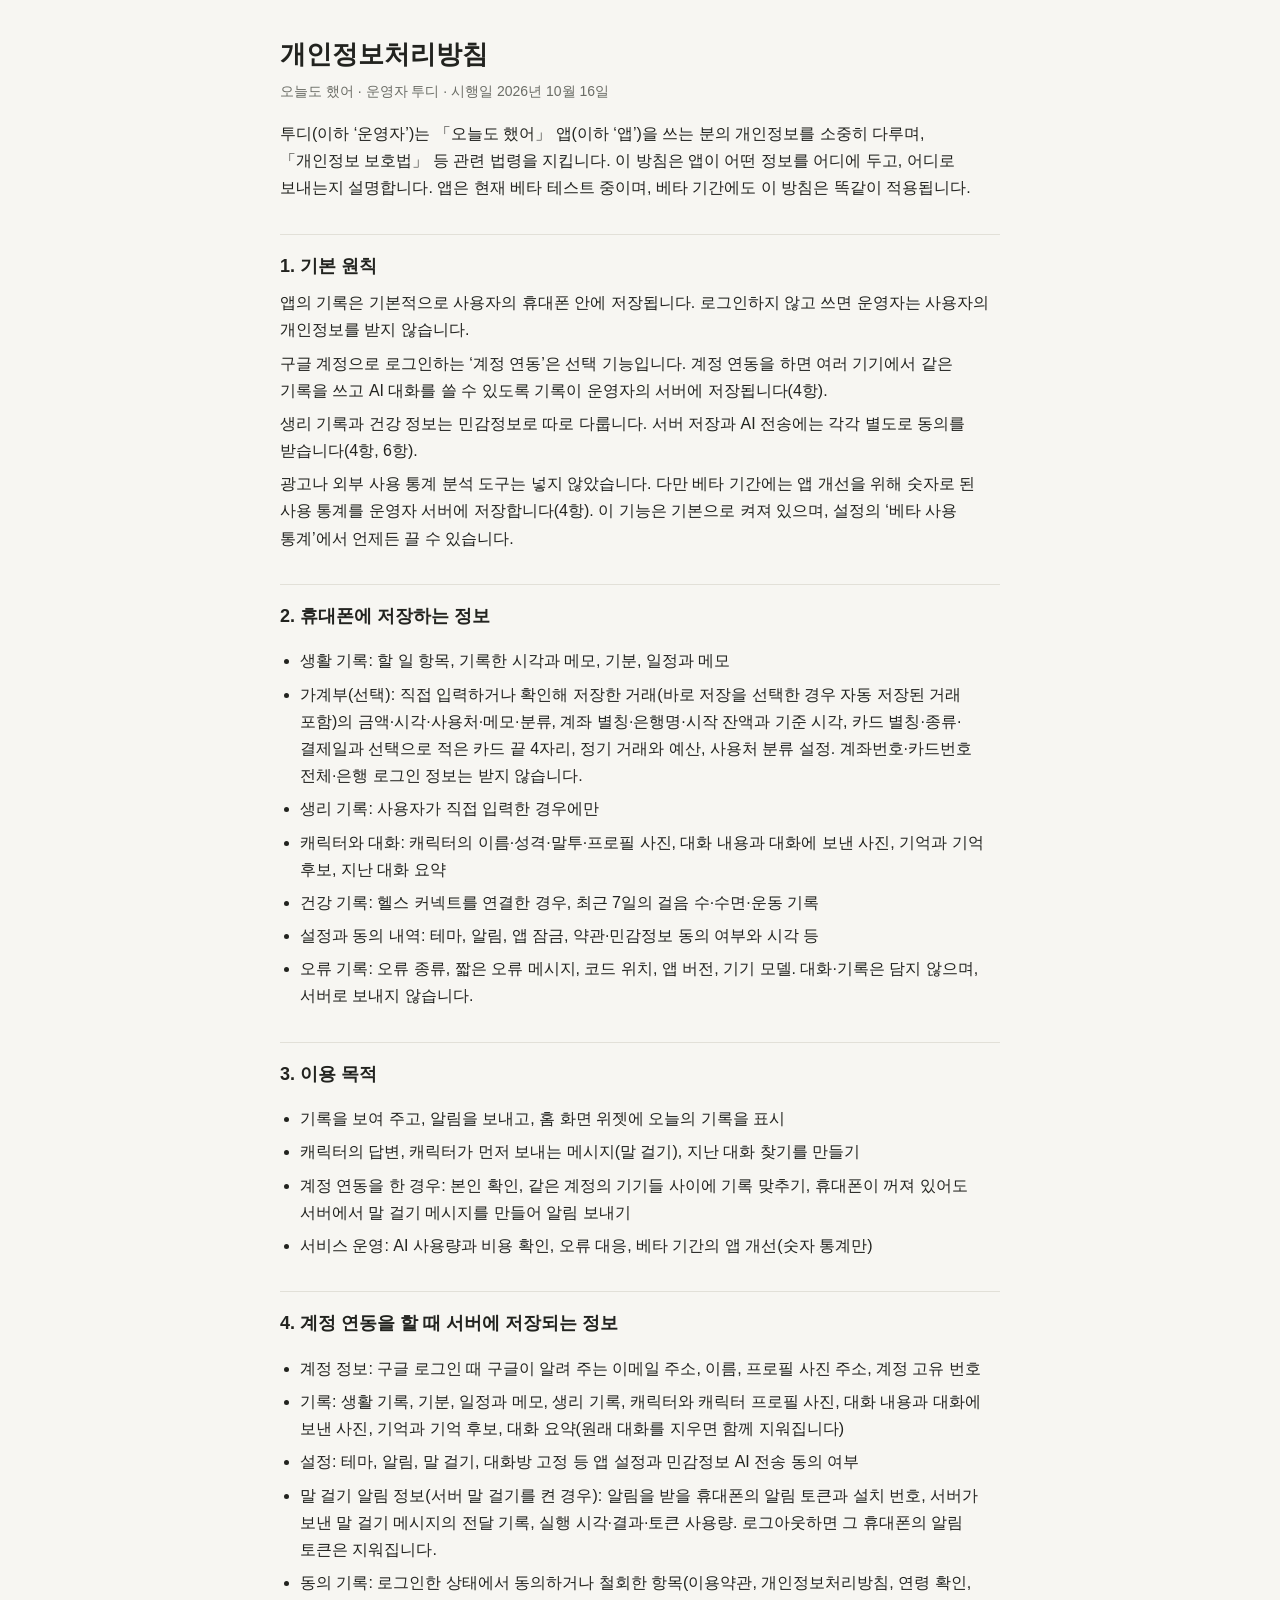
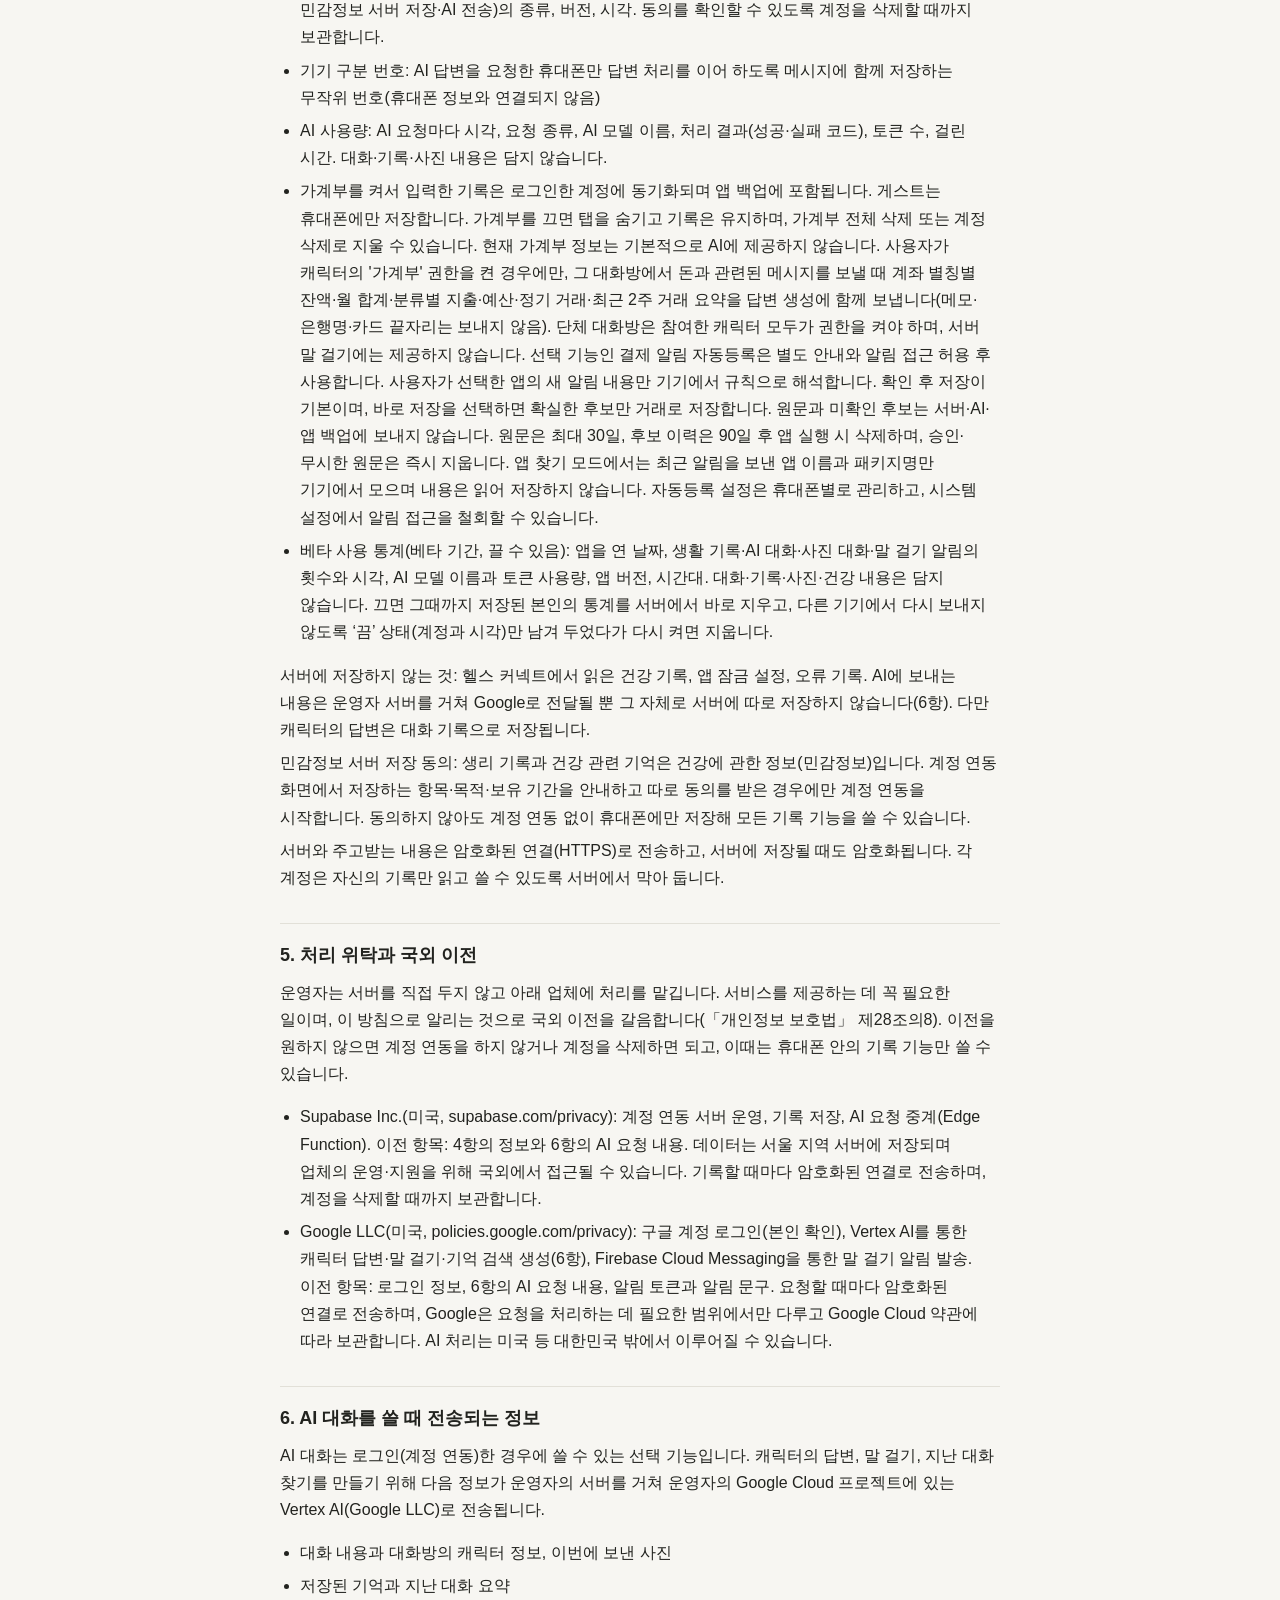
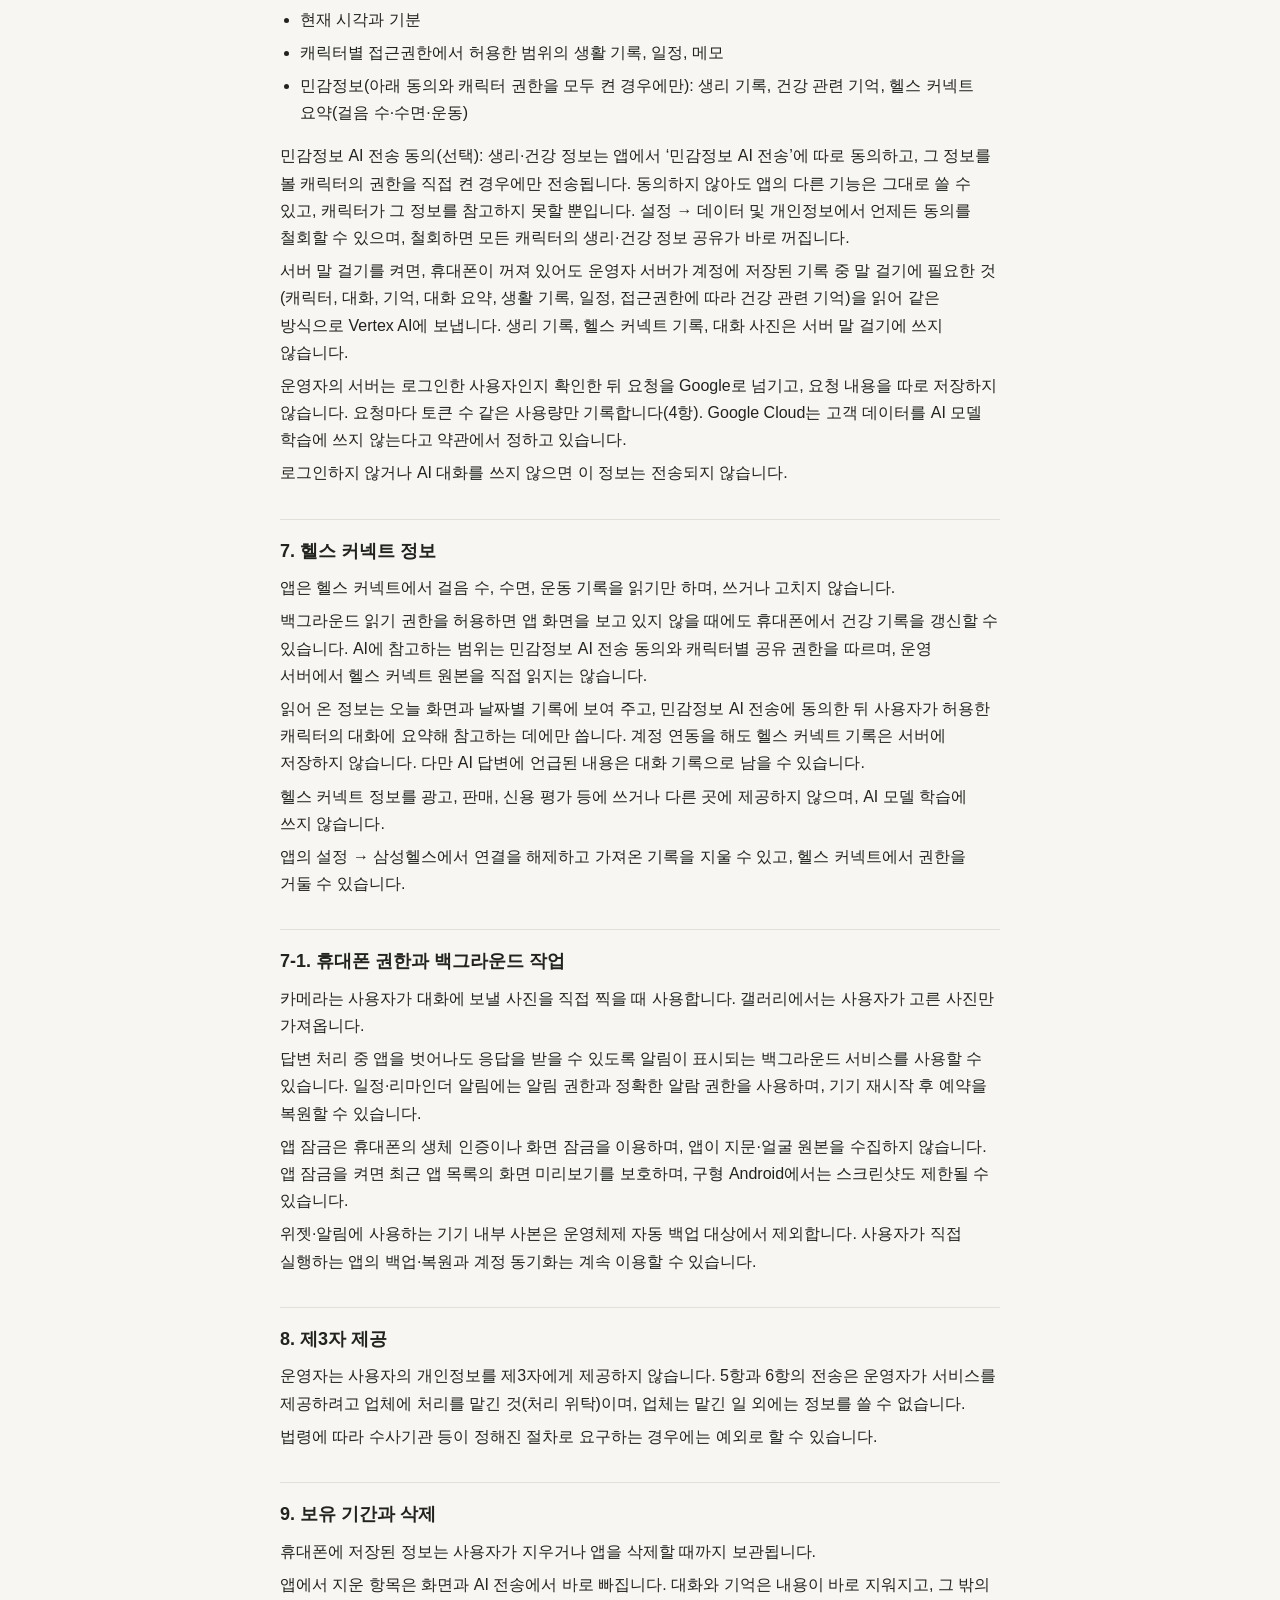
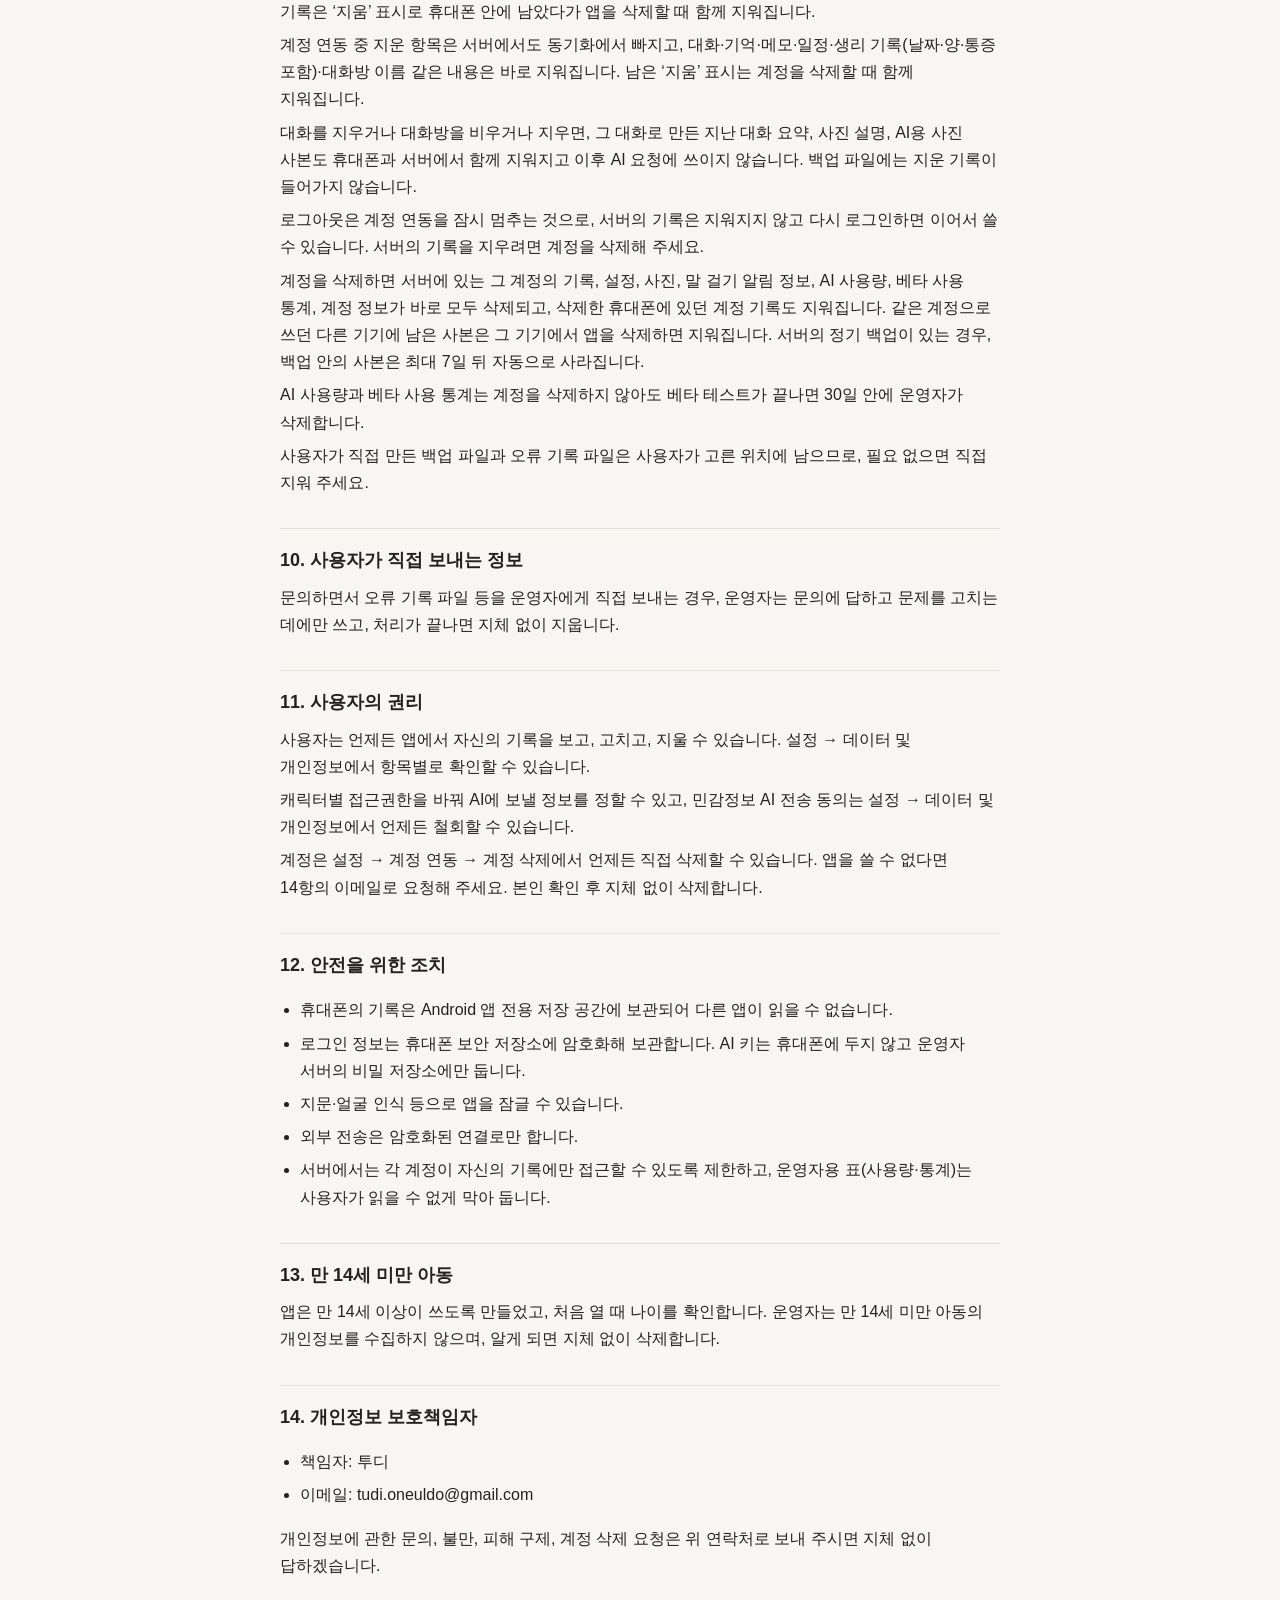
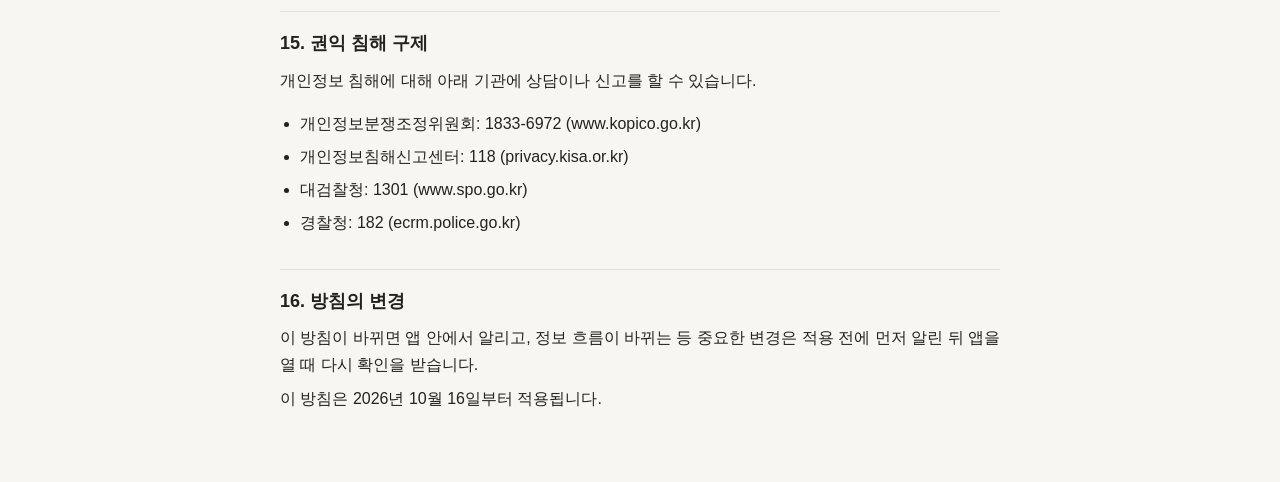
==== index.html @ af4c7647 "Publish app privacy policy and account deletion pages" ====
<!doctype html>
<html lang="ko">
<head>
<meta charset="utf-8">
<meta name="viewport" content="width=device-width, initial-scale=1">
<title>오늘도 했어 개인정보처리방침</title>
<style>
:root { --bg: #f7f6f2; --text: #22231f; --muted: #6b6d66; --line: #e2e0d8; }
@media (prefers-color-scheme: dark) { :root { --bg: #181916; --text: #ecebe6; --muted: #a3a59d; --line: #33352f; } }
body { margin: 0; background: var(--bg); color: var(--text); font: 16px/1.7 -apple-system, "Pretendard", "Apple SD Gothic Neo", "Noto Sans KR", sans-serif; word-break: keep-all; }
main { max-width: 720px; margin: 0 auto; padding: 32px 16px 64px; }
h1 { font-size: 26px; margin: 0 0 4px; }
h2 { font-size: 18px; margin: 32px 0 8px; padding-top: 16px; border-top: 1px solid var(--line); }
.meta { color: var(--muted); font-size: 14px; margin: 0 0 16px; }
p, li { margin: 6px 0; }
ul { padding-left: 20px; }
</style>
</head>
<body>
<main>
<h1>개인정보처리방침</h1>
<p class="meta">오늘도 했어 · 운영자 투디 · 시행일 2026년 10월 16일</p>
<p>투디(이하 ‘운영자’)는 「오늘도 했어」 앱(이하 ‘앱’)을 쓰는 분의 개인정보를 소중히 다루며, 「개인정보 보호법」 등 관련 법령을 지킵니다. 이 방침은 앱이 어떤 정보를 어디에 두고, 어디로 보내는지 설명합니다. 앱은 현재 베타 테스트 중이며, 베타 기간에도 이 방침은 똑같이 적용됩니다.</p>
<section><h2>1. 기본 원칙</h2><p>앱의 기록은 기본적으로 사용자의 휴대폰 안에 저장됩니다. 로그인하지 않고 쓰면 운영자는 사용자의 개인정보를 받지 않습니다.</p><p>구글 계정으로 로그인하는 ‘계정 연동’은 선택 기능입니다. 계정 연동을 하면 여러 기기에서 같은 기록을 쓰고 AI 대화를 쓸 수 있도록 기록이 운영자의 서버에 저장됩니다(4항).</p><p>생리 기록과 건강 정보는 민감정보로 따로 다룹니다. 서버 저장과 AI 전송에는 각각 별도로 동의를 받습니다(4항, 6항).</p><p>광고나 외부 사용 통계 분석 도구는 넣지 않았습니다. 다만 베타 기간에는 앱 개선을 위해 숫자로 된 사용 통계를 운영자 서버에 저장합니다(4항). 이 기능은 기본으로 켜져 있으며, 설정의 ‘베타 사용 통계’에서 언제든 끌 수 있습니다.</p></section>
<section><h2>2. 휴대폰에 저장하는 정보</h2><ul><li>생활 기록: 할 일 항목, 기록한 시각과 메모, 기분, 일정과 메모</li><li>가계부(선택): 직접 입력하거나 확인해 저장한 거래(바로 저장을 선택한 경우 자동 저장된 거래 포함)의 금액·시각·사용처·메모·분류, 계좌 별칭·은행명·시작 잔액과 기준 시각, 카드 별칭·종류·결제일과 선택으로 적은 카드 끝 4자리, 정기 거래와 예산, 사용처 분류 설정. 계좌번호·카드번호 전체·은행 로그인 정보는 받지 않습니다.</li><li>생리 기록: 사용자가 직접 입력한 경우에만</li><li>캐릭터와 대화: 캐릭터의 이름·성격·말투·프로필 사진, 대화 내용과 대화에 보낸 사진, 기억과 기억 후보, 지난 대화 요약</li><li>건강 기록: 헬스 커넥트를 연결한 경우, 최근 7일의 걸음 수·수면·운동 기록</li><li>설정과 동의 내역: 테마, 알림, 앱 잠금, 약관·민감정보 동의 여부와 시각 등</li><li>오류 기록: 오류 종류, 짧은 오류 메시지, 코드 위치, 앱 버전, 기기 모델. 대화·기록은 담지 않으며, 서버로 보내지 않습니다.</li></ul></section>
<section><h2>3. 이용 목적</h2><ul><li>기록을 보여 주고, 알림을 보내고, 홈 화면 위젯에 오늘의 기록을 표시</li><li>캐릭터의 답변, 캐릭터가 먼저 보내는 메시지(말 걸기), 지난 대화 찾기를 만들기</li><li>계정 연동을 한 경우: 본인 확인, 같은 계정의 기기들 사이에 기록 맞추기, 휴대폰이 꺼져 있어도 서버에서 말 걸기 메시지를 만들어 알림 보내기</li><li>서비스 운영: AI 사용량과 비용 확인, 오류 대응, 베타 기간의 앱 개선(숫자 통계만)</li></ul></section>
<section><h2>4. 계정 연동을 할 때 서버에 저장되는 정보</h2><ul><li>계정 정보: 구글 로그인 때 구글이 알려 주는 이메일 주소, 이름, 프로필 사진 주소, 계정 고유 번호</li><li>기록: 생활 기록, 기분, 일정과 메모, 생리 기록, 캐릭터와 캐릭터 프로필 사진, 대화 내용과 대화에 보낸 사진, 기억과 기억 후보, 대화 요약(원래 대화를 지우면 함께 지워집니다)</li><li>설정: 테마, 알림, 말 걸기, 대화방 고정 등 앱 설정과 민감정보 AI 전송 동의 여부</li><li>말 걸기 알림 정보(서버 말 걸기를 켠 경우): 알림을 받을 휴대폰의 알림 토큰과 설치 번호, 서버가 보낸 말 걸기 메시지의 전달 기록, 실행 시각·결과·토큰 사용량. 로그아웃하면 그 휴대폰의 알림 토큰은 지워집니다.</li><li>동의 기록: 로그인한 상태에서 동의하거나 철회한 항목(이용약관, 개인정보처리방침, 연령 확인, 민감정보 서버 저장·AI 전송)의 종류, 버전, 시각. 동의를 확인할 수 있도록 계정을 삭제할 때까지 보관합니다.</li><li>기기 구분 번호: AI 답변을 요청한 휴대폰만 답변 처리를 이어 하도록 메시지에 함께 저장하는 무작위 번호(휴대폰 정보와 연결되지 않음)</li><li>AI 사용량: AI 요청마다 시각, 요청 종류, AI 모델 이름, 처리 결과(성공·실패 코드), 토큰 수, 걸린 시간. 대화·기록·사진 내용은 담지 않습니다.</li><li>가계부를 켜서 입력한 기록은 로그인한 계정에 동기화되며 앱 백업에 포함됩니다. 게스트는 휴대폰에만 저장합니다. 가계부를 끄면 탭을 숨기고 기록은 유지하며, 가계부 전체 삭제 또는 계정 삭제로 지울 수 있습니다. 현재 가계부 정보는 기본적으로 AI에 제공하지 않습니다. 사용자가 캐릭터의 '가계부' 권한을 켠 경우에만, 그 대화방에서 돈과 관련된 메시지를 보낼 때 계좌 별칭별 잔액·월 합계·분류별 지출·예산·정기 거래·최근 2주 거래 요약을 답변 생성에 함께 보냅니다(메모·은행명·카드 끝자리는 보내지 않음). 단체 대화방은 참여한 캐릭터 모두가 권한을 켜야 하며, 서버 말 걸기에는 제공하지 않습니다. 선택 기능인 결제 알림 자동등록은 별도 안내와 알림 접근 허용 후 사용합니다. 사용자가 선택한 앱의 새 알림 내용만 기기에서 규칙으로 해석합니다. 확인 후 저장이 기본이며, 바로 저장을 선택하면 확실한 후보만 거래로 저장합니다. 원문과 미확인 후보는 서버·AI·앱 백업에 보내지 않습니다. 원문은 최대 30일, 후보 이력은 90일 후 앱 실행 시 삭제하며, 승인·무시한 원문은 즉시 지웁니다. 앱 찾기 모드에서는 최근 알림을 보낸 앱 이름과 패키지명만 기기에서 모으며 내용은 읽어 저장하지 않습니다. 자동등록 설정은 휴대폰별로 관리하고, 시스템 설정에서 알림 접근을 철회할 수 있습니다.</li><li>베타 사용 통계(베타 기간, 끌 수 있음): 앱을 연 날짜, 생활 기록·AI 대화·사진 대화·말 걸기 알림의 횟수와 시각, AI 모델 이름과 토큰 사용량, 앱 버전, 시간대. 대화·기록·사진·건강 내용은 담지 않습니다. 끄면 그때까지 저장된 본인의 통계를 서버에서 바로 지우고, 다른 기기에서 다시 보내지 않도록 ‘끔’ 상태(계정과 시각)만 남겨 두었다가 다시 켜면 지웁니다.</li></ul><p>서버에 저장하지 않는 것: 헬스 커넥트에서 읽은 건강 기록, 앱 잠금 설정, 오류 기록. AI에 보내는 내용은 운영자 서버를 거쳐 Google로 전달될 뿐 그 자체로 서버에 따로 저장하지 않습니다(6항). 다만 캐릭터의 답변은 대화 기록으로 저장됩니다.</p><p>민감정보 서버 저장 동의: 생리 기록과 건강 관련 기억은 건강에 관한 정보(민감정보)입니다. 계정 연동 화면에서 저장하는 항목·목적·보유 기간을 안내하고 따로 동의를 받은 경우에만 계정 연동을 시작합니다. 동의하지 않아도 계정 연동 없이 휴대폰에만 저장해 모든 기록 기능을 쓸 수 있습니다.</p><p>서버와 주고받는 내용은 암호화된 연결(HTTPS)로 전송하고, 서버에 저장될 때도 암호화됩니다. 각 계정은 자신의 기록만 읽고 쓸 수 있도록 서버에서 막아 둡니다.</p></section>
<section><h2>5. 처리 위탁과 국외 이전</h2><p>운영자는 서버를 직접 두지 않고 아래 업체에 처리를 맡깁니다. 서비스를 제공하는 데 꼭 필요한 일이며, 이 방침으로 알리는 것으로 국외 이전을 갈음합니다(「개인정보 보호법」 제28조의8). 이전을 원하지 않으면 계정 연동을 하지 않거나 계정을 삭제하면 되고, 이때는 휴대폰 안의 기록 기능만 쓸 수 있습니다.</p><ul><li>Supabase Inc.(미국, supabase.com/privacy): 계정 연동 서버 운영, 기록 저장, AI 요청 중계(Edge Function). 이전 항목: 4항의 정보와 6항의 AI 요청 내용. 데이터는 서울 지역 서버에 저장되며 업체의 운영·지원을 위해 국외에서 접근될 수 있습니다. 기록할 때마다 암호화된 연결로 전송하며, 계정을 삭제할 때까지 보관합니다.</li><li>Google LLC(미국, policies.google.com/privacy): 구글 계정 로그인(본인 확인), Vertex AI를 통한 캐릭터 답변·말 걸기·기억 검색 생성(6항), Firebase Cloud Messaging을 통한 말 걸기 알림 발송. 이전 항목: 로그인 정보, 6항의 AI 요청 내용, 알림 토큰과 알림 문구. 요청할 때마다 암호화된 연결로 전송하며, Google은 요청을 처리하는 데 필요한 범위에서만 다루고 Google Cloud 약관에 따라 보관합니다. AI 처리는 미국 등 대한민국 밖에서 이루어질 수 있습니다.</li></ul></section>
<section><h2>6. AI 대화를 쓸 때 전송되는 정보</h2><p>AI 대화는 로그인(계정 연동)한 경우에 쓸 수 있는 선택 기능입니다. 캐릭터의 답변, 말 걸기, 지난 대화 찾기를 만들기 위해 다음 정보가 운영자의 서버를 거쳐 운영자의 Google Cloud 프로젝트에 있는 Vertex AI(Google LLC)로 전송됩니다.</p><ul><li>대화 내용과 대화방의 캐릭터 정보, 이번에 보낸 사진</li><li>저장된 기억과 지난 대화 요약</li><li>현재 시각과 기분</li><li>캐릭터별 접근권한에서 허용한 범위의 생활 기록, 일정, 메모</li><li>민감정보(아래 동의와 캐릭터 권한을 모두 켠 경우에만): 생리 기록, 건강 관련 기억, 헬스 커넥트 요약(걸음 수·수면·운동)</li></ul><p>민감정보 AI 전송 동의(선택): 생리·건강 정보는 앱에서 ‘민감정보 AI 전송’에 따로 동의하고, 그 정보를 볼 캐릭터의 권한을 직접 켠 경우에만 전송됩니다. 동의하지 않아도 앱의 다른 기능은 그대로 쓸 수 있고, 캐릭터가 그 정보를 참고하지 못할 뿐입니다. 설정 → 데이터 및 개인정보에서 언제든 동의를 철회할 수 있으며, 철회하면 모든 캐릭터의 생리·건강 정보 공유가 바로 꺼집니다.</p><p>서버 말 걸기를 켜면, 휴대폰이 꺼져 있어도 운영자 서버가 계정에 저장된 기록 중 말 걸기에 필요한 것(캐릭터, 대화, 기억, 대화 요약, 생활 기록, 일정, 접근권한에 따라 건강 관련 기억)을 읽어 같은 방식으로 Vertex AI에 보냅니다. 생리 기록, 헬스 커넥트 기록, 대화 사진은 서버 말 걸기에 쓰지 않습니다.</p><p>운영자의 서버는 로그인한 사용자인지 확인한 뒤 요청을 Google로 넘기고, 요청 내용을 따로 저장하지 않습니다. 요청마다 토큰 수 같은 사용량만 기록합니다(4항). Google Cloud는 고객 데이터를 AI 모델 학습에 쓰지 않는다고 약관에서 정하고 있습니다.</p><p>로그인하지 않거나 AI 대화를 쓰지 않으면 이 정보는 전송되지 않습니다.</p></section>
<section><h2>7. 헬스 커넥트 정보</h2><p>앱은 헬스 커넥트에서 걸음 수, 수면, 운동 기록을 읽기만 하며, 쓰거나 고치지 않습니다.</p><p>백그라운드 읽기 권한을 허용하면 앱 화면을 보고 있지 않을 때에도 휴대폰에서 건강 기록을 갱신할 수 있습니다. AI에 참고하는 범위는 민감정보 AI 전송 동의와 캐릭터별 공유 권한을 따르며, 운영 서버에서 헬스 커넥트 원본을 직접 읽지는 않습니다.</p><p>읽어 온 정보는 오늘 화면과 날짜별 기록에 보여 주고, 민감정보 AI 전송에 동의한 뒤 사용자가 허용한 캐릭터의 대화에 요약해 참고하는 데에만 씁니다. 계정 연동을 해도 헬스 커넥트 기록은 서버에 저장하지 않습니다. 다만 AI 답변에 언급된 내용은 대화 기록으로 남을 수 있습니다.</p><p>헬스 커넥트 정보를 광고, 판매, 신용 평가 등에 쓰거나 다른 곳에 제공하지 않으며, AI 모델 학습에 쓰지 않습니다.</p><p>앱의 설정 → 삼성헬스에서 연결을 해제하고 가져온 기록을 지울 수 있고, 헬스 커넥트에서 권한을 거둘 수 있습니다.</p></section>
<section><h2>7-1. 휴대폰 권한과 백그라운드 작업</h2><p>카메라는 사용자가 대화에 보낼 사진을 직접 찍을 때 사용합니다. 갤러리에서는 사용자가 고른 사진만 가져옵니다.</p><p>답변 처리 중 앱을 벗어나도 응답을 받을 수 있도록 알림이 표시되는 백그라운드 서비스를 사용할 수 있습니다. 일정·리마인더 알림에는 알림 권한과 정확한 알람 권한을 사용하며, 기기 재시작 후 예약을 복원할 수 있습니다.</p><p>앱 잠금은 휴대폰의 생체 인증이나 화면 잠금을 이용하며, 앱이 지문·얼굴 원본을 수집하지 않습니다. 앱 잠금을 켜면 최근 앱 목록의 화면 미리보기를 보호하며, 구형 Android에서는 스크린샷도 제한될 수 있습니다.</p><p>위젯·알림에 사용하는 기기 내부 사본은 운영체제 자동 백업 대상에서 제외합니다. 사용자가 직접 실행하는 앱의 백업·복원과 계정 동기화는 계속 이용할 수 있습니다.</p></section>
<section><h2>8. 제3자 제공</h2><p>운영자는 사용자의 개인정보를 제3자에게 제공하지 않습니다. 5항과 6항의 전송은 운영자가 서비스를 제공하려고 업체에 처리를 맡긴 것(처리 위탁)이며, 업체는 맡긴 일 외에는 정보를 쓸 수 없습니다.</p><p>법령에 따라 수사기관 등이 정해진 절차로 요구하는 경우에는 예외로 할 수 있습니다.</p></section>
<section><h2>9. 보유 기간과 삭제</h2><p>휴대폰에 저장된 정보는 사용자가 지우거나 앱을 삭제할 때까지 보관됩니다.</p><p>앱에서 지운 항목은 화면과 AI 전송에서 바로 빠집니다. 대화와 기억은 내용이 바로 지워지고, 그 밖의 기록은 ‘지움’ 표시로 휴대폰 안에 남았다가 앱을 삭제할 때 함께 지워집니다.</p><p>계정 연동 중 지운 항목은 서버에서도 동기화에서 빠지고, 대화·기억·메모·일정·생리 기록(날짜·양·통증 포함)·대화방 이름 같은 내용은 바로 지워집니다. 남은 ‘지움’ 표시는 계정을 삭제할 때 함께 지워집니다.</p><p>대화를 지우거나 대화방을 비우거나 지우면, 그 대화로 만든 지난 대화 요약, 사진 설명, AI용 사진 사본도 휴대폰과 서버에서 함께 지워지고 이후 AI 요청에 쓰이지 않습니다. 백업 파일에는 지운 기록이 들어가지 않습니다.</p><p>로그아웃은 계정 연동을 잠시 멈추는 것으로, 서버의 기록은 지워지지 않고 다시 로그인하면 이어서 쓸 수 있습니다. 서버의 기록을 지우려면 계정을 삭제해 주세요.</p><p>계정을 삭제하면 서버에 있는 그 계정의 기록, 설정, 사진, 말 걸기 알림 정보, AI 사용량, 베타 사용 통계, 계정 정보가 바로 모두 삭제되고, 삭제한 휴대폰에 있던 계정 기록도 지워집니다. 같은 계정으로 쓰던 다른 기기에 남은 사본은 그 기기에서 앱을 삭제하면 지워집니다. 서버의 정기 백업이 있는 경우, 백업 안의 사본은 최대 7일 뒤 자동으로 사라집니다.</p><p>AI 사용량과 베타 사용 통계는 계정을 삭제하지 않아도 베타 테스트가 끝나면 30일 안에 운영자가 삭제합니다.</p><p>사용자가 직접 만든 백업 파일과 오류 기록 파일은 사용자가 고른 위치에 남으므로, 필요 없으면 직접 지워 주세요.</p></section>
<section><h2>10. 사용자가 직접 보내는 정보</h2><p>문의하면서 오류 기록 파일 등을 운영자에게 직접 보내는 경우, 운영자는 문의에 답하고 문제를 고치는 데에만 쓰고, 처리가 끝나면 지체 없이 지웁니다.</p></section>
<section><h2>11. 사용자의 권리</h2><p>사용자는 언제든 앱에서 자신의 기록을 보고, 고치고, 지울 수 있습니다. 설정 → 데이터 및 개인정보에서 항목별로 확인할 수 있습니다.</p><p>캐릭터별 접근권한을 바꿔 AI에 보낼 정보를 정할 수 있고, 민감정보 AI 전송 동의는 설정 → 데이터 및 개인정보에서 언제든 철회할 수 있습니다.</p><p>계정은 설정 → 계정 연동 → 계정 삭제에서 언제든 직접 삭제할 수 있습니다. 앱을 쓸 수 없다면 14항의 이메일로 요청해 주세요. 본인 확인 후 지체 없이 삭제합니다.</p></section>
<section><h2>12. 안전을 위한 조치</h2><ul><li>휴대폰의 기록은 Android 앱 전용 저장 공간에 보관되어 다른 앱이 읽을 수 없습니다.</li><li>로그인 정보는 휴대폰 보안 저장소에 암호화해 보관합니다. AI 키는 휴대폰에 두지 않고 운영자 서버의 비밀 저장소에만 둡니다.</li><li>지문·얼굴 인식 등으로 앱을 잠글 수 있습니다.</li><li>외부 전송은 암호화된 연결로만 합니다.</li><li>서버에서는 각 계정이 자신의 기록에만 접근할 수 있도록 제한하고, 운영자용 표(사용량·통계)는 사용자가 읽을 수 없게 막아 둡니다.</li></ul></section>
<section><h2>13. 만 14세 미만 아동</h2><p>앱은 만 14세 이상이 쓰도록 만들었고, 처음 열 때 나이를 확인합니다. 운영자는 만 14세 미만 아동의 개인정보를 수집하지 않으며, 알게 되면 지체 없이 삭제합니다.</p></section>
<section><h2>14. 개인정보 보호책임자</h2><ul><li>책임자: 투디</li><li>이메일: tudi.oneuldo@gmail.com</li></ul><p>개인정보에 관한 문의, 불만, 피해 구제, 계정 삭제 요청은 위 연락처로 보내 주시면 지체 없이 답하겠습니다.</p></section>
<section><h2>15. 권익 침해 구제</h2><p>개인정보 침해에 대해 아래 기관에 상담이나 신고를 할 수 있습니다.</p><ul><li>개인정보분쟁조정위원회: 1833-6972 (www.kopico.go.kr)</li><li>개인정보침해신고센터: 118 (privacy.kisa.or.kr)</li><li>대검찰청: 1301 (www.spo.go.kr)</li><li>경찰청: 182 (ecrm.police.go.kr)</li></ul></section>
<section><h2>16. 방침의 변경</h2><p>이 방침이 바뀌면 앱 안에서 알리고, 정보 흐름이 바뀌는 등 중요한 변경은 적용 전에 먼저 알린 뒤 앱을 열 때 다시 확인을 받습니다.</p><p>이 방침은 2026년 10월 16일부터 적용됩니다.</p></section>
</main>
</body>
</html>
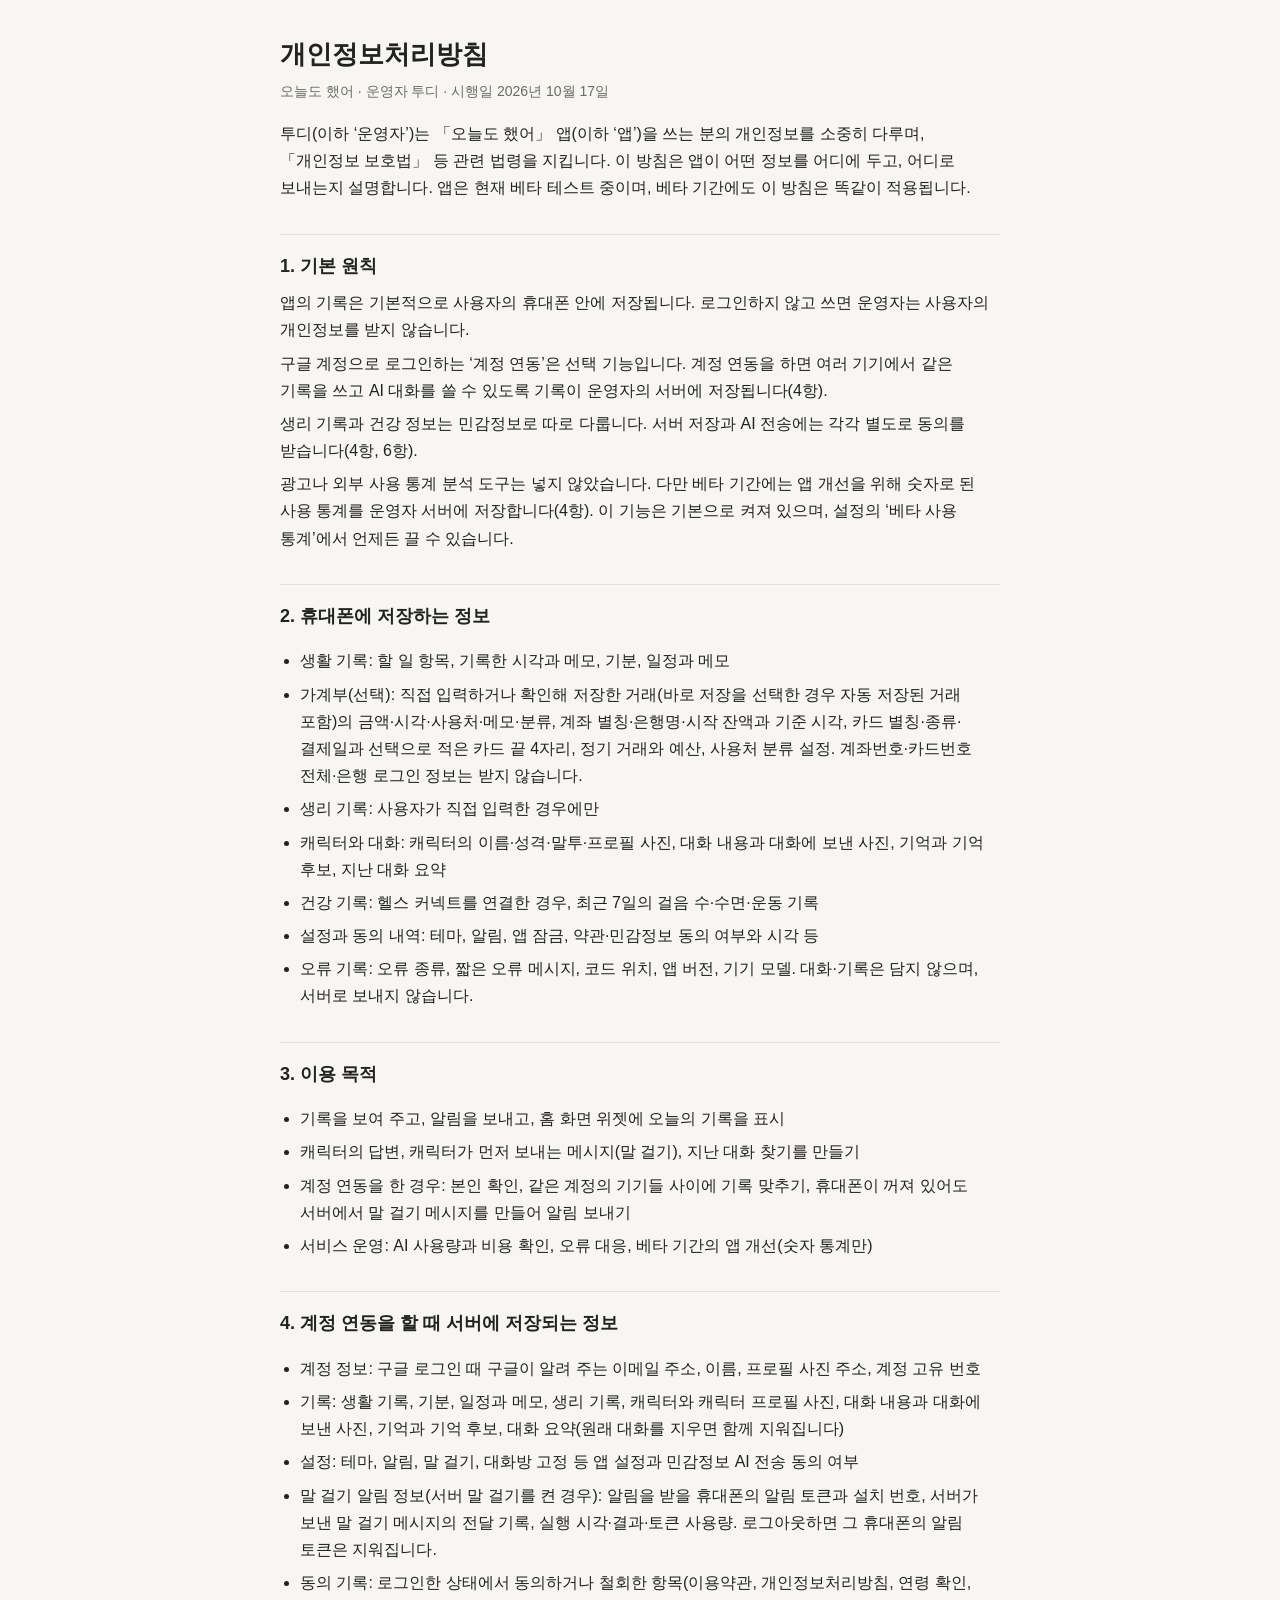
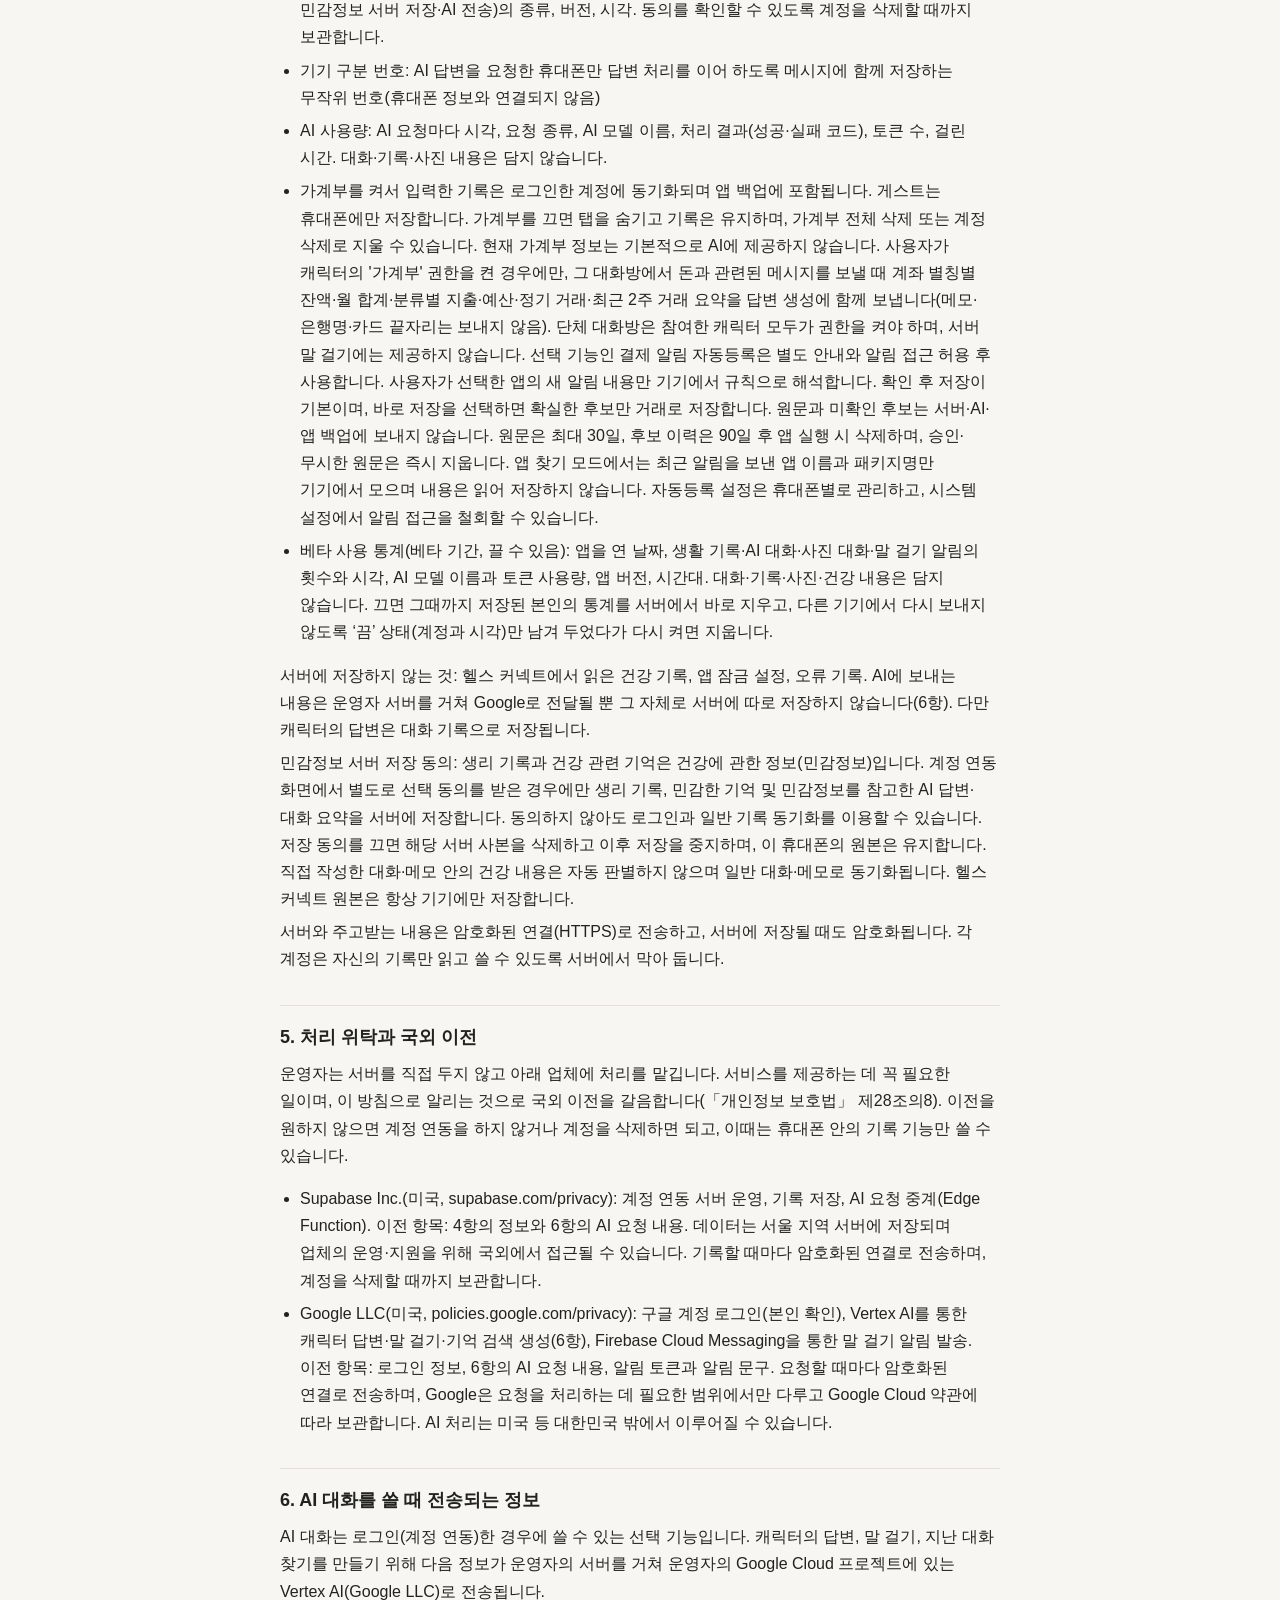
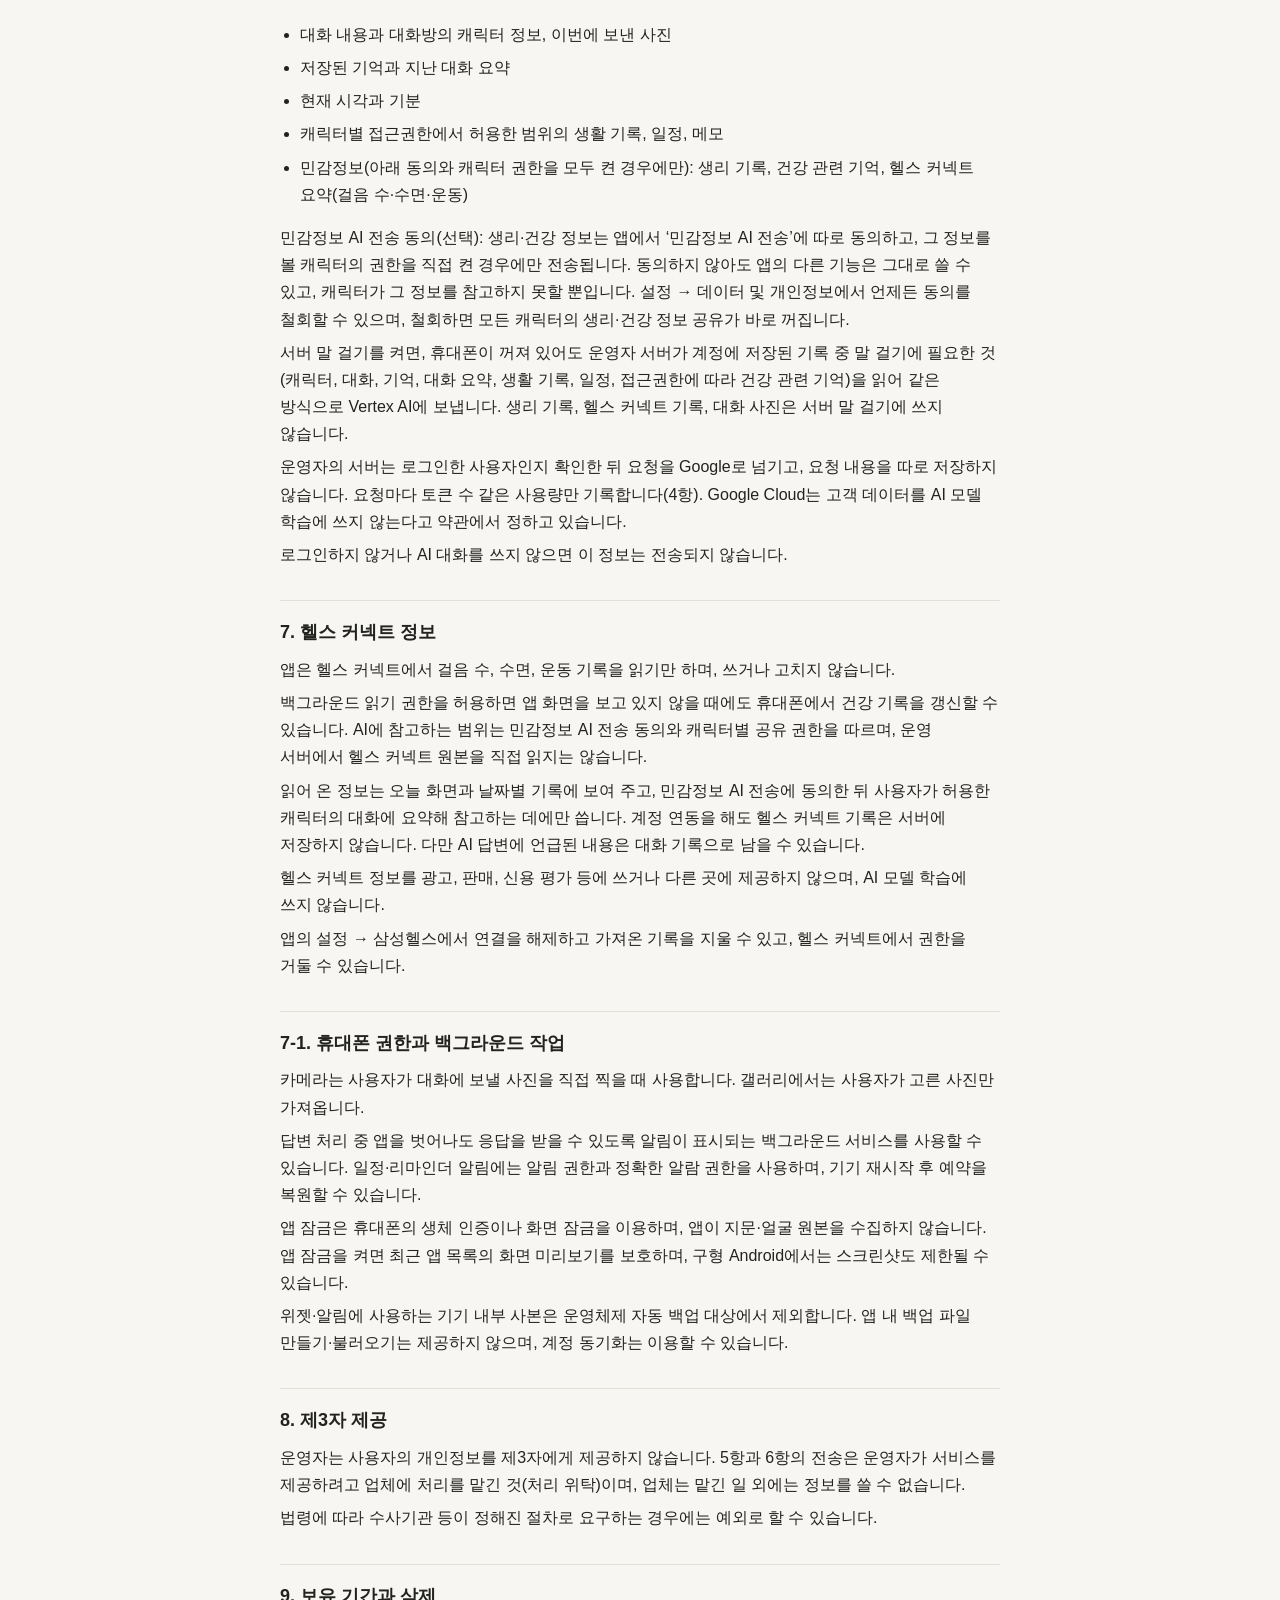
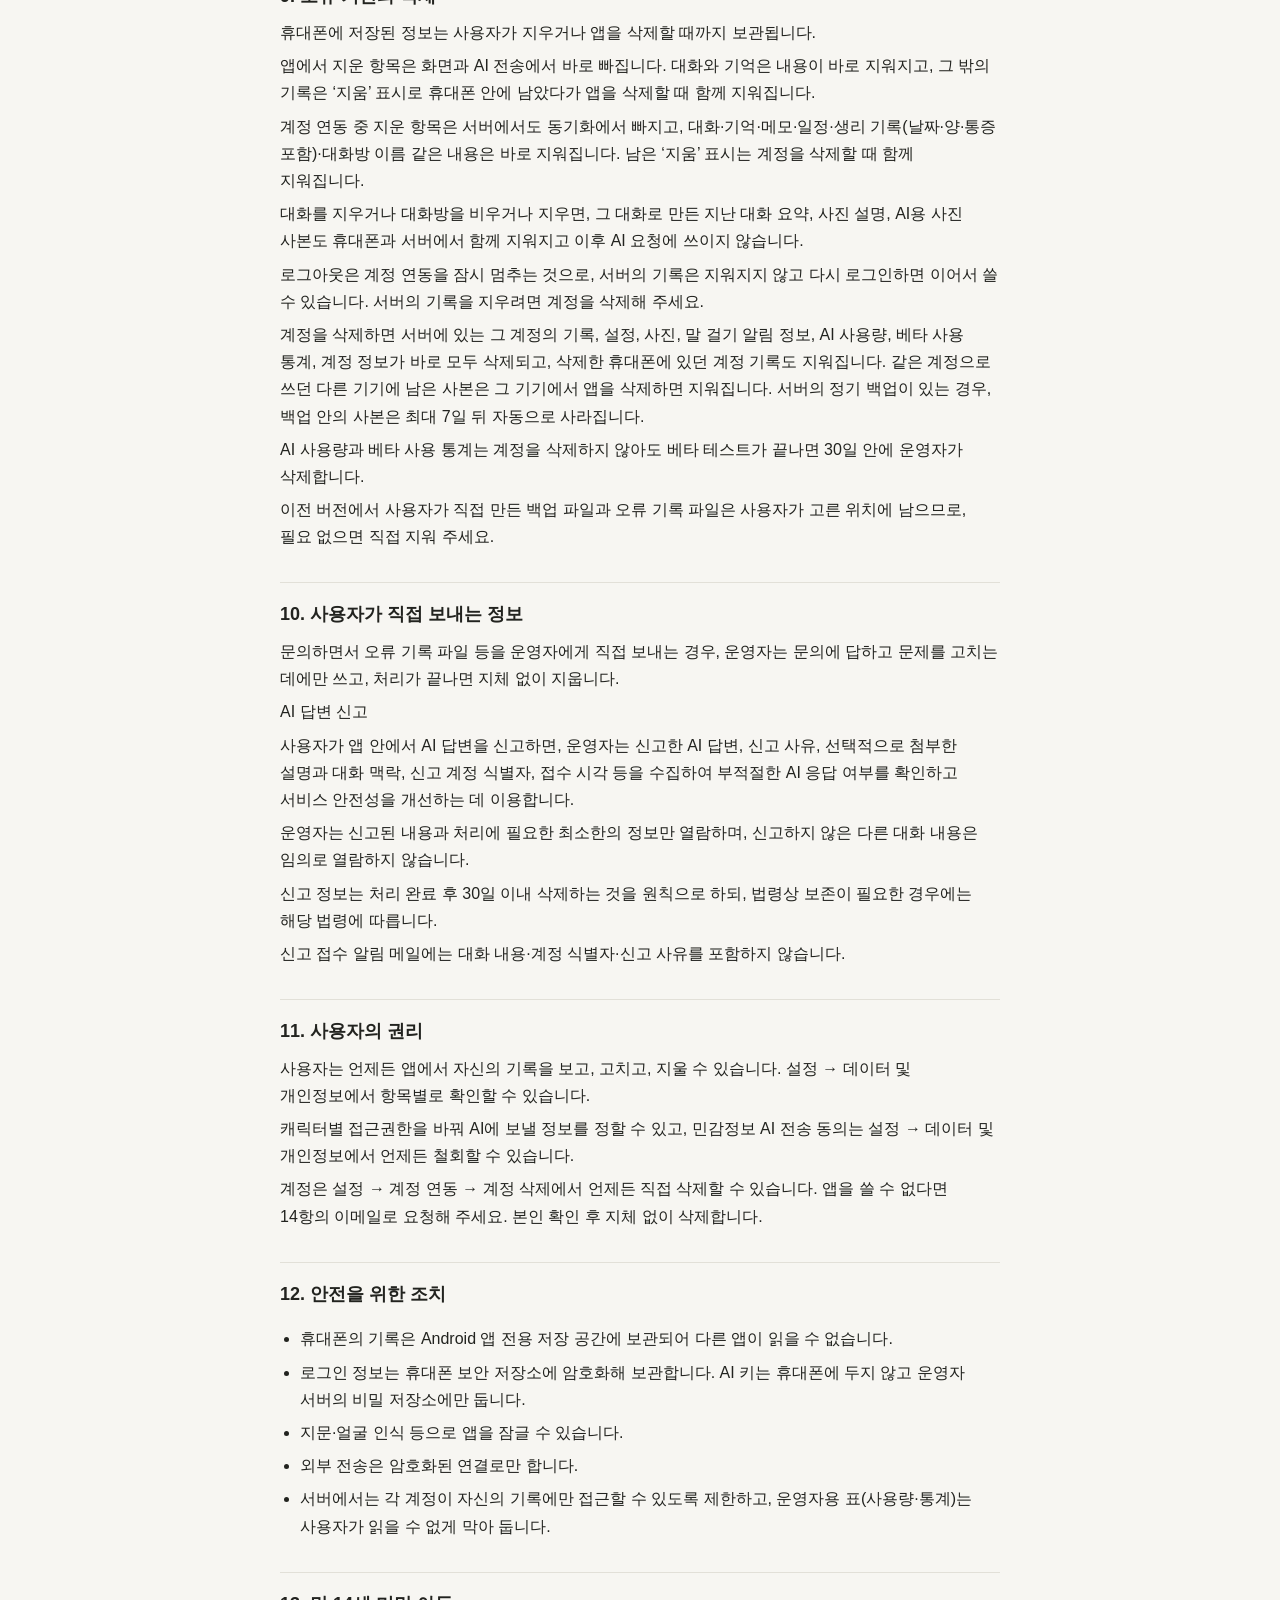
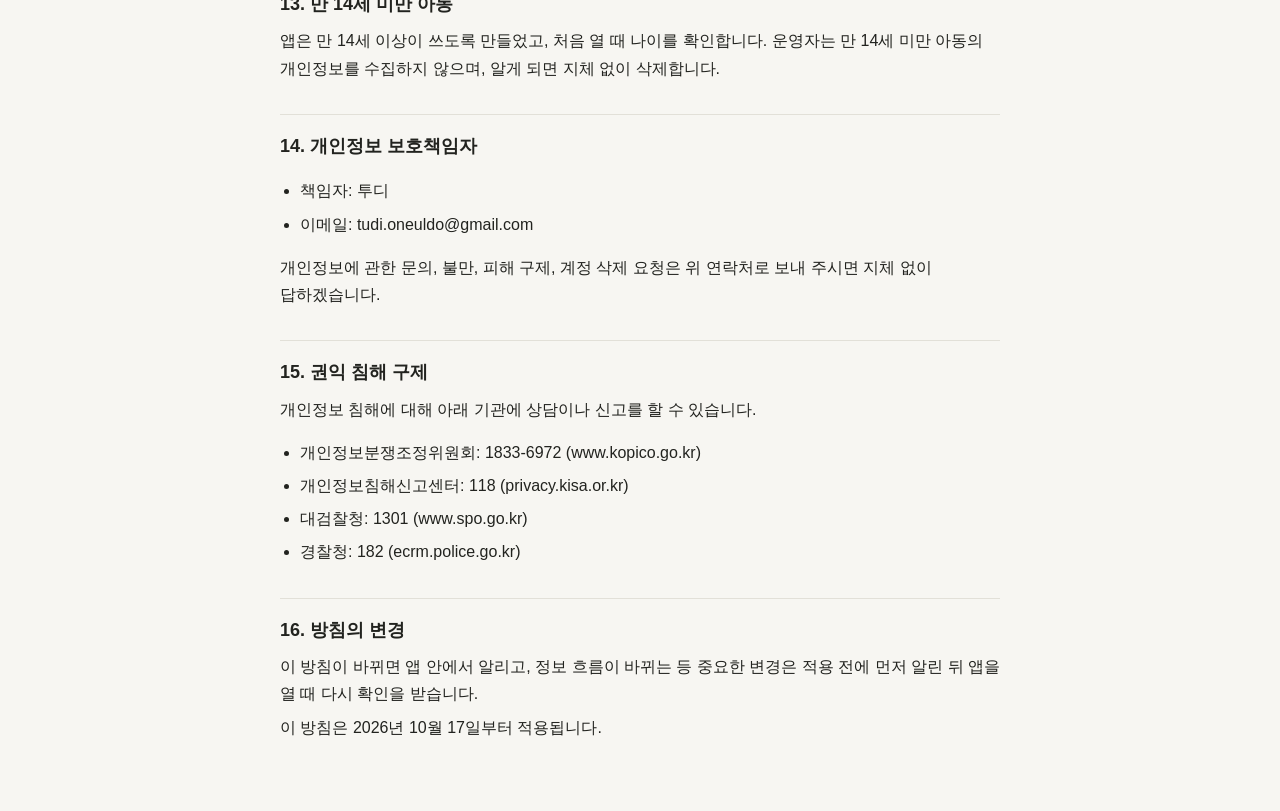
==== commit dc9fe51d: "Update privacy policy for AI reports and optional sensitive storage" ====
--- a/index.html
+++ b/index.html
@@ -19,25 +19,25 @@
 <body>
 <main>
 <h1>개인정보처리방침</h1>
-<p class="meta">오늘도 했어 · 운영자 투디 · 시행일 2026년 10월 16일</p>
+<p class="meta">오늘도 했어 · 운영자 투디 · 시행일 2026년 10월 17일</p>
 <p>투디(이하 ‘운영자’)는 「오늘도 했어」 앱(이하 ‘앱’)을 쓰는 분의 개인정보를 소중히 다루며, 「개인정보 보호법」 등 관련 법령을 지킵니다. 이 방침은 앱이 어떤 정보를 어디에 두고, 어디로 보내는지 설명합니다. 앱은 현재 베타 테스트 중이며, 베타 기간에도 이 방침은 똑같이 적용됩니다.</p>
 <section><h2>1. 기본 원칙</h2><p>앱의 기록은 기본적으로 사용자의 휴대폰 안에 저장됩니다. 로그인하지 않고 쓰면 운영자는 사용자의 개인정보를 받지 않습니다.</p><p>구글 계정으로 로그인하는 ‘계정 연동’은 선택 기능입니다. 계정 연동을 하면 여러 기기에서 같은 기록을 쓰고 AI 대화를 쓸 수 있도록 기록이 운영자의 서버에 저장됩니다(4항).</p><p>생리 기록과 건강 정보는 민감정보로 따로 다룹니다. 서버 저장과 AI 전송에는 각각 별도로 동의를 받습니다(4항, 6항).</p><p>광고나 외부 사용 통계 분석 도구는 넣지 않았습니다. 다만 베타 기간에는 앱 개선을 위해 숫자로 된 사용 통계를 운영자 서버에 저장합니다(4항). 이 기능은 기본으로 켜져 있으며, 설정의 ‘베타 사용 통계’에서 언제든 끌 수 있습니다.</p></section>
 <section><h2>2. 휴대폰에 저장하는 정보</h2><ul><li>생활 기록: 할 일 항목, 기록한 시각과 메모, 기분, 일정과 메모</li><li>가계부(선택): 직접 입력하거나 확인해 저장한 거래(바로 저장을 선택한 경우 자동 저장된 거래 포함)의 금액·시각·사용처·메모·분류, 계좌 별칭·은행명·시작 잔액과 기준 시각, 카드 별칭·종류·결제일과 선택으로 적은 카드 끝 4자리, 정기 거래와 예산, 사용처 분류 설정. 계좌번호·카드번호 전체·은행 로그인 정보는 받지 않습니다.</li><li>생리 기록: 사용자가 직접 입력한 경우에만</li><li>캐릭터와 대화: 캐릭터의 이름·성격·말투·프로필 사진, 대화 내용과 대화에 보낸 사진, 기억과 기억 후보, 지난 대화 요약</li><li>건강 기록: 헬스 커넥트를 연결한 경우, 최근 7일의 걸음 수·수면·운동 기록</li><li>설정과 동의 내역: 테마, 알림, 앱 잠금, 약관·민감정보 동의 여부와 시각 등</li><li>오류 기록: 오류 종류, 짧은 오류 메시지, 코드 위치, 앱 버전, 기기 모델. 대화·기록은 담지 않으며, 서버로 보내지 않습니다.</li></ul></section>
 <section><h2>3. 이용 목적</h2><ul><li>기록을 보여 주고, 알림을 보내고, 홈 화면 위젯에 오늘의 기록을 표시</li><li>캐릭터의 답변, 캐릭터가 먼저 보내는 메시지(말 걸기), 지난 대화 찾기를 만들기</li><li>계정 연동을 한 경우: 본인 확인, 같은 계정의 기기들 사이에 기록 맞추기, 휴대폰이 꺼져 있어도 서버에서 말 걸기 메시지를 만들어 알림 보내기</li><li>서비스 운영: AI 사용량과 비용 확인, 오류 대응, 베타 기간의 앱 개선(숫자 통계만)</li></ul></section>
-<section><h2>4. 계정 연동을 할 때 서버에 저장되는 정보</h2><ul><li>계정 정보: 구글 로그인 때 구글이 알려 주는 이메일 주소, 이름, 프로필 사진 주소, 계정 고유 번호</li><li>기록: 생활 기록, 기분, 일정과 메모, 생리 기록, 캐릭터와 캐릭터 프로필 사진, 대화 내용과 대화에 보낸 사진, 기억과 기억 후보, 대화 요약(원래 대화를 지우면 함께 지워집니다)</li><li>설정: 테마, 알림, 말 걸기, 대화방 고정 등 앱 설정과 민감정보 AI 전송 동의 여부</li><li>말 걸기 알림 정보(서버 말 걸기를 켠 경우): 알림을 받을 휴대폰의 알림 토큰과 설치 번호, 서버가 보낸 말 걸기 메시지의 전달 기록, 실행 시각·결과·토큰 사용량. 로그아웃하면 그 휴대폰의 알림 토큰은 지워집니다.</li><li>동의 기록: 로그인한 상태에서 동의하거나 철회한 항목(이용약관, 개인정보처리방침, 연령 확인, 민감정보 서버 저장·AI 전송)의 종류, 버전, 시각. 동의를 확인할 수 있도록 계정을 삭제할 때까지 보관합니다.</li><li>기기 구분 번호: AI 답변을 요청한 휴대폰만 답변 처리를 이어 하도록 메시지에 함께 저장하는 무작위 번호(휴대폰 정보와 연결되지 않음)</li><li>AI 사용량: AI 요청마다 시각, 요청 종류, AI 모델 이름, 처리 결과(성공·실패 코드), 토큰 수, 걸린 시간. 대화·기록·사진 내용은 담지 않습니다.</li><li>가계부를 켜서 입력한 기록은 로그인한 계정에 동기화되며 앱 백업에 포함됩니다. 게스트는 휴대폰에만 저장합니다. 가계부를 끄면 탭을 숨기고 기록은 유지하며, 가계부 전체 삭제 또는 계정 삭제로 지울 수 있습니다. 현재 가계부 정보는 기본적으로 AI에 제공하지 않습니다. 사용자가 캐릭터의 '가계부' 권한을 켠 경우에만, 그 대화방에서 돈과 관련된 메시지를 보낼 때 계좌 별칭별 잔액·월 합계·분류별 지출·예산·정기 거래·최근 2주 거래 요약을 답변 생성에 함께 보냅니다(메모·은행명·카드 끝자리는 보내지 않음). 단체 대화방은 참여한 캐릭터 모두가 권한을 켜야 하며, 서버 말 걸기에는 제공하지 않습니다. 선택 기능인 결제 알림 자동등록은 별도 안내와 알림 접근 허용 후 사용합니다. 사용자가 선택한 앱의 새 알림 내용만 기기에서 규칙으로 해석합니다. 확인 후 저장이 기본이며, 바로 저장을 선택하면 확실한 후보만 거래로 저장합니다. 원문과 미확인 후보는 서버·AI·앱 백업에 보내지 않습니다. 원문은 최대 30일, 후보 이력은 90일 후 앱 실행 시 삭제하며, 승인·무시한 원문은 즉시 지웁니다. 앱 찾기 모드에서는 최근 알림을 보낸 앱 이름과 패키지명만 기기에서 모으며 내용은 읽어 저장하지 않습니다. 자동등록 설정은 휴대폰별로 관리하고, 시스템 설정에서 알림 접근을 철회할 수 있습니다.</li><li>베타 사용 통계(베타 기간, 끌 수 있음): 앱을 연 날짜, 생활 기록·AI 대화·사진 대화·말 걸기 알림의 횟수와 시각, AI 모델 이름과 토큰 사용량, 앱 버전, 시간대. 대화·기록·사진·건강 내용은 담지 않습니다. 끄면 그때까지 저장된 본인의 통계를 서버에서 바로 지우고, 다른 기기에서 다시 보내지 않도록 ‘끔’ 상태(계정과 시각)만 남겨 두었다가 다시 켜면 지웁니다.</li></ul><p>서버에 저장하지 않는 것: 헬스 커넥트에서 읽은 건강 기록, 앱 잠금 설정, 오류 기록. AI에 보내는 내용은 운영자 서버를 거쳐 Google로 전달될 뿐 그 자체로 서버에 따로 저장하지 않습니다(6항). 다만 캐릭터의 답변은 대화 기록으로 저장됩니다.</p><p>민감정보 서버 저장 동의: 생리 기록과 건강 관련 기억은 건강에 관한 정보(민감정보)입니다. 계정 연동 화면에서 저장하는 항목·목적·보유 기간을 안내하고 따로 동의를 받은 경우에만 계정 연동을 시작합니다. 동의하지 않아도 계정 연동 없이 휴대폰에만 저장해 모든 기록 기능을 쓸 수 있습니다.</p><p>서버와 주고받는 내용은 암호화된 연결(HTTPS)로 전송하고, 서버에 저장될 때도 암호화됩니다. 각 계정은 자신의 기록만 읽고 쓸 수 있도록 서버에서 막아 둡니다.</p></section>
+<section><h2>4. 계정 연동을 할 때 서버에 저장되는 정보</h2><ul><li>계정 정보: 구글 로그인 때 구글이 알려 주는 이메일 주소, 이름, 프로필 사진 주소, 계정 고유 번호</li><li>기록: 생활 기록, 기분, 일정과 메모, 생리 기록, 캐릭터와 캐릭터 프로필 사진, 대화 내용과 대화에 보낸 사진, 기억과 기억 후보, 대화 요약(원래 대화를 지우면 함께 지워집니다)</li><li>설정: 테마, 알림, 말 걸기, 대화방 고정 등 앱 설정과 민감정보 AI 전송 동의 여부</li><li>말 걸기 알림 정보(서버 말 걸기를 켠 경우): 알림을 받을 휴대폰의 알림 토큰과 설치 번호, 서버가 보낸 말 걸기 메시지의 전달 기록, 실행 시각·결과·토큰 사용량. 로그아웃하면 그 휴대폰의 알림 토큰은 지워집니다.</li><li>동의 기록: 로그인한 상태에서 동의하거나 철회한 항목(이용약관, 개인정보처리방침, 연령 확인, 민감정보 서버 저장·AI 전송)의 종류, 버전, 시각. 동의를 확인할 수 있도록 계정을 삭제할 때까지 보관합니다.</li><li>기기 구분 번호: AI 답변을 요청한 휴대폰만 답변 처리를 이어 하도록 메시지에 함께 저장하는 무작위 번호(휴대폰 정보와 연결되지 않음)</li><li>AI 사용량: AI 요청마다 시각, 요청 종류, AI 모델 이름, 처리 결과(성공·실패 코드), 토큰 수, 걸린 시간. 대화·기록·사진 내용은 담지 않습니다.</li><li>가계부를 켜서 입력한 기록은 로그인한 계정에 동기화되며 앱 백업에 포함됩니다. 게스트는 휴대폰에만 저장합니다. 가계부를 끄면 탭을 숨기고 기록은 유지하며, 가계부 전체 삭제 또는 계정 삭제로 지울 수 있습니다. 현재 가계부 정보는 기본적으로 AI에 제공하지 않습니다. 사용자가 캐릭터의 '가계부' 권한을 켠 경우에만, 그 대화방에서 돈과 관련된 메시지를 보낼 때 계좌 별칭별 잔액·월 합계·분류별 지출·예산·정기 거래·최근 2주 거래 요약을 답변 생성에 함께 보냅니다(메모·은행명·카드 끝자리는 보내지 않음). 단체 대화방은 참여한 캐릭터 모두가 권한을 켜야 하며, 서버 말 걸기에는 제공하지 않습니다. 선택 기능인 결제 알림 자동등록은 별도 안내와 알림 접근 허용 후 사용합니다. 사용자가 선택한 앱의 새 알림 내용만 기기에서 규칙으로 해석합니다. 확인 후 저장이 기본이며, 바로 저장을 선택하면 확실한 후보만 거래로 저장합니다. 원문과 미확인 후보는 서버·AI·앱 백업에 보내지 않습니다. 원문은 최대 30일, 후보 이력은 90일 후 앱 실행 시 삭제하며, 승인·무시한 원문은 즉시 지웁니다. 앱 찾기 모드에서는 최근 알림을 보낸 앱 이름과 패키지명만 기기에서 모으며 내용은 읽어 저장하지 않습니다. 자동등록 설정은 휴대폰별로 관리하고, 시스템 설정에서 알림 접근을 철회할 수 있습니다.</li><li>베타 사용 통계(베타 기간, 끌 수 있음): 앱을 연 날짜, 생활 기록·AI 대화·사진 대화·말 걸기 알림의 횟수와 시각, AI 모델 이름과 토큰 사용량, 앱 버전, 시간대. 대화·기록·사진·건강 내용은 담지 않습니다. 끄면 그때까지 저장된 본인의 통계를 서버에서 바로 지우고, 다른 기기에서 다시 보내지 않도록 ‘끔’ 상태(계정과 시각)만 남겨 두었다가 다시 켜면 지웁니다.</li></ul><p>서버에 저장하지 않는 것: 헬스 커넥트에서 읽은 건강 기록, 앱 잠금 설정, 오류 기록. AI에 보내는 내용은 운영자 서버를 거쳐 Google로 전달될 뿐 그 자체로 서버에 따로 저장하지 않습니다(6항). 다만 캐릭터의 답변은 대화 기록으로 저장됩니다.</p><p>민감정보 서버 저장 동의: 생리 기록과 건강 관련 기억은 건강에 관한 정보(민감정보)입니다. 계정 연동 화면에서 별도로 선택 동의를 받은 경우에만 생리 기록, 민감한 기억 및 민감정보를 참고한 AI 답변·대화 요약을 서버에 저장합니다. 동의하지 않아도 로그인과 일반 기록 동기화를 이용할 수 있습니다. 저장 동의를 끄면 해당 서버 사본을 삭제하고 이후 저장을 중지하며, 이 휴대폰의 원본은 유지합니다. 직접 작성한 대화·메모 안의 건강 내용은 자동 판별하지 않으며 일반 대화·메모로 동기화됩니다. 헬스 커넥트 원본은 항상 기기에만 저장합니다.</p><p>서버와 주고받는 내용은 암호화된 연결(HTTPS)로 전송하고, 서버에 저장될 때도 암호화됩니다. 각 계정은 자신의 기록만 읽고 쓸 수 있도록 서버에서 막아 둡니다.</p></section>
 <section><h2>5. 처리 위탁과 국외 이전</h2><p>운영자는 서버를 직접 두지 않고 아래 업체에 처리를 맡깁니다. 서비스를 제공하는 데 꼭 필요한 일이며, 이 방침으로 알리는 것으로 국외 이전을 갈음합니다(「개인정보 보호법」 제28조의8). 이전을 원하지 않으면 계정 연동을 하지 않거나 계정을 삭제하면 되고, 이때는 휴대폰 안의 기록 기능만 쓸 수 있습니다.</p><ul><li>Supabase Inc.(미국, supabase.com/privacy): 계정 연동 서버 운영, 기록 저장, AI 요청 중계(Edge Function). 이전 항목: 4항의 정보와 6항의 AI 요청 내용. 데이터는 서울 지역 서버에 저장되며 업체의 운영·지원을 위해 국외에서 접근될 수 있습니다. 기록할 때마다 암호화된 연결로 전송하며, 계정을 삭제할 때까지 보관합니다.</li><li>Google LLC(미국, policies.google.com/privacy): 구글 계정 로그인(본인 확인), Vertex AI를 통한 캐릭터 답변·말 걸기·기억 검색 생성(6항), Firebase Cloud Messaging을 통한 말 걸기 알림 발송. 이전 항목: 로그인 정보, 6항의 AI 요청 내용, 알림 토큰과 알림 문구. 요청할 때마다 암호화된 연결로 전송하며, Google은 요청을 처리하는 데 필요한 범위에서만 다루고 Google Cloud 약관에 따라 보관합니다. AI 처리는 미국 등 대한민국 밖에서 이루어질 수 있습니다.</li></ul></section>
 <section><h2>6. AI 대화를 쓸 때 전송되는 정보</h2><p>AI 대화는 로그인(계정 연동)한 경우에 쓸 수 있는 선택 기능입니다. 캐릭터의 답변, 말 걸기, 지난 대화 찾기를 만들기 위해 다음 정보가 운영자의 서버를 거쳐 운영자의 Google Cloud 프로젝트에 있는 Vertex AI(Google LLC)로 전송됩니다.</p><ul><li>대화 내용과 대화방의 캐릭터 정보, 이번에 보낸 사진</li><li>저장된 기억과 지난 대화 요약</li><li>현재 시각과 기분</li><li>캐릭터별 접근권한에서 허용한 범위의 생활 기록, 일정, 메모</li><li>민감정보(아래 동의와 캐릭터 권한을 모두 켠 경우에만): 생리 기록, 건강 관련 기억, 헬스 커넥트 요약(걸음 수·수면·운동)</li></ul><p>민감정보 AI 전송 동의(선택): 생리·건강 정보는 앱에서 ‘민감정보 AI 전송’에 따로 동의하고, 그 정보를 볼 캐릭터의 권한을 직접 켠 경우에만 전송됩니다. 동의하지 않아도 앱의 다른 기능은 그대로 쓸 수 있고, 캐릭터가 그 정보를 참고하지 못할 뿐입니다. 설정 → 데이터 및 개인정보에서 언제든 동의를 철회할 수 있으며, 철회하면 모든 캐릭터의 생리·건강 정보 공유가 바로 꺼집니다.</p><p>서버 말 걸기를 켜면, 휴대폰이 꺼져 있어도 운영자 서버가 계정에 저장된 기록 중 말 걸기에 필요한 것(캐릭터, 대화, 기억, 대화 요약, 생활 기록, 일정, 접근권한에 따라 건강 관련 기억)을 읽어 같은 방식으로 Vertex AI에 보냅니다. 생리 기록, 헬스 커넥트 기록, 대화 사진은 서버 말 걸기에 쓰지 않습니다.</p><p>운영자의 서버는 로그인한 사용자인지 확인한 뒤 요청을 Google로 넘기고, 요청 내용을 따로 저장하지 않습니다. 요청마다 토큰 수 같은 사용량만 기록합니다(4항). Google Cloud는 고객 데이터를 AI 모델 학습에 쓰지 않는다고 약관에서 정하고 있습니다.</p><p>로그인하지 않거나 AI 대화를 쓰지 않으면 이 정보는 전송되지 않습니다.</p></section>
 <section><h2>7. 헬스 커넥트 정보</h2><p>앱은 헬스 커넥트에서 걸음 수, 수면, 운동 기록을 읽기만 하며, 쓰거나 고치지 않습니다.</p><p>백그라운드 읽기 권한을 허용하면 앱 화면을 보고 있지 않을 때에도 휴대폰에서 건강 기록을 갱신할 수 있습니다. AI에 참고하는 범위는 민감정보 AI 전송 동의와 캐릭터별 공유 권한을 따르며, 운영 서버에서 헬스 커넥트 원본을 직접 읽지는 않습니다.</p><p>읽어 온 정보는 오늘 화면과 날짜별 기록에 보여 주고, 민감정보 AI 전송에 동의한 뒤 사용자가 허용한 캐릭터의 대화에 요약해 참고하는 데에만 씁니다. 계정 연동을 해도 헬스 커넥트 기록은 서버에 저장하지 않습니다. 다만 AI 답변에 언급된 내용은 대화 기록으로 남을 수 있습니다.</p><p>헬스 커넥트 정보를 광고, 판매, 신용 평가 등에 쓰거나 다른 곳에 제공하지 않으며, AI 모델 학습에 쓰지 않습니다.</p><p>앱의 설정 → 삼성헬스에서 연결을 해제하고 가져온 기록을 지울 수 있고, 헬스 커넥트에서 권한을 거둘 수 있습니다.</p></section>
-<section><h2>7-1. 휴대폰 권한과 백그라운드 작업</h2><p>카메라는 사용자가 대화에 보낼 사진을 직접 찍을 때 사용합니다. 갤러리에서는 사용자가 고른 사진만 가져옵니다.</p><p>답변 처리 중 앱을 벗어나도 응답을 받을 수 있도록 알림이 표시되는 백그라운드 서비스를 사용할 수 있습니다. 일정·리마인더 알림에는 알림 권한과 정확한 알람 권한을 사용하며, 기기 재시작 후 예약을 복원할 수 있습니다.</p><p>앱 잠금은 휴대폰의 생체 인증이나 화면 잠금을 이용하며, 앱이 지문·얼굴 원본을 수집하지 않습니다. 앱 잠금을 켜면 최근 앱 목록의 화면 미리보기를 보호하며, 구형 Android에서는 스크린샷도 제한될 수 있습니다.</p><p>위젯·알림에 사용하는 기기 내부 사본은 운영체제 자동 백업 대상에서 제외합니다. 사용자가 직접 실행하는 앱의 백업·복원과 계정 동기화는 계속 이용할 수 있습니다.</p></section>
+<section><h2>7-1. 휴대폰 권한과 백그라운드 작업</h2><p>카메라는 사용자가 대화에 보낼 사진을 직접 찍을 때 사용합니다. 갤러리에서는 사용자가 고른 사진만 가져옵니다.</p><p>답변 처리 중 앱을 벗어나도 응답을 받을 수 있도록 알림이 표시되는 백그라운드 서비스를 사용할 수 있습니다. 일정·리마인더 알림에는 알림 권한과 정확한 알람 권한을 사용하며, 기기 재시작 후 예약을 복원할 수 있습니다.</p><p>앱 잠금은 휴대폰의 생체 인증이나 화면 잠금을 이용하며, 앱이 지문·얼굴 원본을 수집하지 않습니다. 앱 잠금을 켜면 최근 앱 목록의 화면 미리보기를 보호하며, 구형 Android에서는 스크린샷도 제한될 수 있습니다.</p><p>위젯·알림에 사용하는 기기 내부 사본은 운영체제 자동 백업 대상에서 제외합니다. 앱 내 백업 파일 만들기·불러오기는 제공하지 않으며, 계정 동기화는 이용할 수 있습니다.</p></section>
 <section><h2>8. 제3자 제공</h2><p>운영자는 사용자의 개인정보를 제3자에게 제공하지 않습니다. 5항과 6항의 전송은 운영자가 서비스를 제공하려고 업체에 처리를 맡긴 것(처리 위탁)이며, 업체는 맡긴 일 외에는 정보를 쓸 수 없습니다.</p><p>법령에 따라 수사기관 등이 정해진 절차로 요구하는 경우에는 예외로 할 수 있습니다.</p></section>
-<section><h2>9. 보유 기간과 삭제</h2><p>휴대폰에 저장된 정보는 사용자가 지우거나 앱을 삭제할 때까지 보관됩니다.</p><p>앱에서 지운 항목은 화면과 AI 전송에서 바로 빠집니다. 대화와 기억은 내용이 바로 지워지고, 그 밖의 기록은 ‘지움’ 표시로 휴대폰 안에 남았다가 앱을 삭제할 때 함께 지워집니다.</p><p>계정 연동 중 지운 항목은 서버에서도 동기화에서 빠지고, 대화·기억·메모·일정·생리 기록(날짜·양·통증 포함)·대화방 이름 같은 내용은 바로 지워집니다. 남은 ‘지움’ 표시는 계정을 삭제할 때 함께 지워집니다.</p><p>대화를 지우거나 대화방을 비우거나 지우면, 그 대화로 만든 지난 대화 요약, 사진 설명, AI용 사진 사본도 휴대폰과 서버에서 함께 지워지고 이후 AI 요청에 쓰이지 않습니다. 백업 파일에는 지운 기록이 들어가지 않습니다.</p><p>로그아웃은 계정 연동을 잠시 멈추는 것으로, 서버의 기록은 지워지지 않고 다시 로그인하면 이어서 쓸 수 있습니다. 서버의 기록을 지우려면 계정을 삭제해 주세요.</p><p>계정을 삭제하면 서버에 있는 그 계정의 기록, 설정, 사진, 말 걸기 알림 정보, AI 사용량, 베타 사용 통계, 계정 정보가 바로 모두 삭제되고, 삭제한 휴대폰에 있던 계정 기록도 지워집니다. 같은 계정으로 쓰던 다른 기기에 남은 사본은 그 기기에서 앱을 삭제하면 지워집니다. 서버의 정기 백업이 있는 경우, 백업 안의 사본은 최대 7일 뒤 자동으로 사라집니다.</p><p>AI 사용량과 베타 사용 통계는 계정을 삭제하지 않아도 베타 테스트가 끝나면 30일 안에 운영자가 삭제합니다.</p><p>사용자가 직접 만든 백업 파일과 오류 기록 파일은 사용자가 고른 위치에 남으므로, 필요 없으면 직접 지워 주세요.</p></section>
-<section><h2>10. 사용자가 직접 보내는 정보</h2><p>문의하면서 오류 기록 파일 등을 운영자에게 직접 보내는 경우, 운영자는 문의에 답하고 문제를 고치는 데에만 쓰고, 처리가 끝나면 지체 없이 지웁니다.</p></section>
+<section><h2>9. 보유 기간과 삭제</h2><p>휴대폰에 저장된 정보는 사용자가 지우거나 앱을 삭제할 때까지 보관됩니다.</p><p>앱에서 지운 항목은 화면과 AI 전송에서 바로 빠집니다. 대화와 기억은 내용이 바로 지워지고, 그 밖의 기록은 ‘지움’ 표시로 휴대폰 안에 남았다가 앱을 삭제할 때 함께 지워집니다.</p><p>계정 연동 중 지운 항목은 서버에서도 동기화에서 빠지고, 대화·기억·메모·일정·생리 기록(날짜·양·통증 포함)·대화방 이름 같은 내용은 바로 지워집니다. 남은 ‘지움’ 표시는 계정을 삭제할 때 함께 지워집니다.</p><p>대화를 지우거나 대화방을 비우거나 지우면, 그 대화로 만든 지난 대화 요약, 사진 설명, AI용 사진 사본도 휴대폰과 서버에서 함께 지워지고 이후 AI 요청에 쓰이지 않습니다.</p><p>로그아웃은 계정 연동을 잠시 멈추는 것으로, 서버의 기록은 지워지지 않고 다시 로그인하면 이어서 쓸 수 있습니다. 서버의 기록을 지우려면 계정을 삭제해 주세요.</p><p>계정을 삭제하면 서버에 있는 그 계정의 기록, 설정, 사진, 말 걸기 알림 정보, AI 사용량, 베타 사용 통계, 계정 정보가 바로 모두 삭제되고, 삭제한 휴대폰에 있던 계정 기록도 지워집니다. 같은 계정으로 쓰던 다른 기기에 남은 사본은 그 기기에서 앱을 삭제하면 지워집니다. 서버의 정기 백업이 있는 경우, 백업 안의 사본은 최대 7일 뒤 자동으로 사라집니다.</p><p>AI 사용량과 베타 사용 통계는 계정을 삭제하지 않아도 베타 테스트가 끝나면 30일 안에 운영자가 삭제합니다.</p><p>이전 버전에서 사용자가 직접 만든 백업 파일과 오류 기록 파일은 사용자가 고른 위치에 남으므로, 필요 없으면 직접 지워 주세요.</p></section>
+<section><h2>10. 사용자가 직접 보내는 정보</h2><p>문의하면서 오류 기록 파일 등을 운영자에게 직접 보내는 경우, 운영자는 문의에 답하고 문제를 고치는 데에만 쓰고, 처리가 끝나면 지체 없이 지웁니다.</p><p>AI 답변 신고</p><p>사용자가 앱 안에서 AI 답변을 신고하면, 운영자는 신고한 AI 답변, 신고 사유, 선택적으로 첨부한 설명과 대화 맥락, 신고 계정 식별자, 접수 시각 등을 수집하여 부적절한 AI 응답 여부를 확인하고 서비스 안전성을 개선하는 데 이용합니다.</p><p>운영자는 신고된 내용과 처리에 필요한 최소한의 정보만 열람하며, 신고하지 않은 다른 대화 내용은 임의로 열람하지 않습니다.</p><p>신고 정보는 처리 완료 후 30일 이내 삭제하는 것을 원칙으로 하되, 법령상 보존이 필요한 경우에는 해당 법령에 따릅니다.</p><p>신고 접수 알림 메일에는 대화 내용·계정 식별자·신고 사유를 포함하지 않습니다.</p></section>
 <section><h2>11. 사용자의 권리</h2><p>사용자는 언제든 앱에서 자신의 기록을 보고, 고치고, 지울 수 있습니다. 설정 → 데이터 및 개인정보에서 항목별로 확인할 수 있습니다.</p><p>캐릭터별 접근권한을 바꿔 AI에 보낼 정보를 정할 수 있고, 민감정보 AI 전송 동의는 설정 → 데이터 및 개인정보에서 언제든 철회할 수 있습니다.</p><p>계정은 설정 → 계정 연동 → 계정 삭제에서 언제든 직접 삭제할 수 있습니다. 앱을 쓸 수 없다면 14항의 이메일로 요청해 주세요. 본인 확인 후 지체 없이 삭제합니다.</p></section>
 <section><h2>12. 안전을 위한 조치</h2><ul><li>휴대폰의 기록은 Android 앱 전용 저장 공간에 보관되어 다른 앱이 읽을 수 없습니다.</li><li>로그인 정보는 휴대폰 보안 저장소에 암호화해 보관합니다. AI 키는 휴대폰에 두지 않고 운영자 서버의 비밀 저장소에만 둡니다.</li><li>지문·얼굴 인식 등으로 앱을 잠글 수 있습니다.</li><li>외부 전송은 암호화된 연결로만 합니다.</li><li>서버에서는 각 계정이 자신의 기록에만 접근할 수 있도록 제한하고, 운영자용 표(사용량·통계)는 사용자가 읽을 수 없게 막아 둡니다.</li></ul></section>
 <section><h2>13. 만 14세 미만 아동</h2><p>앱은 만 14세 이상이 쓰도록 만들었고, 처음 열 때 나이를 확인합니다. 운영자는 만 14세 미만 아동의 개인정보를 수집하지 않으며, 알게 되면 지체 없이 삭제합니다.</p></section>
 <section><h2>14. 개인정보 보호책임자</h2><ul><li>책임자: 투디</li><li>이메일: tudi.oneuldo@gmail.com</li></ul><p>개인정보에 관한 문의, 불만, 피해 구제, 계정 삭제 요청은 위 연락처로 보내 주시면 지체 없이 답하겠습니다.</p></section>
 <section><h2>15. 권익 침해 구제</h2><p>개인정보 침해에 대해 아래 기관에 상담이나 신고를 할 수 있습니다.</p><ul><li>개인정보분쟁조정위원회: 1833-6972 (www.kopico.go.kr)</li><li>개인정보침해신고센터: 118 (privacy.kisa.or.kr)</li><li>대검찰청: 1301 (www.spo.go.kr)</li><li>경찰청: 182 (ecrm.police.go.kr)</li></ul></section>
-<section><h2>16. 방침의 변경</h2><p>이 방침이 바뀌면 앱 안에서 알리고, 정보 흐름이 바뀌는 등 중요한 변경은 적용 전에 먼저 알린 뒤 앱을 열 때 다시 확인을 받습니다.</p><p>이 방침은 2026년 10월 16일부터 적용됩니다.</p></section>
+<section><h2>16. 방침의 변경</h2><p>이 방침이 바뀌면 앱 안에서 알리고, 정보 흐름이 바뀌는 등 중요한 변경은 적용 전에 먼저 알린 뒤 앱을 열 때 다시 확인을 받습니다.</p><p>이 방침은 2026년 10월 17일부터 적용됩니다.</p></section>
 </main>
 </body>
 </html>
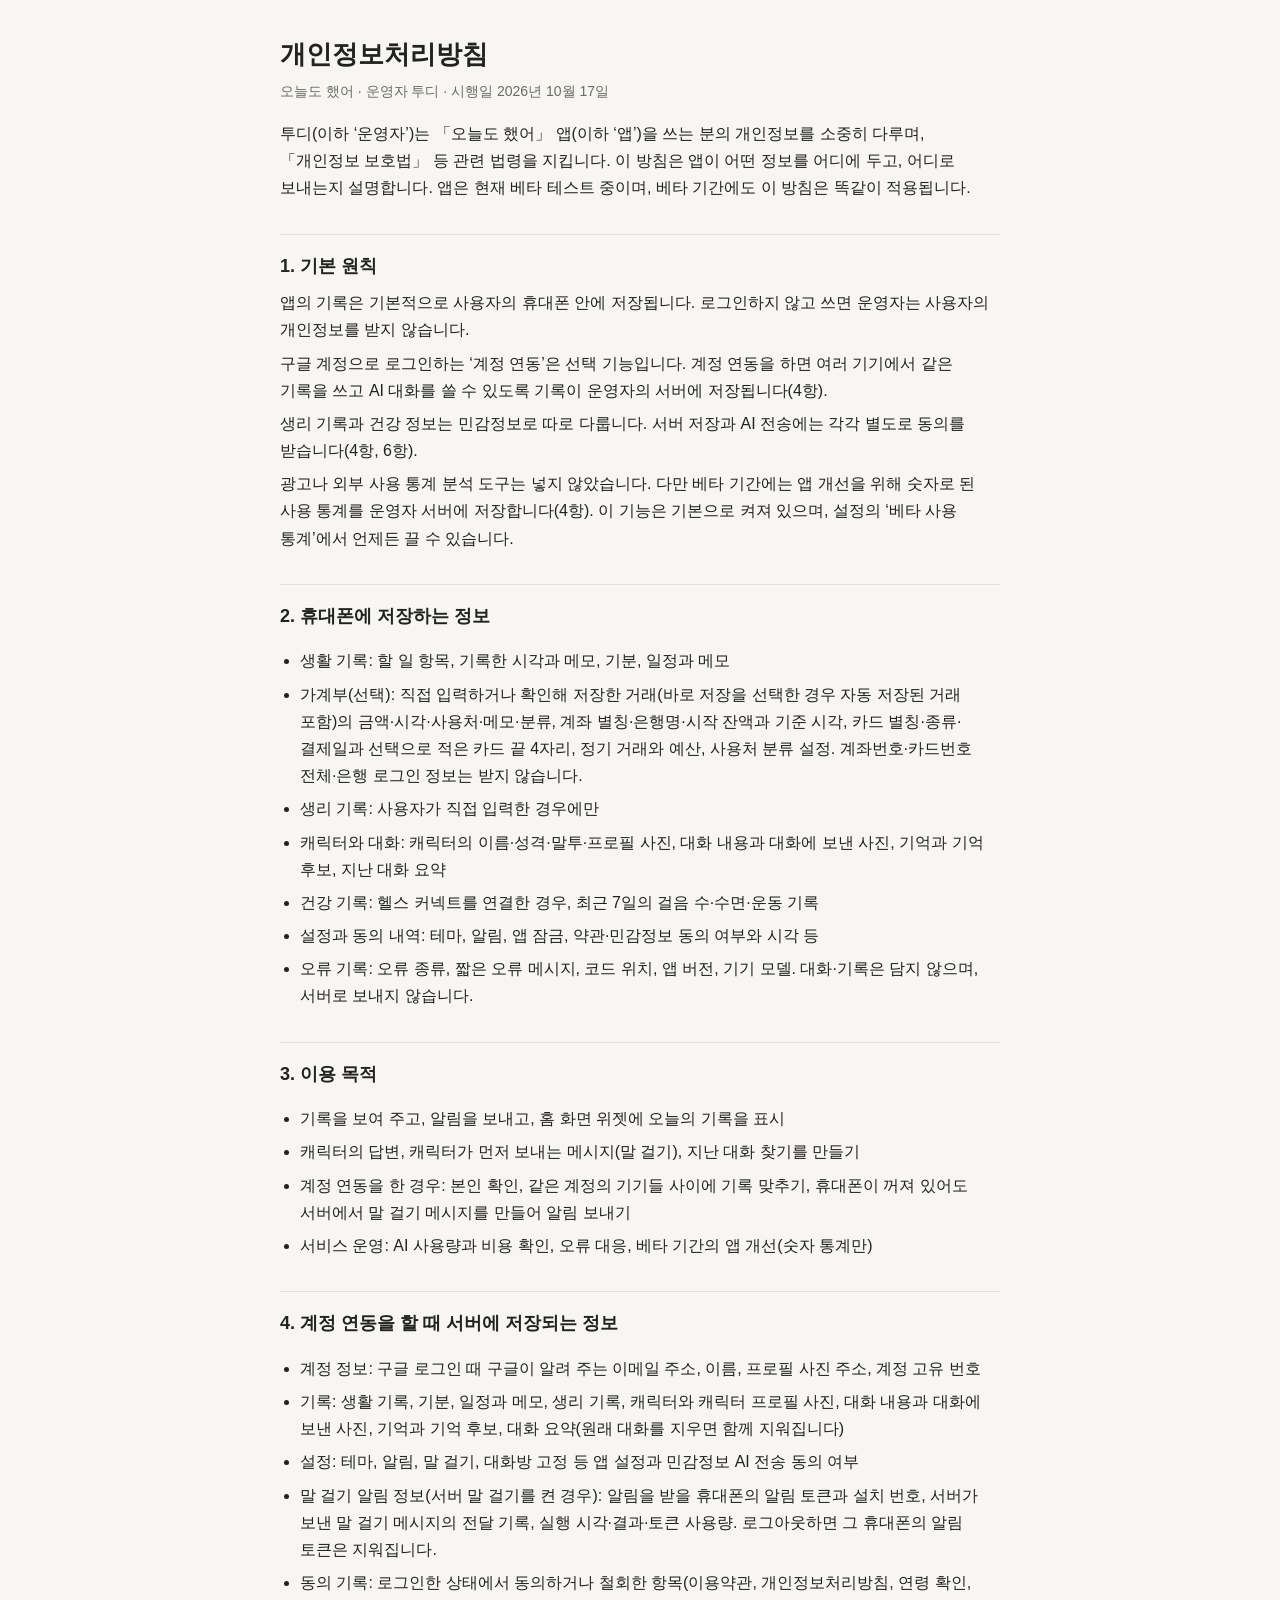
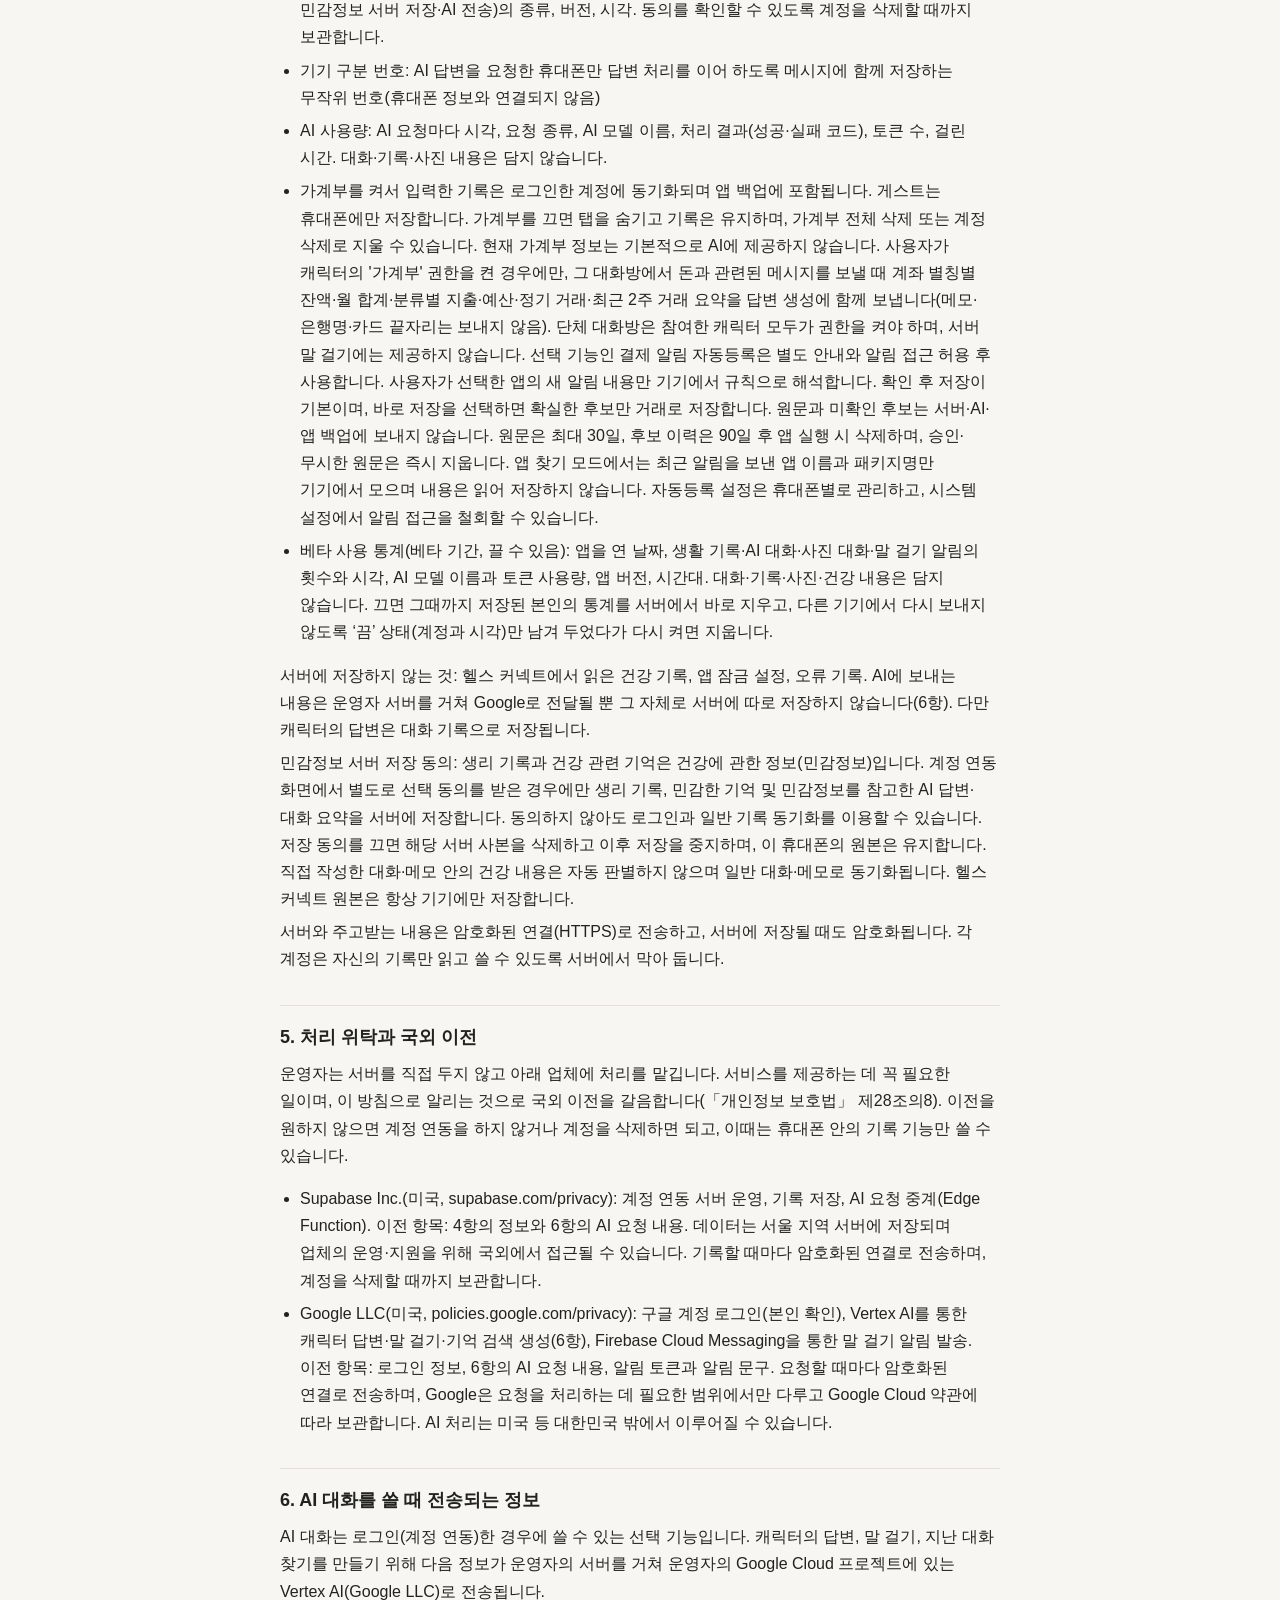
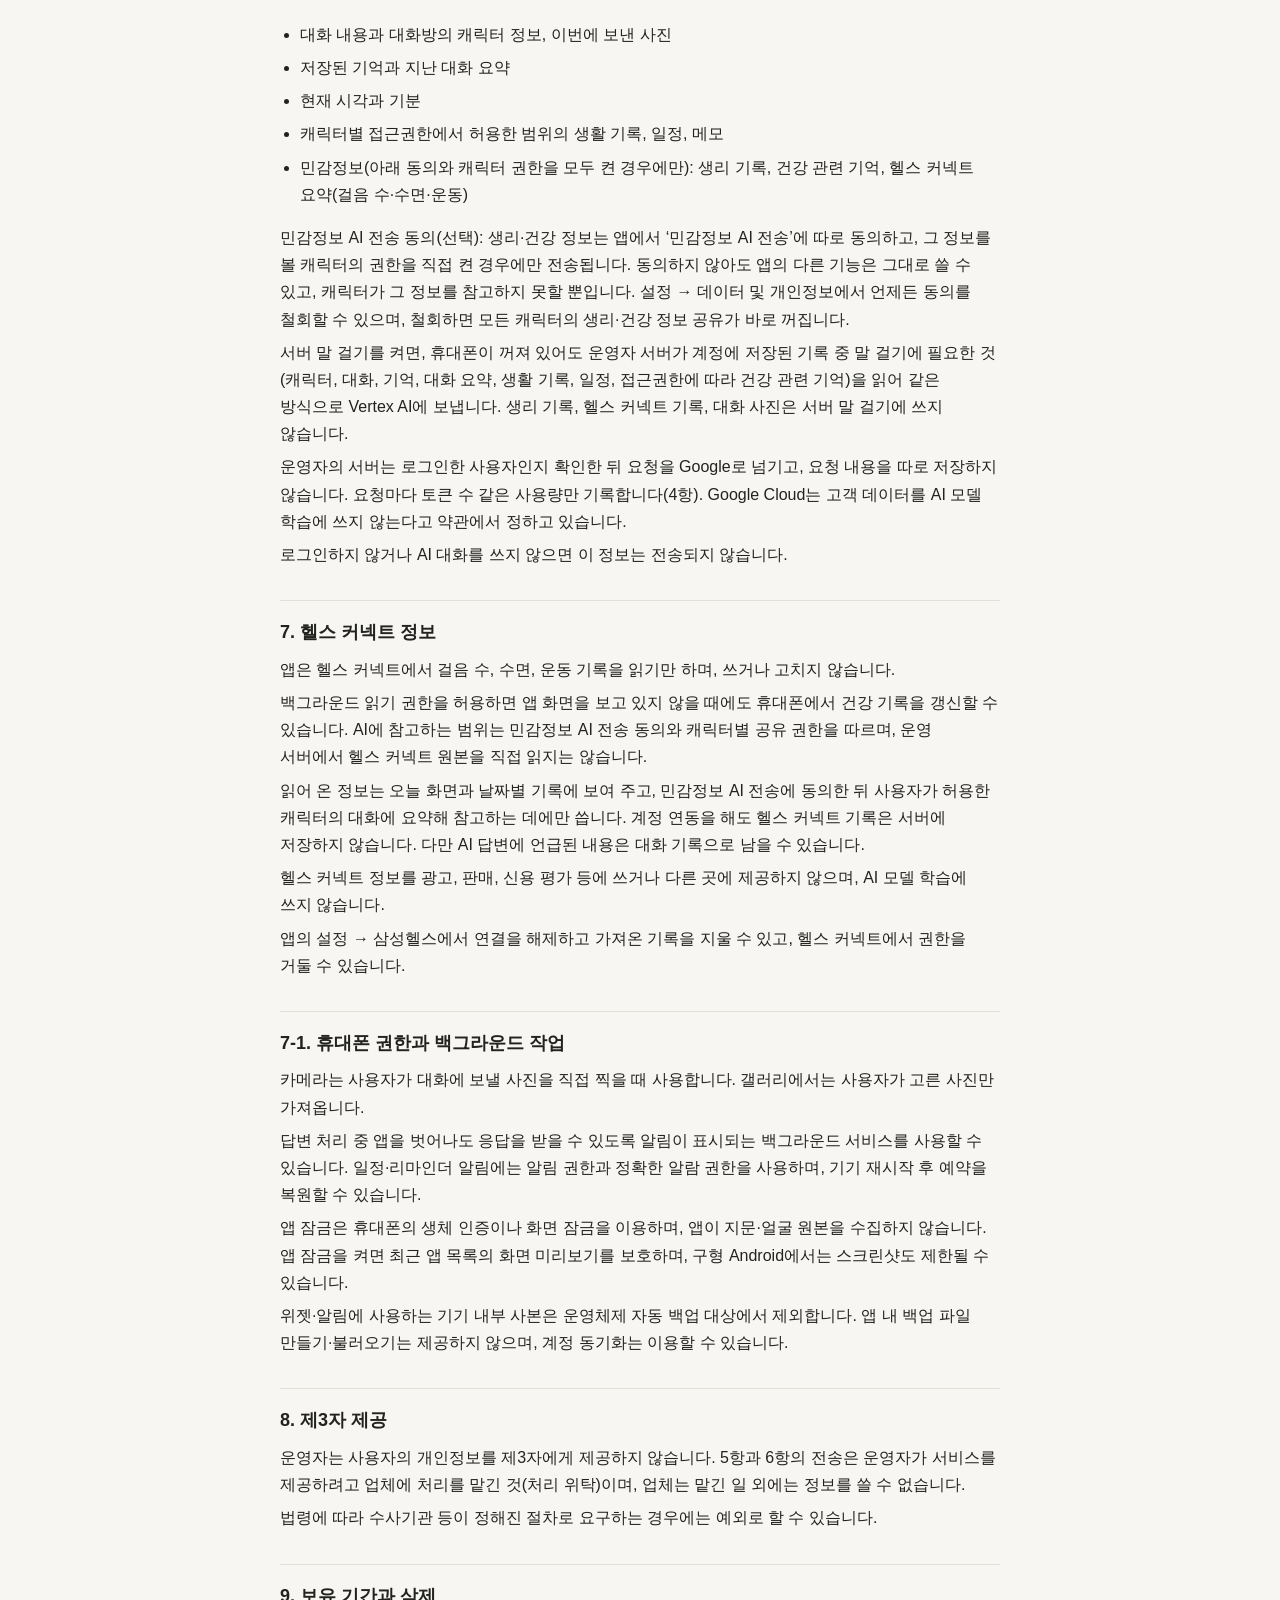
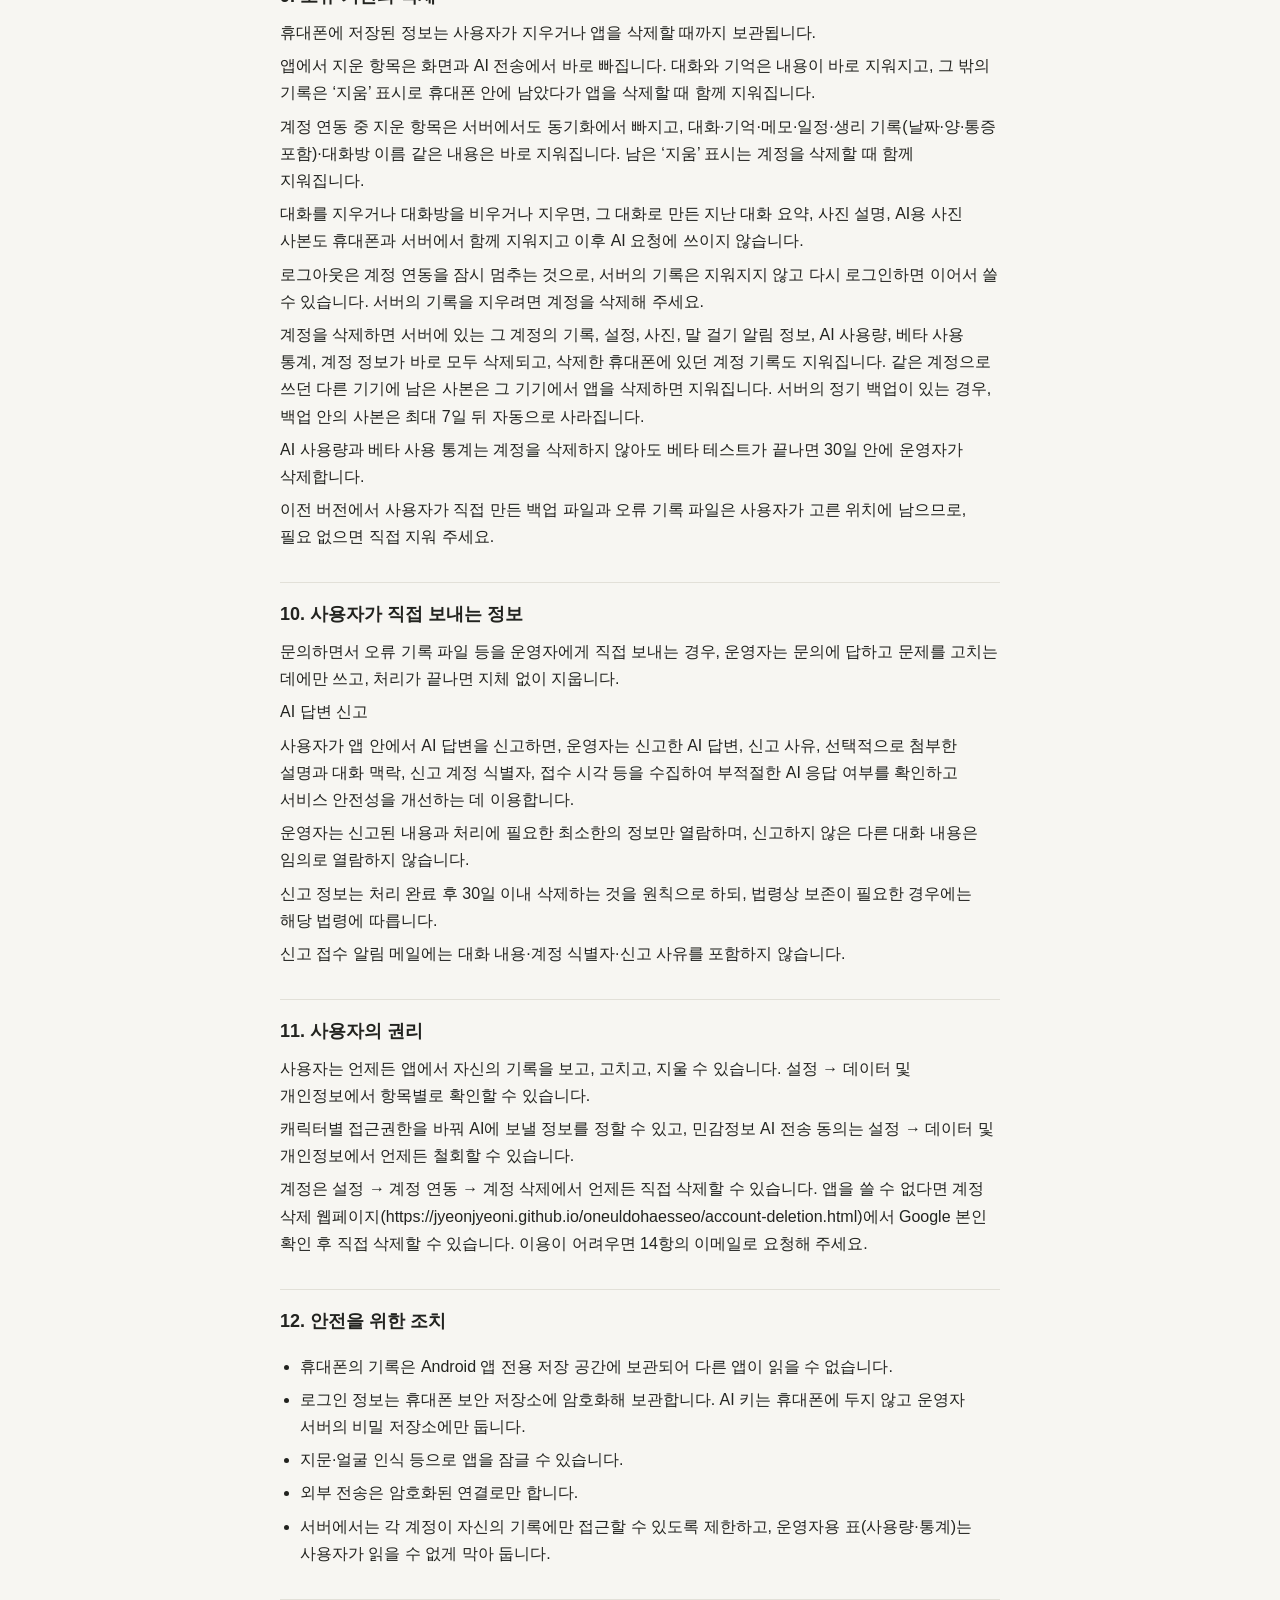
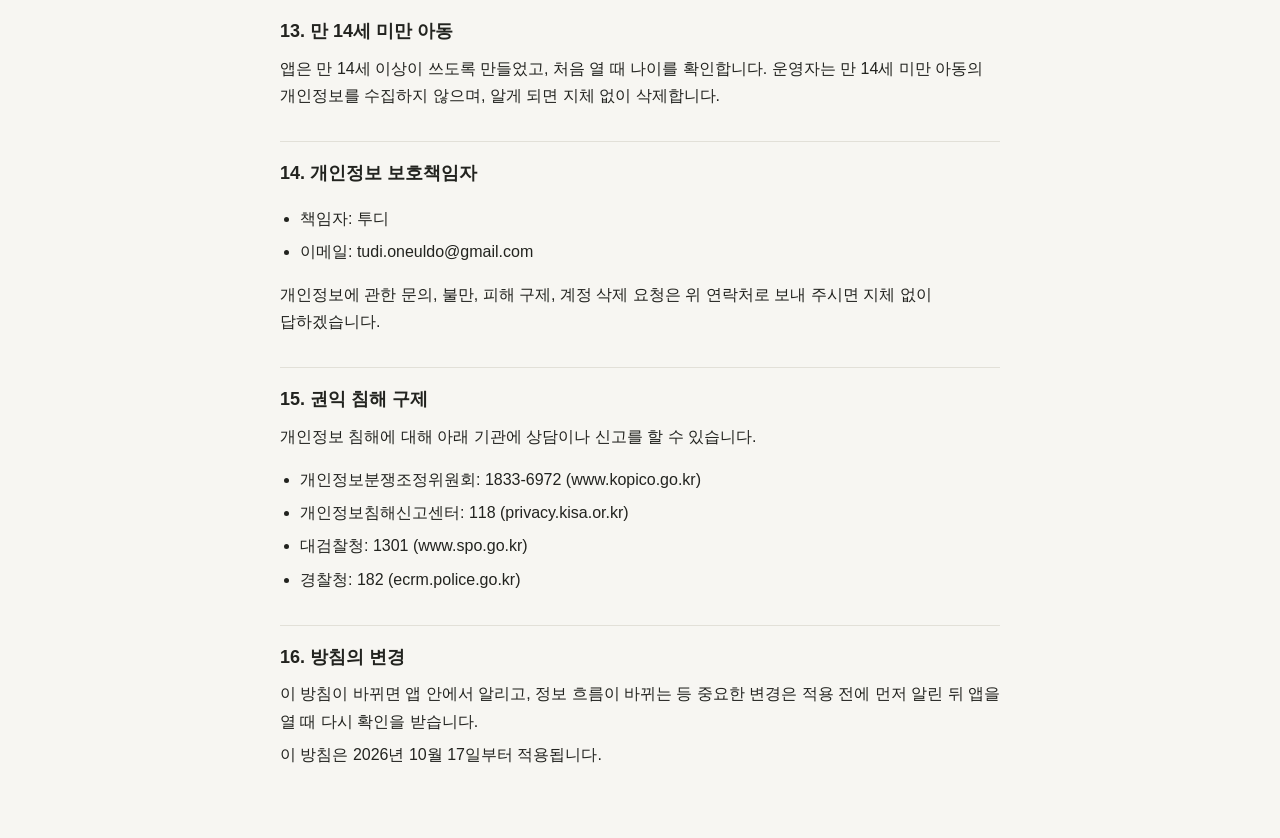
==== commit 921c5869: "Link self-service account deletion in privacy policy" ====
--- a/index.html
+++ b/index.html
@@ -32,7 +32,7 @@
 <section><h2>8. 제3자 제공</h2><p>운영자는 사용자의 개인정보를 제3자에게 제공하지 않습니다. 5항과 6항의 전송은 운영자가 서비스를 제공하려고 업체에 처리를 맡긴 것(처리 위탁)이며, 업체는 맡긴 일 외에는 정보를 쓸 수 없습니다.</p><p>법령에 따라 수사기관 등이 정해진 절차로 요구하는 경우에는 예외로 할 수 있습니다.</p></section>
 <section><h2>9. 보유 기간과 삭제</h2><p>휴대폰에 저장된 정보는 사용자가 지우거나 앱을 삭제할 때까지 보관됩니다.</p><p>앱에서 지운 항목은 화면과 AI 전송에서 바로 빠집니다. 대화와 기억은 내용이 바로 지워지고, 그 밖의 기록은 ‘지움’ 표시로 휴대폰 안에 남았다가 앱을 삭제할 때 함께 지워집니다.</p><p>계정 연동 중 지운 항목은 서버에서도 동기화에서 빠지고, 대화·기억·메모·일정·생리 기록(날짜·양·통증 포함)·대화방 이름 같은 내용은 바로 지워집니다. 남은 ‘지움’ 표시는 계정을 삭제할 때 함께 지워집니다.</p><p>대화를 지우거나 대화방을 비우거나 지우면, 그 대화로 만든 지난 대화 요약, 사진 설명, AI용 사진 사본도 휴대폰과 서버에서 함께 지워지고 이후 AI 요청에 쓰이지 않습니다.</p><p>로그아웃은 계정 연동을 잠시 멈추는 것으로, 서버의 기록은 지워지지 않고 다시 로그인하면 이어서 쓸 수 있습니다. 서버의 기록을 지우려면 계정을 삭제해 주세요.</p><p>계정을 삭제하면 서버에 있는 그 계정의 기록, 설정, 사진, 말 걸기 알림 정보, AI 사용량, 베타 사용 통계, 계정 정보가 바로 모두 삭제되고, 삭제한 휴대폰에 있던 계정 기록도 지워집니다. 같은 계정으로 쓰던 다른 기기에 남은 사본은 그 기기에서 앱을 삭제하면 지워집니다. 서버의 정기 백업이 있는 경우, 백업 안의 사본은 최대 7일 뒤 자동으로 사라집니다.</p><p>AI 사용량과 베타 사용 통계는 계정을 삭제하지 않아도 베타 테스트가 끝나면 30일 안에 운영자가 삭제합니다.</p><p>이전 버전에서 사용자가 직접 만든 백업 파일과 오류 기록 파일은 사용자가 고른 위치에 남으므로, 필요 없으면 직접 지워 주세요.</p></section>
 <section><h2>10. 사용자가 직접 보내는 정보</h2><p>문의하면서 오류 기록 파일 등을 운영자에게 직접 보내는 경우, 운영자는 문의에 답하고 문제를 고치는 데에만 쓰고, 처리가 끝나면 지체 없이 지웁니다.</p><p>AI 답변 신고</p><p>사용자가 앱 안에서 AI 답변을 신고하면, 운영자는 신고한 AI 답변, 신고 사유, 선택적으로 첨부한 설명과 대화 맥락, 신고 계정 식별자, 접수 시각 등을 수집하여 부적절한 AI 응답 여부를 확인하고 서비스 안전성을 개선하는 데 이용합니다.</p><p>운영자는 신고된 내용과 처리에 필요한 최소한의 정보만 열람하며, 신고하지 않은 다른 대화 내용은 임의로 열람하지 않습니다.</p><p>신고 정보는 처리 완료 후 30일 이내 삭제하는 것을 원칙으로 하되, 법령상 보존이 필요한 경우에는 해당 법령에 따릅니다.</p><p>신고 접수 알림 메일에는 대화 내용·계정 식별자·신고 사유를 포함하지 않습니다.</p></section>
-<section><h2>11. 사용자의 권리</h2><p>사용자는 언제든 앱에서 자신의 기록을 보고, 고치고, 지울 수 있습니다. 설정 → 데이터 및 개인정보에서 항목별로 확인할 수 있습니다.</p><p>캐릭터별 접근권한을 바꿔 AI에 보낼 정보를 정할 수 있고, 민감정보 AI 전송 동의는 설정 → 데이터 및 개인정보에서 언제든 철회할 수 있습니다.</p><p>계정은 설정 → 계정 연동 → 계정 삭제에서 언제든 직접 삭제할 수 있습니다. 앱을 쓸 수 없다면 14항의 이메일로 요청해 주세요. 본인 확인 후 지체 없이 삭제합니다.</p></section>
+<section><h2>11. 사용자의 권리</h2><p>사용자는 언제든 앱에서 자신의 기록을 보고, 고치고, 지울 수 있습니다. 설정 → 데이터 및 개인정보에서 항목별로 확인할 수 있습니다.</p><p>캐릭터별 접근권한을 바꿔 AI에 보낼 정보를 정할 수 있고, 민감정보 AI 전송 동의는 설정 → 데이터 및 개인정보에서 언제든 철회할 수 있습니다.</p><p>계정은 설정 → 계정 연동 → 계정 삭제에서 언제든 직접 삭제할 수 있습니다. 앱을 쓸 수 없다면 계정 삭제 웹페이지(https://jyeonjyeoni.github.io/oneuldohaesseo/account-deletion.html)에서 Google 본인 확인 후 직접 삭제할 수 있습니다. 이용이 어려우면 14항의 이메일로 요청해 주세요.</p></section>
 <section><h2>12. 안전을 위한 조치</h2><ul><li>휴대폰의 기록은 Android 앱 전용 저장 공간에 보관되어 다른 앱이 읽을 수 없습니다.</li><li>로그인 정보는 휴대폰 보안 저장소에 암호화해 보관합니다. AI 키는 휴대폰에 두지 않고 운영자 서버의 비밀 저장소에만 둡니다.</li><li>지문·얼굴 인식 등으로 앱을 잠글 수 있습니다.</li><li>외부 전송은 암호화된 연결로만 합니다.</li><li>서버에서는 각 계정이 자신의 기록에만 접근할 수 있도록 제한하고, 운영자용 표(사용량·통계)는 사용자가 읽을 수 없게 막아 둡니다.</li></ul></section>
 <section><h2>13. 만 14세 미만 아동</h2><p>앱은 만 14세 이상이 쓰도록 만들었고, 처음 열 때 나이를 확인합니다. 운영자는 만 14세 미만 아동의 개인정보를 수집하지 않으며, 알게 되면 지체 없이 삭제합니다.</p></section>
 <section><h2>14. 개인정보 보호책임자</h2><ul><li>책임자: 투디</li><li>이메일: tudi.oneuldo@gmail.com</li></ul><p>개인정보에 관한 문의, 불만, 피해 구제, 계정 삭제 요청은 위 연락처로 보내 주시면 지체 없이 답하겠습니다.</p></section>
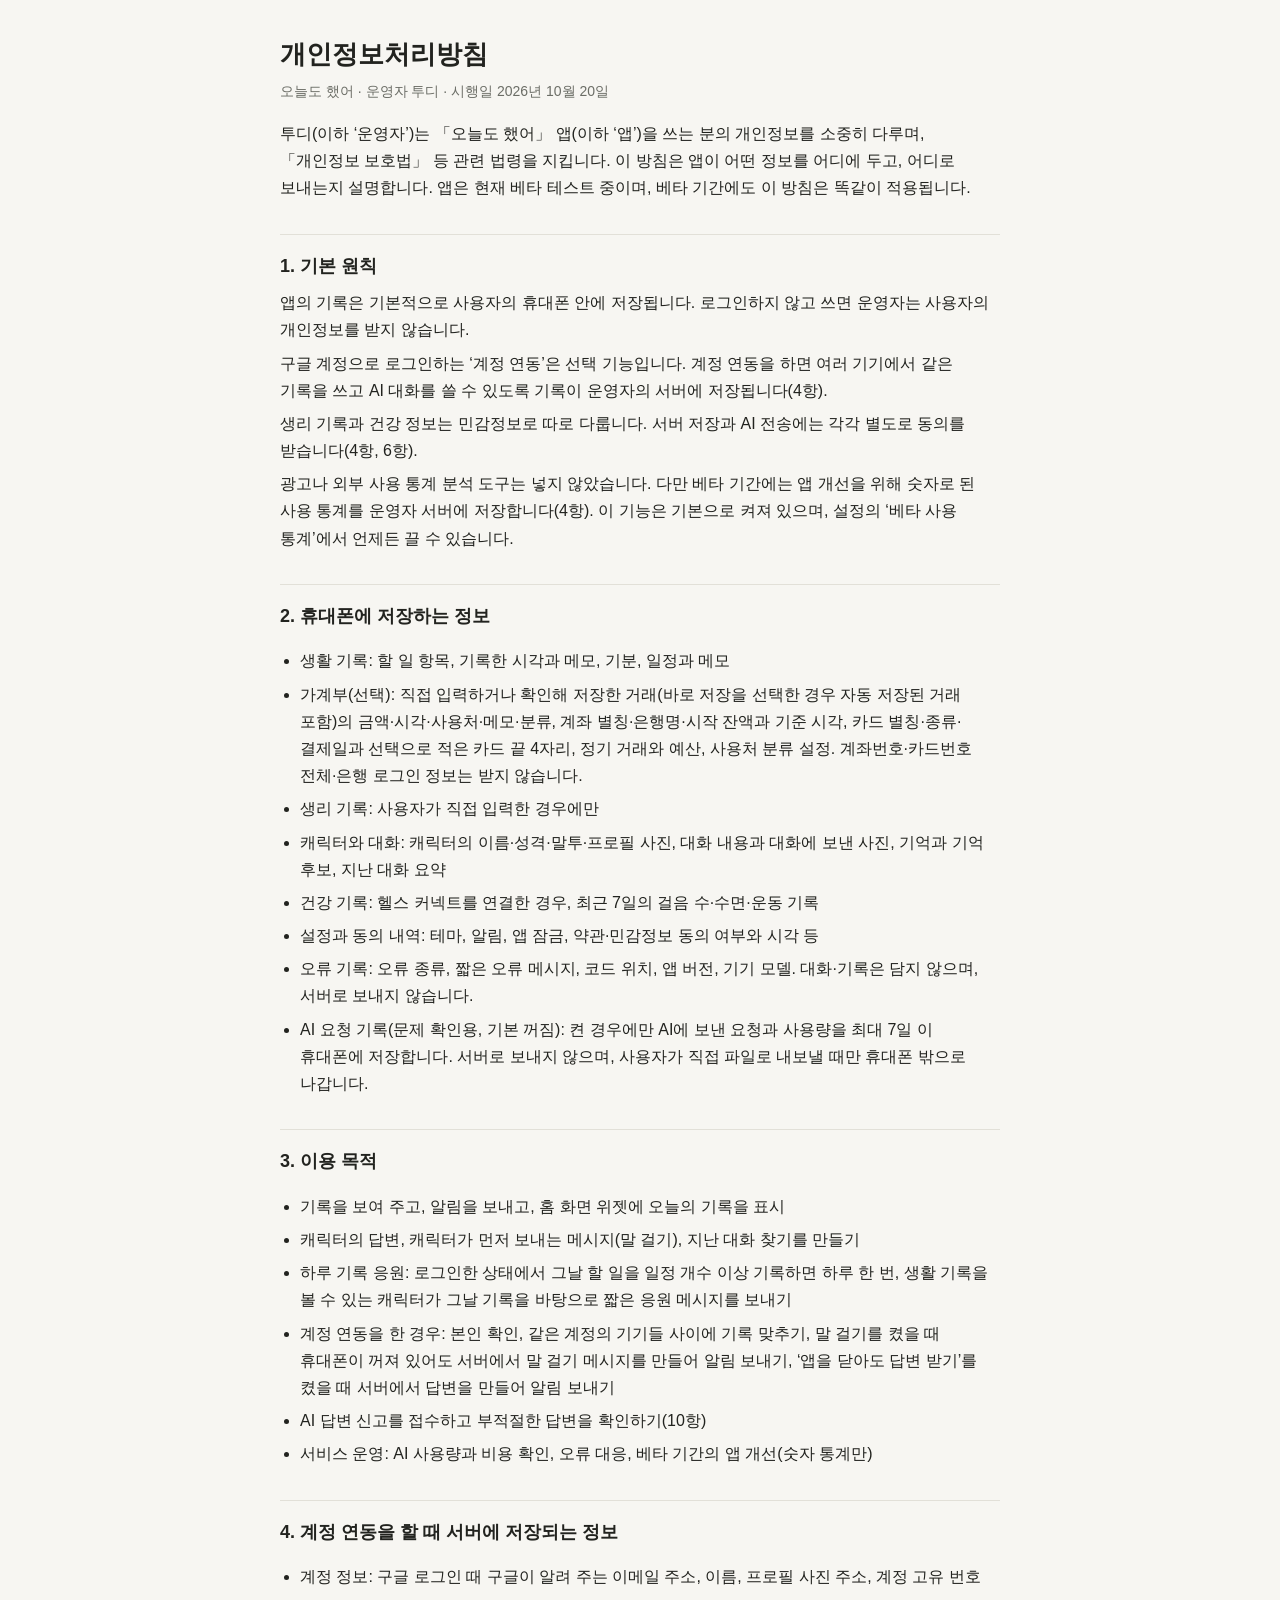
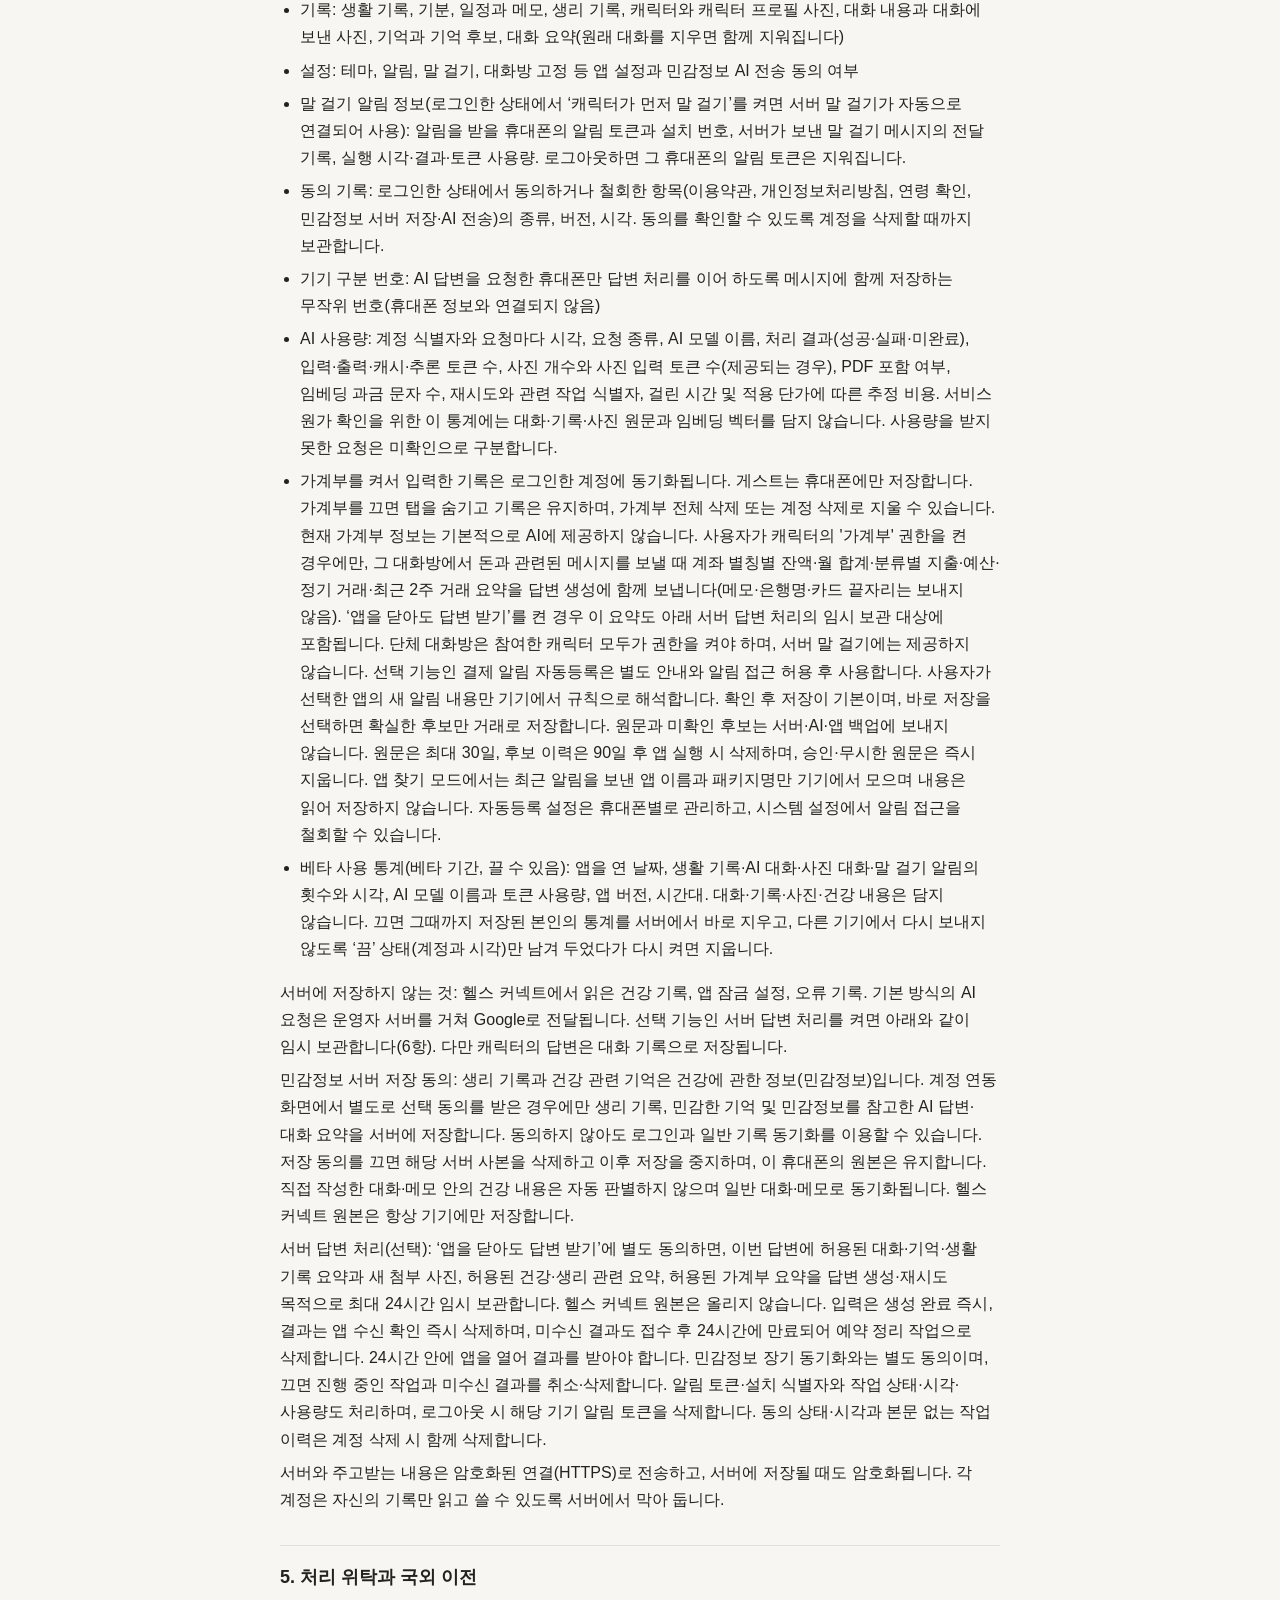
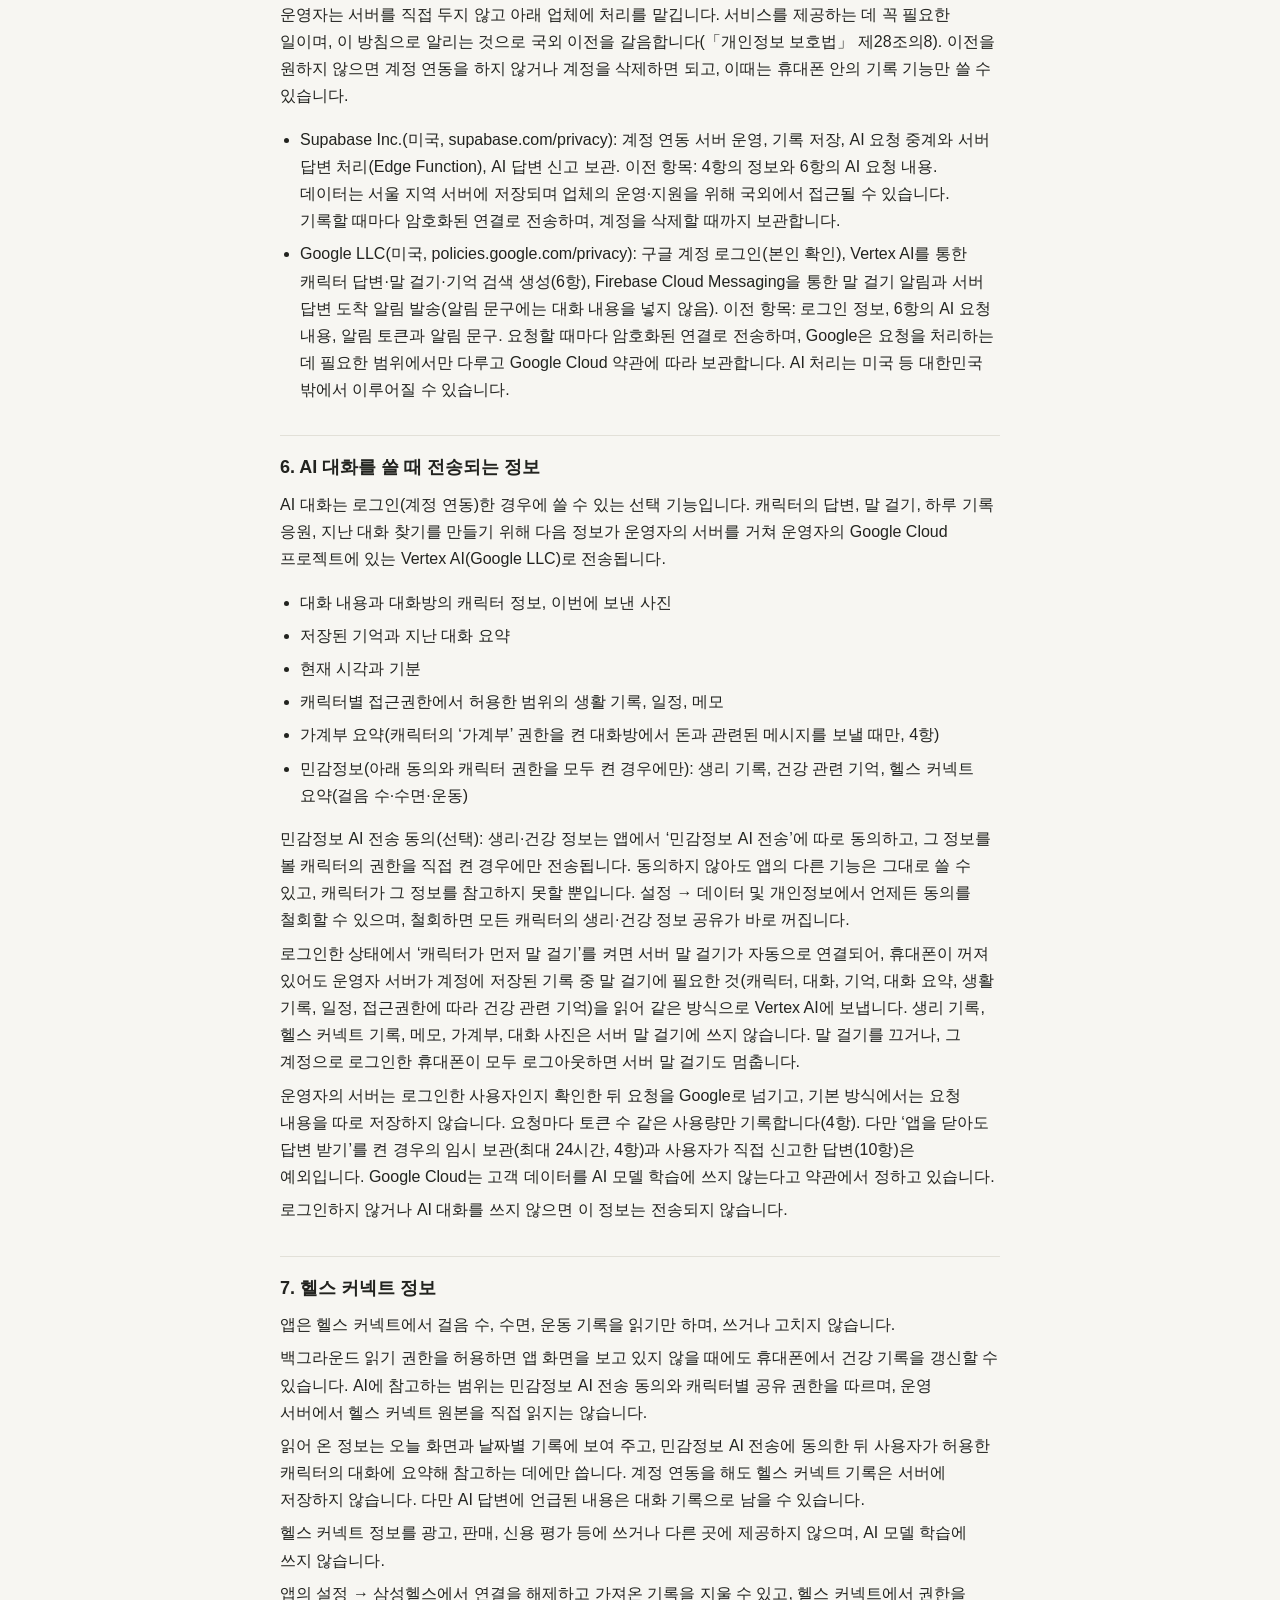
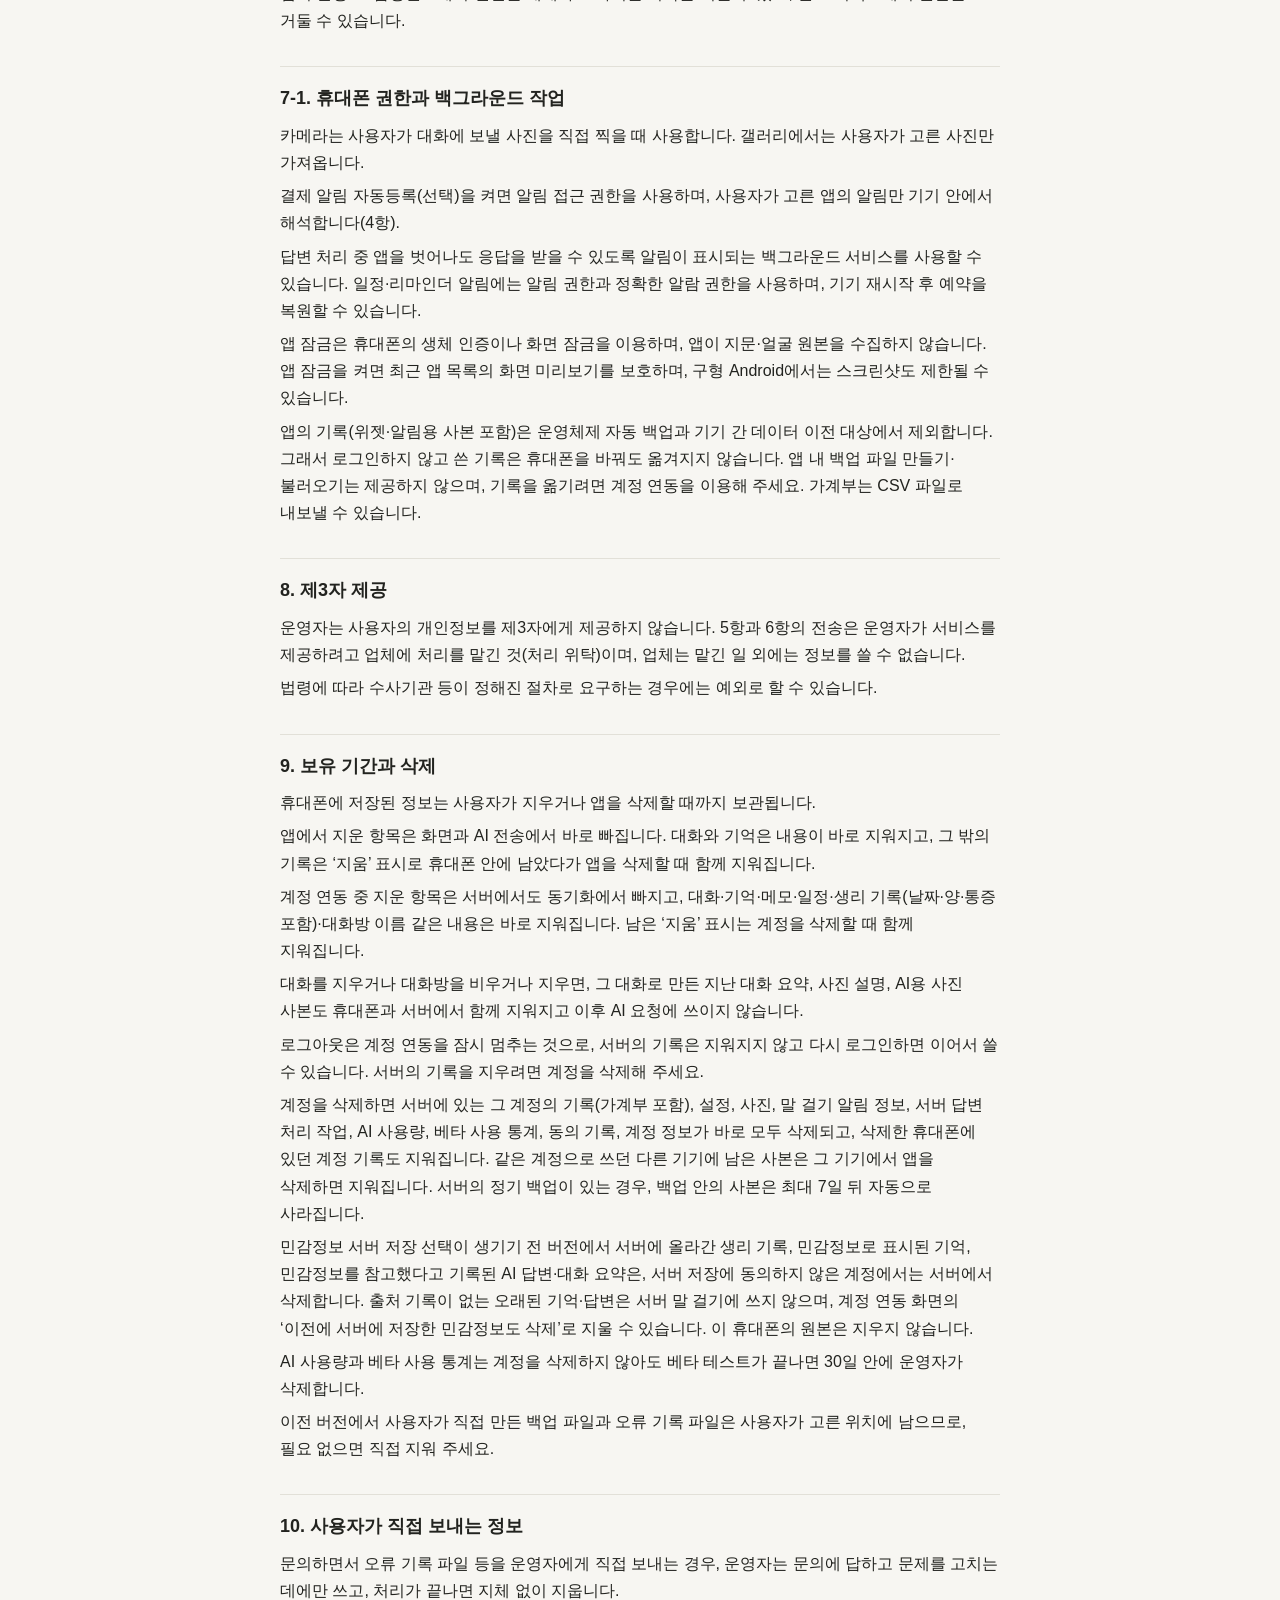
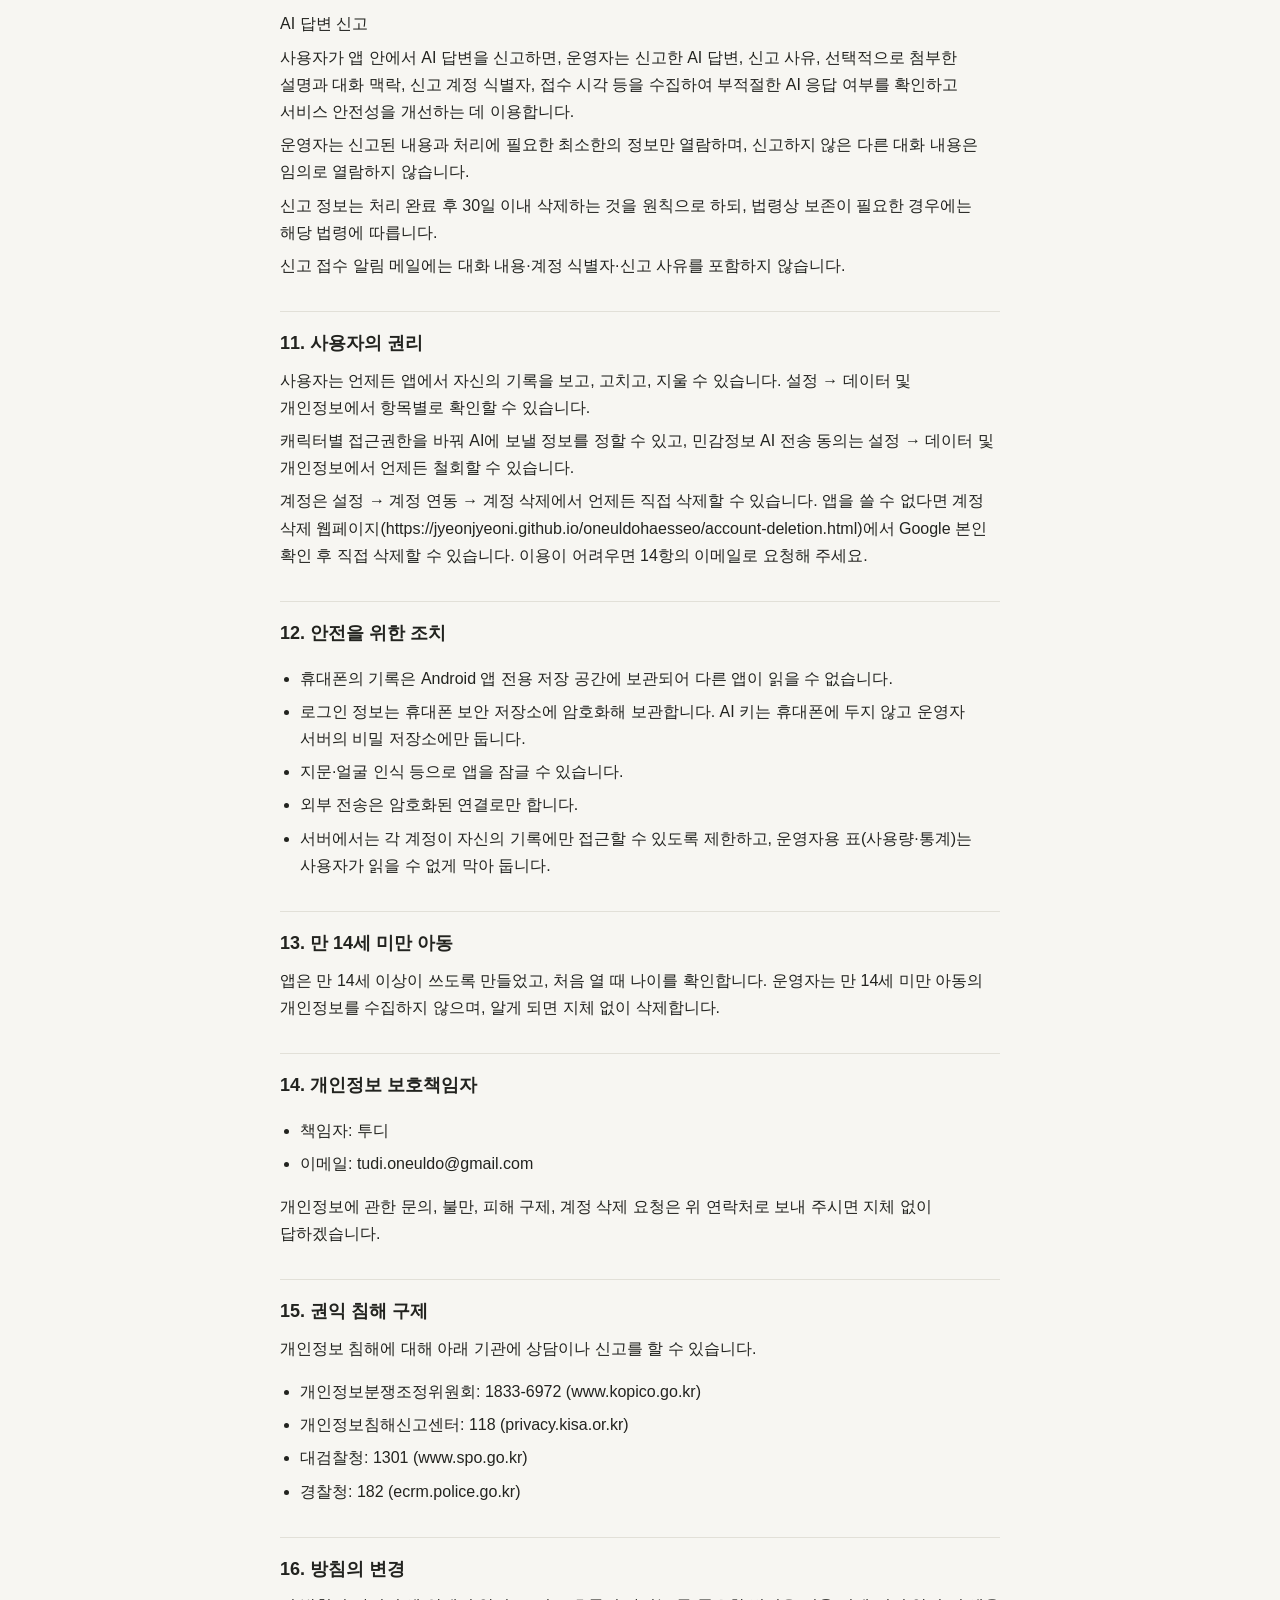
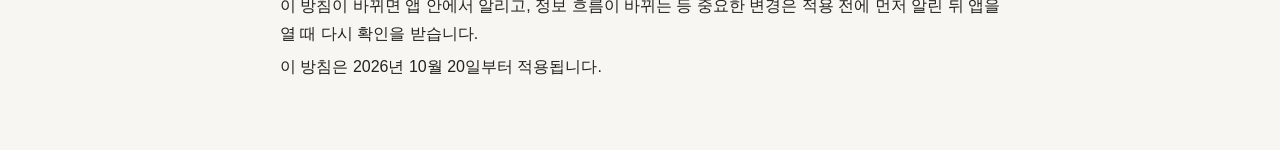
==== commit c0ffdfd0: "약관·개인정보처리방침 0.9.45 반영 (시행 2026-10-20)" ====
--- a/index.html
+++ b/index.html
@@ -19,25 +19,25 @@
 <body>
 <main>
 <h1>개인정보처리방침</h1>
-<p class="meta">오늘도 했어 · 운영자 투디 · 시행일 2026년 10월 17일</p>
+<p class="meta">오늘도 했어 · 운영자 투디 · 시행일 2026년 10월 20일</p>
 <p>투디(이하 ‘운영자’)는 「오늘도 했어」 앱(이하 ‘앱’)을 쓰는 분의 개인정보를 소중히 다루며, 「개인정보 보호법」 등 관련 법령을 지킵니다. 이 방침은 앱이 어떤 정보를 어디에 두고, 어디로 보내는지 설명합니다. 앱은 현재 베타 테스트 중이며, 베타 기간에도 이 방침은 똑같이 적용됩니다.</p>
 <section><h2>1. 기본 원칙</h2><p>앱의 기록은 기본적으로 사용자의 휴대폰 안에 저장됩니다. 로그인하지 않고 쓰면 운영자는 사용자의 개인정보를 받지 않습니다.</p><p>구글 계정으로 로그인하는 ‘계정 연동’은 선택 기능입니다. 계정 연동을 하면 여러 기기에서 같은 기록을 쓰고 AI 대화를 쓸 수 있도록 기록이 운영자의 서버에 저장됩니다(4항).</p><p>생리 기록과 건강 정보는 민감정보로 따로 다룹니다. 서버 저장과 AI 전송에는 각각 별도로 동의를 받습니다(4항, 6항).</p><p>광고나 외부 사용 통계 분석 도구는 넣지 않았습니다. 다만 베타 기간에는 앱 개선을 위해 숫자로 된 사용 통계를 운영자 서버에 저장합니다(4항). 이 기능은 기본으로 켜져 있으며, 설정의 ‘베타 사용 통계’에서 언제든 끌 수 있습니다.</p></section>
-<section><h2>2. 휴대폰에 저장하는 정보</h2><ul><li>생활 기록: 할 일 항목, 기록한 시각과 메모, 기분, 일정과 메모</li><li>가계부(선택): 직접 입력하거나 확인해 저장한 거래(바로 저장을 선택한 경우 자동 저장된 거래 포함)의 금액·시각·사용처·메모·분류, 계좌 별칭·은행명·시작 잔액과 기준 시각, 카드 별칭·종류·결제일과 선택으로 적은 카드 끝 4자리, 정기 거래와 예산, 사용처 분류 설정. 계좌번호·카드번호 전체·은행 로그인 정보는 받지 않습니다.</li><li>생리 기록: 사용자가 직접 입력한 경우에만</li><li>캐릭터와 대화: 캐릭터의 이름·성격·말투·프로필 사진, 대화 내용과 대화에 보낸 사진, 기억과 기억 후보, 지난 대화 요약</li><li>건강 기록: 헬스 커넥트를 연결한 경우, 최근 7일의 걸음 수·수면·운동 기록</li><li>설정과 동의 내역: 테마, 알림, 앱 잠금, 약관·민감정보 동의 여부와 시각 등</li><li>오류 기록: 오류 종류, 짧은 오류 메시지, 코드 위치, 앱 버전, 기기 모델. 대화·기록은 담지 않으며, 서버로 보내지 않습니다.</li></ul></section>
-<section><h2>3. 이용 목적</h2><ul><li>기록을 보여 주고, 알림을 보내고, 홈 화면 위젯에 오늘의 기록을 표시</li><li>캐릭터의 답변, 캐릭터가 먼저 보내는 메시지(말 걸기), 지난 대화 찾기를 만들기</li><li>계정 연동을 한 경우: 본인 확인, 같은 계정의 기기들 사이에 기록 맞추기, 휴대폰이 꺼져 있어도 서버에서 말 걸기 메시지를 만들어 알림 보내기</li><li>서비스 운영: AI 사용량과 비용 확인, 오류 대응, 베타 기간의 앱 개선(숫자 통계만)</li></ul></section>
-<section><h2>4. 계정 연동을 할 때 서버에 저장되는 정보</h2><ul><li>계정 정보: 구글 로그인 때 구글이 알려 주는 이메일 주소, 이름, 프로필 사진 주소, 계정 고유 번호</li><li>기록: 생활 기록, 기분, 일정과 메모, 생리 기록, 캐릭터와 캐릭터 프로필 사진, 대화 내용과 대화에 보낸 사진, 기억과 기억 후보, 대화 요약(원래 대화를 지우면 함께 지워집니다)</li><li>설정: 테마, 알림, 말 걸기, 대화방 고정 등 앱 설정과 민감정보 AI 전송 동의 여부</li><li>말 걸기 알림 정보(서버 말 걸기를 켠 경우): 알림을 받을 휴대폰의 알림 토큰과 설치 번호, 서버가 보낸 말 걸기 메시지의 전달 기록, 실행 시각·결과·토큰 사용량. 로그아웃하면 그 휴대폰의 알림 토큰은 지워집니다.</li><li>동의 기록: 로그인한 상태에서 동의하거나 철회한 항목(이용약관, 개인정보처리방침, 연령 확인, 민감정보 서버 저장·AI 전송)의 종류, 버전, 시각. 동의를 확인할 수 있도록 계정을 삭제할 때까지 보관합니다.</li><li>기기 구분 번호: AI 답변을 요청한 휴대폰만 답변 처리를 이어 하도록 메시지에 함께 저장하는 무작위 번호(휴대폰 정보와 연결되지 않음)</li><li>AI 사용량: AI 요청마다 시각, 요청 종류, AI 모델 이름, 처리 결과(성공·실패 코드), 토큰 수, 걸린 시간. 대화·기록·사진 내용은 담지 않습니다.</li><li>가계부를 켜서 입력한 기록은 로그인한 계정에 동기화되며 앱 백업에 포함됩니다. 게스트는 휴대폰에만 저장합니다. 가계부를 끄면 탭을 숨기고 기록은 유지하며, 가계부 전체 삭제 또는 계정 삭제로 지울 수 있습니다. 현재 가계부 정보는 기본적으로 AI에 제공하지 않습니다. 사용자가 캐릭터의 '가계부' 권한을 켠 경우에만, 그 대화방에서 돈과 관련된 메시지를 보낼 때 계좌 별칭별 잔액·월 합계·분류별 지출·예산·정기 거래·최근 2주 거래 요약을 답변 생성에 함께 보냅니다(메모·은행명·카드 끝자리는 보내지 않음). 단체 대화방은 참여한 캐릭터 모두가 권한을 켜야 하며, 서버 말 걸기에는 제공하지 않습니다. 선택 기능인 결제 알림 자동등록은 별도 안내와 알림 접근 허용 후 사용합니다. 사용자가 선택한 앱의 새 알림 내용만 기기에서 규칙으로 해석합니다. 확인 후 저장이 기본이며, 바로 저장을 선택하면 확실한 후보만 거래로 저장합니다. 원문과 미확인 후보는 서버·AI·앱 백업에 보내지 않습니다. 원문은 최대 30일, 후보 이력은 90일 후 앱 실행 시 삭제하며, 승인·무시한 원문은 즉시 지웁니다. 앱 찾기 모드에서는 최근 알림을 보낸 앱 이름과 패키지명만 기기에서 모으며 내용은 읽어 저장하지 않습니다. 자동등록 설정은 휴대폰별로 관리하고, 시스템 설정에서 알림 접근을 철회할 수 있습니다.</li><li>베타 사용 통계(베타 기간, 끌 수 있음): 앱을 연 날짜, 생활 기록·AI 대화·사진 대화·말 걸기 알림의 횟수와 시각, AI 모델 이름과 토큰 사용량, 앱 버전, 시간대. 대화·기록·사진·건강 내용은 담지 않습니다. 끄면 그때까지 저장된 본인의 통계를 서버에서 바로 지우고, 다른 기기에서 다시 보내지 않도록 ‘끔’ 상태(계정과 시각)만 남겨 두었다가 다시 켜면 지웁니다.</li></ul><p>서버에 저장하지 않는 것: 헬스 커넥트에서 읽은 건강 기록, 앱 잠금 설정, 오류 기록. AI에 보내는 내용은 운영자 서버를 거쳐 Google로 전달될 뿐 그 자체로 서버에 따로 저장하지 않습니다(6항). 다만 캐릭터의 답변은 대화 기록으로 저장됩니다.</p><p>민감정보 서버 저장 동의: 생리 기록과 건강 관련 기억은 건강에 관한 정보(민감정보)입니다. 계정 연동 화면에서 별도로 선택 동의를 받은 경우에만 생리 기록, 민감한 기억 및 민감정보를 참고한 AI 답변·대화 요약을 서버에 저장합니다. 동의하지 않아도 로그인과 일반 기록 동기화를 이용할 수 있습니다. 저장 동의를 끄면 해당 서버 사본을 삭제하고 이후 저장을 중지하며, 이 휴대폰의 원본은 유지합니다. 직접 작성한 대화·메모 안의 건강 내용은 자동 판별하지 않으며 일반 대화·메모로 동기화됩니다. 헬스 커넥트 원본은 항상 기기에만 저장합니다.</p><p>서버와 주고받는 내용은 암호화된 연결(HTTPS)로 전송하고, 서버에 저장될 때도 암호화됩니다. 각 계정은 자신의 기록만 읽고 쓸 수 있도록 서버에서 막아 둡니다.</p></section>
-<section><h2>5. 처리 위탁과 국외 이전</h2><p>운영자는 서버를 직접 두지 않고 아래 업체에 처리를 맡깁니다. 서비스를 제공하는 데 꼭 필요한 일이며, 이 방침으로 알리는 것으로 국외 이전을 갈음합니다(「개인정보 보호법」 제28조의8). 이전을 원하지 않으면 계정 연동을 하지 않거나 계정을 삭제하면 되고, 이때는 휴대폰 안의 기록 기능만 쓸 수 있습니다.</p><ul><li>Supabase Inc.(미국, supabase.com/privacy): 계정 연동 서버 운영, 기록 저장, AI 요청 중계(Edge Function). 이전 항목: 4항의 정보와 6항의 AI 요청 내용. 데이터는 서울 지역 서버에 저장되며 업체의 운영·지원을 위해 국외에서 접근될 수 있습니다. 기록할 때마다 암호화된 연결로 전송하며, 계정을 삭제할 때까지 보관합니다.</li><li>Google LLC(미국, policies.google.com/privacy): 구글 계정 로그인(본인 확인), Vertex AI를 통한 캐릭터 답변·말 걸기·기억 검색 생성(6항), Firebase Cloud Messaging을 통한 말 걸기 알림 발송. 이전 항목: 로그인 정보, 6항의 AI 요청 내용, 알림 토큰과 알림 문구. 요청할 때마다 암호화된 연결로 전송하며, Google은 요청을 처리하는 데 필요한 범위에서만 다루고 Google Cloud 약관에 따라 보관합니다. AI 처리는 미국 등 대한민국 밖에서 이루어질 수 있습니다.</li></ul></section>
-<section><h2>6. AI 대화를 쓸 때 전송되는 정보</h2><p>AI 대화는 로그인(계정 연동)한 경우에 쓸 수 있는 선택 기능입니다. 캐릭터의 답변, 말 걸기, 지난 대화 찾기를 만들기 위해 다음 정보가 운영자의 서버를 거쳐 운영자의 Google Cloud 프로젝트에 있는 Vertex AI(Google LLC)로 전송됩니다.</p><ul><li>대화 내용과 대화방의 캐릭터 정보, 이번에 보낸 사진</li><li>저장된 기억과 지난 대화 요약</li><li>현재 시각과 기분</li><li>캐릭터별 접근권한에서 허용한 범위의 생활 기록, 일정, 메모</li><li>민감정보(아래 동의와 캐릭터 권한을 모두 켠 경우에만): 생리 기록, 건강 관련 기억, 헬스 커넥트 요약(걸음 수·수면·운동)</li></ul><p>민감정보 AI 전송 동의(선택): 생리·건강 정보는 앱에서 ‘민감정보 AI 전송’에 따로 동의하고, 그 정보를 볼 캐릭터의 권한을 직접 켠 경우에만 전송됩니다. 동의하지 않아도 앱의 다른 기능은 그대로 쓸 수 있고, 캐릭터가 그 정보를 참고하지 못할 뿐입니다. 설정 → 데이터 및 개인정보에서 언제든 동의를 철회할 수 있으며, 철회하면 모든 캐릭터의 생리·건강 정보 공유가 바로 꺼집니다.</p><p>서버 말 걸기를 켜면, 휴대폰이 꺼져 있어도 운영자 서버가 계정에 저장된 기록 중 말 걸기에 필요한 것(캐릭터, 대화, 기억, 대화 요약, 생활 기록, 일정, 접근권한에 따라 건강 관련 기억)을 읽어 같은 방식으로 Vertex AI에 보냅니다. 생리 기록, 헬스 커넥트 기록, 대화 사진은 서버 말 걸기에 쓰지 않습니다.</p><p>운영자의 서버는 로그인한 사용자인지 확인한 뒤 요청을 Google로 넘기고, 요청 내용을 따로 저장하지 않습니다. 요청마다 토큰 수 같은 사용량만 기록합니다(4항). Google Cloud는 고객 데이터를 AI 모델 학습에 쓰지 않는다고 약관에서 정하고 있습니다.</p><p>로그인하지 않거나 AI 대화를 쓰지 않으면 이 정보는 전송되지 않습니다.</p></section>
+<section><h2>2. 휴대폰에 저장하는 정보</h2><ul><li>생활 기록: 할 일 항목, 기록한 시각과 메모, 기분, 일정과 메모</li><li>가계부(선택): 직접 입력하거나 확인해 저장한 거래(바로 저장을 선택한 경우 자동 저장된 거래 포함)의 금액·시각·사용처·메모·분류, 계좌 별칭·은행명·시작 잔액과 기준 시각, 카드 별칭·종류·결제일과 선택으로 적은 카드 끝 4자리, 정기 거래와 예산, 사용처 분류 설정. 계좌번호·카드번호 전체·은행 로그인 정보는 받지 않습니다.</li><li>생리 기록: 사용자가 직접 입력한 경우에만</li><li>캐릭터와 대화: 캐릭터의 이름·성격·말투·프로필 사진, 대화 내용과 대화에 보낸 사진, 기억과 기억 후보, 지난 대화 요약</li><li>건강 기록: 헬스 커넥트를 연결한 경우, 최근 7일의 걸음 수·수면·운동 기록</li><li>설정과 동의 내역: 테마, 알림, 앱 잠금, 약관·민감정보 동의 여부와 시각 등</li><li>오류 기록: 오류 종류, 짧은 오류 메시지, 코드 위치, 앱 버전, 기기 모델. 대화·기록은 담지 않으며, 서버로 보내지 않습니다.</li><li>AI 요청 기록(문제 확인용, 기본 꺼짐): 켠 경우에만 AI에 보낸 요청과 사용량을 최대 7일 이 휴대폰에 저장합니다. 서버로 보내지 않으며, 사용자가 직접 파일로 내보낼 때만 휴대폰 밖으로 나갑니다.</li></ul></section>
+<section><h2>3. 이용 목적</h2><ul><li>기록을 보여 주고, 알림을 보내고, 홈 화면 위젯에 오늘의 기록을 표시</li><li>캐릭터의 답변, 캐릭터가 먼저 보내는 메시지(말 걸기), 지난 대화 찾기를 만들기</li><li>하루 기록 응원: 로그인한 상태에서 그날 할 일을 일정 개수 이상 기록하면 하루 한 번, 생활 기록을 볼 수 있는 캐릭터가 그날 기록을 바탕으로 짧은 응원 메시지를 보내기</li><li>계정 연동을 한 경우: 본인 확인, 같은 계정의 기기들 사이에 기록 맞추기, 말 걸기를 켰을 때 휴대폰이 꺼져 있어도 서버에서 말 걸기 메시지를 만들어 알림 보내기, ‘앱을 닫아도 답변 받기’를 켰을 때 서버에서 답변을 만들어 알림 보내기</li><li>AI 답변 신고를 접수하고 부적절한 답변을 확인하기(10항)</li><li>서비스 운영: AI 사용량과 비용 확인, 오류 대응, 베타 기간의 앱 개선(숫자 통계만)</li></ul></section>
+<section><h2>4. 계정 연동을 할 때 서버에 저장되는 정보</h2><ul><li>계정 정보: 구글 로그인 때 구글이 알려 주는 이메일 주소, 이름, 프로필 사진 주소, 계정 고유 번호</li><li>기록: 생활 기록, 기분, 일정과 메모, 생리 기록, 캐릭터와 캐릭터 프로필 사진, 대화 내용과 대화에 보낸 사진, 기억과 기억 후보, 대화 요약(원래 대화를 지우면 함께 지워집니다)</li><li>설정: 테마, 알림, 말 걸기, 대화방 고정 등 앱 설정과 민감정보 AI 전송 동의 여부</li><li>말 걸기 알림 정보(로그인한 상태에서 ‘캐릭터가 먼저 말 걸기’를 켜면 서버 말 걸기가 자동으로 연결되어 사용): 알림을 받을 휴대폰의 알림 토큰과 설치 번호, 서버가 보낸 말 걸기 메시지의 전달 기록, 실행 시각·결과·토큰 사용량. 로그아웃하면 그 휴대폰의 알림 토큰은 지워집니다.</li><li>동의 기록: 로그인한 상태에서 동의하거나 철회한 항목(이용약관, 개인정보처리방침, 연령 확인, 민감정보 서버 저장·AI 전송)의 종류, 버전, 시각. 동의를 확인할 수 있도록 계정을 삭제할 때까지 보관합니다.</li><li>기기 구분 번호: AI 답변을 요청한 휴대폰만 답변 처리를 이어 하도록 메시지에 함께 저장하는 무작위 번호(휴대폰 정보와 연결되지 않음)</li><li>AI 사용량: 계정 식별자와 요청마다 시각, 요청 종류, AI 모델 이름, 처리 결과(성공·실패·미완료), 입력·출력·캐시·추론 토큰 수, 사진 개수와 사진 입력 토큰 수(제공되는 경우), PDF 포함 여부, 임베딩 과금 문자 수, 재시도와 관련 작업 식별자, 걸린 시간 및 적용 단가에 따른 추정 비용. 서비스 원가 확인을 위한 이 통계에는 대화·기록·사진 원문과 임베딩 벡터를 담지 않습니다. 사용량을 받지 못한 요청은 미확인으로 구분합니다.</li><li>가계부를 켜서 입력한 기록은 로그인한 계정에 동기화됩니다. 게스트는 휴대폰에만 저장합니다. 가계부를 끄면 탭을 숨기고 기록은 유지하며, 가계부 전체 삭제 또는 계정 삭제로 지울 수 있습니다. 현재 가계부 정보는 기본적으로 AI에 제공하지 않습니다. 사용자가 캐릭터의 '가계부' 권한을 켠 경우에만, 그 대화방에서 돈과 관련된 메시지를 보낼 때 계좌 별칭별 잔액·월 합계·분류별 지출·예산·정기 거래·최근 2주 거래 요약을 답변 생성에 함께 보냅니다(메모·은행명·카드 끝자리는 보내지 않음). ‘앱을 닫아도 답변 받기’를 켠 경우 이 요약도 아래 서버 답변 처리의 임시 보관 대상에 포함됩니다. 단체 대화방은 참여한 캐릭터 모두가 권한을 켜야 하며, 서버 말 걸기에는 제공하지 않습니다. 선택 기능인 결제 알림 자동등록은 별도 안내와 알림 접근 허용 후 사용합니다. 사용자가 선택한 앱의 새 알림 내용만 기기에서 규칙으로 해석합니다. 확인 후 저장이 기본이며, 바로 저장을 선택하면 확실한 후보만 거래로 저장합니다. 원문과 미확인 후보는 서버·AI·앱 백업에 보내지 않습니다. 원문은 최대 30일, 후보 이력은 90일 후 앱 실행 시 삭제하며, 승인·무시한 원문은 즉시 지웁니다. 앱 찾기 모드에서는 최근 알림을 보낸 앱 이름과 패키지명만 기기에서 모으며 내용은 읽어 저장하지 않습니다. 자동등록 설정은 휴대폰별로 관리하고, 시스템 설정에서 알림 접근을 철회할 수 있습니다.</li><li>베타 사용 통계(베타 기간, 끌 수 있음): 앱을 연 날짜, 생활 기록·AI 대화·사진 대화·말 걸기 알림의 횟수와 시각, AI 모델 이름과 토큰 사용량, 앱 버전, 시간대. 대화·기록·사진·건강 내용은 담지 않습니다. 끄면 그때까지 저장된 본인의 통계를 서버에서 바로 지우고, 다른 기기에서 다시 보내지 않도록 ‘끔’ 상태(계정과 시각)만 남겨 두었다가 다시 켜면 지웁니다.</li></ul><p>서버에 저장하지 않는 것: 헬스 커넥트에서 읽은 건강 기록, 앱 잠금 설정, 오류 기록. 기본 방식의 AI 요청은 운영자 서버를 거쳐 Google로 전달됩니다. 선택 기능인 서버 답변 처리를 켜면 아래와 같이 임시 보관합니다(6항). 다만 캐릭터의 답변은 대화 기록으로 저장됩니다.</p><p>민감정보 서버 저장 동의: 생리 기록과 건강 관련 기억은 건강에 관한 정보(민감정보)입니다. 계정 연동 화면에서 별도로 선택 동의를 받은 경우에만 생리 기록, 민감한 기억 및 민감정보를 참고한 AI 답변·대화 요약을 서버에 저장합니다. 동의하지 않아도 로그인과 일반 기록 동기화를 이용할 수 있습니다. 저장 동의를 끄면 해당 서버 사본을 삭제하고 이후 저장을 중지하며, 이 휴대폰의 원본은 유지합니다. 직접 작성한 대화·메모 안의 건강 내용은 자동 판별하지 않으며 일반 대화·메모로 동기화됩니다. 헬스 커넥트 원본은 항상 기기에만 저장합니다.</p><p>서버 답변 처리(선택): ‘앱을 닫아도 답변 받기’에 별도 동의하면, 이번 답변에 허용된 대화·기억·생활 기록 요약과 새 첨부 사진, 허용된 건강·생리 관련 요약, 허용된 가계부 요약을 답변 생성·재시도 목적으로 최대 24시간 임시 보관합니다. 헬스 커넥트 원본은 올리지 않습니다. 입력은 생성 완료 즉시, 결과는 앱 수신 확인 즉시 삭제하며, 미수신 결과도 접수 후 24시간에 만료되어 예약 정리 작업으로 삭제합니다. 24시간 안에 앱을 열어 결과를 받아야 합니다. 민감정보 장기 동기화와는 별도 동의이며, 끄면 진행 중인 작업과 미수신 결과를 취소·삭제합니다. 알림 토큰·설치 식별자와 작업 상태·시각·사용량도 처리하며, 로그아웃 시 해당 기기 알림 토큰을 삭제합니다. 동의 상태·시각과 본문 없는 작업 이력은 계정 삭제 시 함께 삭제합니다.</p><p>서버와 주고받는 내용은 암호화된 연결(HTTPS)로 전송하고, 서버에 저장될 때도 암호화됩니다. 각 계정은 자신의 기록만 읽고 쓸 수 있도록 서버에서 막아 둡니다.</p></section>
+<section><h2>5. 처리 위탁과 국외 이전</h2><p>운영자는 서버를 직접 두지 않고 아래 업체에 처리를 맡깁니다. 서비스를 제공하는 데 꼭 필요한 일이며, 이 방침으로 알리는 것으로 국외 이전을 갈음합니다(「개인정보 보호법」 제28조의8). 이전을 원하지 않으면 계정 연동을 하지 않거나 계정을 삭제하면 되고, 이때는 휴대폰 안의 기록 기능만 쓸 수 있습니다.</p><ul><li>Supabase Inc.(미국, supabase.com/privacy): 계정 연동 서버 운영, 기록 저장, AI 요청 중계와 서버 답변 처리(Edge Function), AI 답변 신고 보관. 이전 항목: 4항의 정보와 6항의 AI 요청 내용. 데이터는 서울 지역 서버에 저장되며 업체의 운영·지원을 위해 국외에서 접근될 수 있습니다. 기록할 때마다 암호화된 연결로 전송하며, 계정을 삭제할 때까지 보관합니다.</li><li>Google LLC(미국, policies.google.com/privacy): 구글 계정 로그인(본인 확인), Vertex AI를 통한 캐릭터 답변·말 걸기·기억 검색 생성(6항), Firebase Cloud Messaging을 통한 말 걸기 알림과 서버 답변 도착 알림 발송(알림 문구에는 대화 내용을 넣지 않음). 이전 항목: 로그인 정보, 6항의 AI 요청 내용, 알림 토큰과 알림 문구. 요청할 때마다 암호화된 연결로 전송하며, Google은 요청을 처리하는 데 필요한 범위에서만 다루고 Google Cloud 약관에 따라 보관합니다. AI 처리는 미국 등 대한민국 밖에서 이루어질 수 있습니다.</li></ul></section>
+<section><h2>6. AI 대화를 쓸 때 전송되는 정보</h2><p>AI 대화는 로그인(계정 연동)한 경우에 쓸 수 있는 선택 기능입니다. 캐릭터의 답변, 말 걸기, 하루 기록 응원, 지난 대화 찾기를 만들기 위해 다음 정보가 운영자의 서버를 거쳐 운영자의 Google Cloud 프로젝트에 있는 Vertex AI(Google LLC)로 전송됩니다.</p><ul><li>대화 내용과 대화방의 캐릭터 정보, 이번에 보낸 사진</li><li>저장된 기억과 지난 대화 요약</li><li>현재 시각과 기분</li><li>캐릭터별 접근권한에서 허용한 범위의 생활 기록, 일정, 메모</li><li>가계부 요약(캐릭터의 ‘가계부’ 권한을 켠 대화방에서 돈과 관련된 메시지를 보낼 때만, 4항)</li><li>민감정보(아래 동의와 캐릭터 권한을 모두 켠 경우에만): 생리 기록, 건강 관련 기억, 헬스 커넥트 요약(걸음 수·수면·운동)</li></ul><p>민감정보 AI 전송 동의(선택): 생리·건강 정보는 앱에서 ‘민감정보 AI 전송’에 따로 동의하고, 그 정보를 볼 캐릭터의 권한을 직접 켠 경우에만 전송됩니다. 동의하지 않아도 앱의 다른 기능은 그대로 쓸 수 있고, 캐릭터가 그 정보를 참고하지 못할 뿐입니다. 설정 → 데이터 및 개인정보에서 언제든 동의를 철회할 수 있으며, 철회하면 모든 캐릭터의 생리·건강 정보 공유가 바로 꺼집니다.</p><p>로그인한 상태에서 ‘캐릭터가 먼저 말 걸기’를 켜면 서버 말 걸기가 자동으로 연결되어, 휴대폰이 꺼져 있어도 운영자 서버가 계정에 저장된 기록 중 말 걸기에 필요한 것(캐릭터, 대화, 기억, 대화 요약, 생활 기록, 일정, 접근권한에 따라 건강 관련 기억)을 읽어 같은 방식으로 Vertex AI에 보냅니다. 생리 기록, 헬스 커넥트 기록, 메모, 가계부, 대화 사진은 서버 말 걸기에 쓰지 않습니다. 말 걸기를 끄거나, 그 계정으로 로그인한 휴대폰이 모두 로그아웃하면 서버 말 걸기도 멈춥니다.</p><p>운영자의 서버는 로그인한 사용자인지 확인한 뒤 요청을 Google로 넘기고, 기본 방식에서는 요청 내용을 따로 저장하지 않습니다. 요청마다 토큰 수 같은 사용량만 기록합니다(4항). 다만 ‘앱을 닫아도 답변 받기’를 켠 경우의 임시 보관(최대 24시간, 4항)과 사용자가 직접 신고한 답변(10항)은 예외입니다. Google Cloud는 고객 데이터를 AI 모델 학습에 쓰지 않는다고 약관에서 정하고 있습니다.</p><p>로그인하지 않거나 AI 대화를 쓰지 않으면 이 정보는 전송되지 않습니다.</p></section>
 <section><h2>7. 헬스 커넥트 정보</h2><p>앱은 헬스 커넥트에서 걸음 수, 수면, 운동 기록을 읽기만 하며, 쓰거나 고치지 않습니다.</p><p>백그라운드 읽기 권한을 허용하면 앱 화면을 보고 있지 않을 때에도 휴대폰에서 건강 기록을 갱신할 수 있습니다. AI에 참고하는 범위는 민감정보 AI 전송 동의와 캐릭터별 공유 권한을 따르며, 운영 서버에서 헬스 커넥트 원본을 직접 읽지는 않습니다.</p><p>읽어 온 정보는 오늘 화면과 날짜별 기록에 보여 주고, 민감정보 AI 전송에 동의한 뒤 사용자가 허용한 캐릭터의 대화에 요약해 참고하는 데에만 씁니다. 계정 연동을 해도 헬스 커넥트 기록은 서버에 저장하지 않습니다. 다만 AI 답변에 언급된 내용은 대화 기록으로 남을 수 있습니다.</p><p>헬스 커넥트 정보를 광고, 판매, 신용 평가 등에 쓰거나 다른 곳에 제공하지 않으며, AI 모델 학습에 쓰지 않습니다.</p><p>앱의 설정 → 삼성헬스에서 연결을 해제하고 가져온 기록을 지울 수 있고, 헬스 커넥트에서 권한을 거둘 수 있습니다.</p></section>
-<section><h2>7-1. 휴대폰 권한과 백그라운드 작업</h2><p>카메라는 사용자가 대화에 보낼 사진을 직접 찍을 때 사용합니다. 갤러리에서는 사용자가 고른 사진만 가져옵니다.</p><p>답변 처리 중 앱을 벗어나도 응답을 받을 수 있도록 알림이 표시되는 백그라운드 서비스를 사용할 수 있습니다. 일정·리마인더 알림에는 알림 권한과 정확한 알람 권한을 사용하며, 기기 재시작 후 예약을 복원할 수 있습니다.</p><p>앱 잠금은 휴대폰의 생체 인증이나 화면 잠금을 이용하며, 앱이 지문·얼굴 원본을 수집하지 않습니다. 앱 잠금을 켜면 최근 앱 목록의 화면 미리보기를 보호하며, 구형 Android에서는 스크린샷도 제한될 수 있습니다.</p><p>위젯·알림에 사용하는 기기 내부 사본은 운영체제 자동 백업 대상에서 제외합니다. 앱 내 백업 파일 만들기·불러오기는 제공하지 않으며, 계정 동기화는 이용할 수 있습니다.</p></section>
+<section><h2>7-1. 휴대폰 권한과 백그라운드 작업</h2><p>카메라는 사용자가 대화에 보낼 사진을 직접 찍을 때 사용합니다. 갤러리에서는 사용자가 고른 사진만 가져옵니다.</p><p>결제 알림 자동등록(선택)을 켜면 알림 접근 권한을 사용하며, 사용자가 고른 앱의 알림만 기기 안에서 해석합니다(4항).</p><p>답변 처리 중 앱을 벗어나도 응답을 받을 수 있도록 알림이 표시되는 백그라운드 서비스를 사용할 수 있습니다. 일정·리마인더 알림에는 알림 권한과 정확한 알람 권한을 사용하며, 기기 재시작 후 예약을 복원할 수 있습니다.</p><p>앱 잠금은 휴대폰의 생체 인증이나 화면 잠금을 이용하며, 앱이 지문·얼굴 원본을 수집하지 않습니다. 앱 잠금을 켜면 최근 앱 목록의 화면 미리보기를 보호하며, 구형 Android에서는 스크린샷도 제한될 수 있습니다.</p><p>앱의 기록(위젯·알림용 사본 포함)은 운영체제 자동 백업과 기기 간 데이터 이전 대상에서 제외합니다. 그래서 로그인하지 않고 쓴 기록은 휴대폰을 바꿔도 옮겨지지 않습니다. 앱 내 백업 파일 만들기·불러오기는 제공하지 않으며, 기록을 옮기려면 계정 연동을 이용해 주세요. 가계부는 CSV 파일로 내보낼 수 있습니다.</p></section>
 <section><h2>8. 제3자 제공</h2><p>운영자는 사용자의 개인정보를 제3자에게 제공하지 않습니다. 5항과 6항의 전송은 운영자가 서비스를 제공하려고 업체에 처리를 맡긴 것(처리 위탁)이며, 업체는 맡긴 일 외에는 정보를 쓸 수 없습니다.</p><p>법령에 따라 수사기관 등이 정해진 절차로 요구하는 경우에는 예외로 할 수 있습니다.</p></section>
-<section><h2>9. 보유 기간과 삭제</h2><p>휴대폰에 저장된 정보는 사용자가 지우거나 앱을 삭제할 때까지 보관됩니다.</p><p>앱에서 지운 항목은 화면과 AI 전송에서 바로 빠집니다. 대화와 기억은 내용이 바로 지워지고, 그 밖의 기록은 ‘지움’ 표시로 휴대폰 안에 남았다가 앱을 삭제할 때 함께 지워집니다.</p><p>계정 연동 중 지운 항목은 서버에서도 동기화에서 빠지고, 대화·기억·메모·일정·생리 기록(날짜·양·통증 포함)·대화방 이름 같은 내용은 바로 지워집니다. 남은 ‘지움’ 표시는 계정을 삭제할 때 함께 지워집니다.</p><p>대화를 지우거나 대화방을 비우거나 지우면, 그 대화로 만든 지난 대화 요약, 사진 설명, AI용 사진 사본도 휴대폰과 서버에서 함께 지워지고 이후 AI 요청에 쓰이지 않습니다.</p><p>로그아웃은 계정 연동을 잠시 멈추는 것으로, 서버의 기록은 지워지지 않고 다시 로그인하면 이어서 쓸 수 있습니다. 서버의 기록을 지우려면 계정을 삭제해 주세요.</p><p>계정을 삭제하면 서버에 있는 그 계정의 기록, 설정, 사진, 말 걸기 알림 정보, AI 사용량, 베타 사용 통계, 계정 정보가 바로 모두 삭제되고, 삭제한 휴대폰에 있던 계정 기록도 지워집니다. 같은 계정으로 쓰던 다른 기기에 남은 사본은 그 기기에서 앱을 삭제하면 지워집니다. 서버의 정기 백업이 있는 경우, 백업 안의 사본은 최대 7일 뒤 자동으로 사라집니다.</p><p>AI 사용량과 베타 사용 통계는 계정을 삭제하지 않아도 베타 테스트가 끝나면 30일 안에 운영자가 삭제합니다.</p><p>이전 버전에서 사용자가 직접 만든 백업 파일과 오류 기록 파일은 사용자가 고른 위치에 남으므로, 필요 없으면 직접 지워 주세요.</p></section>
+<section><h2>9. 보유 기간과 삭제</h2><p>휴대폰에 저장된 정보는 사용자가 지우거나 앱을 삭제할 때까지 보관됩니다.</p><p>앱에서 지운 항목은 화면과 AI 전송에서 바로 빠집니다. 대화와 기억은 내용이 바로 지워지고, 그 밖의 기록은 ‘지움’ 표시로 휴대폰 안에 남았다가 앱을 삭제할 때 함께 지워집니다.</p><p>계정 연동 중 지운 항목은 서버에서도 동기화에서 빠지고, 대화·기억·메모·일정·생리 기록(날짜·양·통증 포함)·대화방 이름 같은 내용은 바로 지워집니다. 남은 ‘지움’ 표시는 계정을 삭제할 때 함께 지워집니다.</p><p>대화를 지우거나 대화방을 비우거나 지우면, 그 대화로 만든 지난 대화 요약, 사진 설명, AI용 사진 사본도 휴대폰과 서버에서 함께 지워지고 이후 AI 요청에 쓰이지 않습니다.</p><p>로그아웃은 계정 연동을 잠시 멈추는 것으로, 서버의 기록은 지워지지 않고 다시 로그인하면 이어서 쓸 수 있습니다. 서버의 기록을 지우려면 계정을 삭제해 주세요.</p><p>계정을 삭제하면 서버에 있는 그 계정의 기록(가계부 포함), 설정, 사진, 말 걸기 알림 정보, 서버 답변 처리 작업, AI 사용량, 베타 사용 통계, 동의 기록, 계정 정보가 바로 모두 삭제되고, 삭제한 휴대폰에 있던 계정 기록도 지워집니다. 같은 계정으로 쓰던 다른 기기에 남은 사본은 그 기기에서 앱을 삭제하면 지워집니다. 서버의 정기 백업이 있는 경우, 백업 안의 사본은 최대 7일 뒤 자동으로 사라집니다.</p><p>민감정보 서버 저장 선택이 생기기 전 버전에서 서버에 올라간 생리 기록, 민감정보로 표시된 기억, 민감정보를 참고했다고 기록된 AI 답변·대화 요약은, 서버 저장에 동의하지 않은 계정에서는 서버에서 삭제합니다. 출처 기록이 없는 오래된 기억·답변은 서버 말 걸기에 쓰지 않으며, 계정 연동 화면의 ‘이전에 서버에 저장한 민감정보도 삭제’로 지울 수 있습니다. 이 휴대폰의 원본은 지우지 않습니다.</p><p>AI 사용량과 베타 사용 통계는 계정을 삭제하지 않아도 베타 테스트가 끝나면 30일 안에 운영자가 삭제합니다.</p><p>이전 버전에서 사용자가 직접 만든 백업 파일과 오류 기록 파일은 사용자가 고른 위치에 남으므로, 필요 없으면 직접 지워 주세요.</p></section>
 <section><h2>10. 사용자가 직접 보내는 정보</h2><p>문의하면서 오류 기록 파일 등을 운영자에게 직접 보내는 경우, 운영자는 문의에 답하고 문제를 고치는 데에만 쓰고, 처리가 끝나면 지체 없이 지웁니다.</p><p>AI 답변 신고</p><p>사용자가 앱 안에서 AI 답변을 신고하면, 운영자는 신고한 AI 답변, 신고 사유, 선택적으로 첨부한 설명과 대화 맥락, 신고 계정 식별자, 접수 시각 등을 수집하여 부적절한 AI 응답 여부를 확인하고 서비스 안전성을 개선하는 데 이용합니다.</p><p>운영자는 신고된 내용과 처리에 필요한 최소한의 정보만 열람하며, 신고하지 않은 다른 대화 내용은 임의로 열람하지 않습니다.</p><p>신고 정보는 처리 완료 후 30일 이내 삭제하는 것을 원칙으로 하되, 법령상 보존이 필요한 경우에는 해당 법령에 따릅니다.</p><p>신고 접수 알림 메일에는 대화 내용·계정 식별자·신고 사유를 포함하지 않습니다.</p></section>
 <section><h2>11. 사용자의 권리</h2><p>사용자는 언제든 앱에서 자신의 기록을 보고, 고치고, 지울 수 있습니다. 설정 → 데이터 및 개인정보에서 항목별로 확인할 수 있습니다.</p><p>캐릭터별 접근권한을 바꿔 AI에 보낼 정보를 정할 수 있고, 민감정보 AI 전송 동의는 설정 → 데이터 및 개인정보에서 언제든 철회할 수 있습니다.</p><p>계정은 설정 → 계정 연동 → 계정 삭제에서 언제든 직접 삭제할 수 있습니다. 앱을 쓸 수 없다면 계정 삭제 웹페이지(https://jyeonjyeoni.github.io/oneuldohaesseo/account-deletion.html)에서 Google 본인 확인 후 직접 삭제할 수 있습니다. 이용이 어려우면 14항의 이메일로 요청해 주세요.</p></section>
 <section><h2>12. 안전을 위한 조치</h2><ul><li>휴대폰의 기록은 Android 앱 전용 저장 공간에 보관되어 다른 앱이 읽을 수 없습니다.</li><li>로그인 정보는 휴대폰 보안 저장소에 암호화해 보관합니다. AI 키는 휴대폰에 두지 않고 운영자 서버의 비밀 저장소에만 둡니다.</li><li>지문·얼굴 인식 등으로 앱을 잠글 수 있습니다.</li><li>외부 전송은 암호화된 연결로만 합니다.</li><li>서버에서는 각 계정이 자신의 기록에만 접근할 수 있도록 제한하고, 운영자용 표(사용량·통계)는 사용자가 읽을 수 없게 막아 둡니다.</li></ul></section>
 <section><h2>13. 만 14세 미만 아동</h2><p>앱은 만 14세 이상이 쓰도록 만들었고, 처음 열 때 나이를 확인합니다. 운영자는 만 14세 미만 아동의 개인정보를 수집하지 않으며, 알게 되면 지체 없이 삭제합니다.</p></section>
 <section><h2>14. 개인정보 보호책임자</h2><ul><li>책임자: 투디</li><li>이메일: tudi.oneuldo@gmail.com</li></ul><p>개인정보에 관한 문의, 불만, 피해 구제, 계정 삭제 요청은 위 연락처로 보내 주시면 지체 없이 답하겠습니다.</p></section>
 <section><h2>15. 권익 침해 구제</h2><p>개인정보 침해에 대해 아래 기관에 상담이나 신고를 할 수 있습니다.</p><ul><li>개인정보분쟁조정위원회: 1833-6972 (www.kopico.go.kr)</li><li>개인정보침해신고센터: 118 (privacy.kisa.or.kr)</li><li>대검찰청: 1301 (www.spo.go.kr)</li><li>경찰청: 182 (ecrm.police.go.kr)</li></ul></section>
-<section><h2>16. 방침의 변경</h2><p>이 방침이 바뀌면 앱 안에서 알리고, 정보 흐름이 바뀌는 등 중요한 변경은 적용 전에 먼저 알린 뒤 앱을 열 때 다시 확인을 받습니다.</p><p>이 방침은 2026년 10월 17일부터 적용됩니다.</p></section>
+<section><h2>16. 방침의 변경</h2><p>이 방침이 바뀌면 앱 안에서 알리고, 정보 흐름이 바뀌는 등 중요한 변경은 적용 전에 먼저 알린 뒤 앱을 열 때 다시 확인을 받습니다.</p><p>이 방침은 2026년 10월 20일부터 적용됩니다.</p></section>
 </main>
 </body>
 </html>
